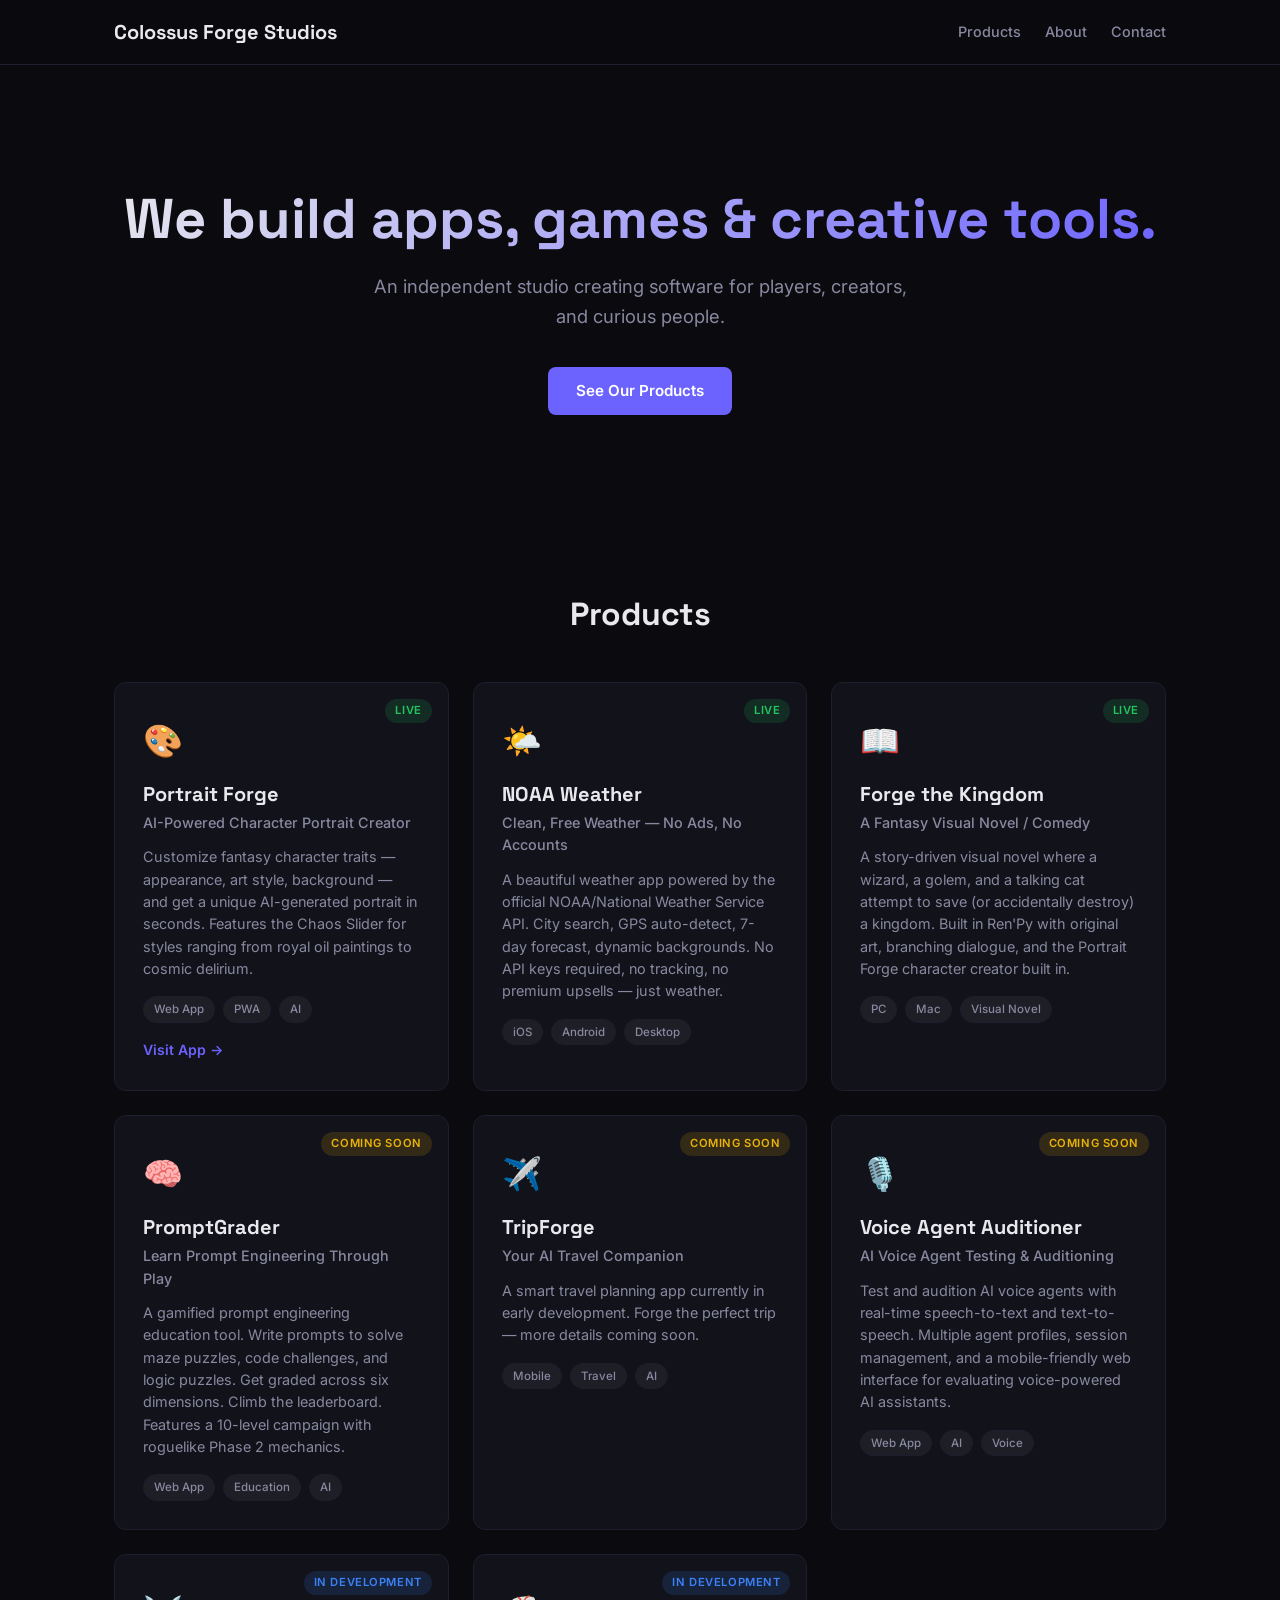
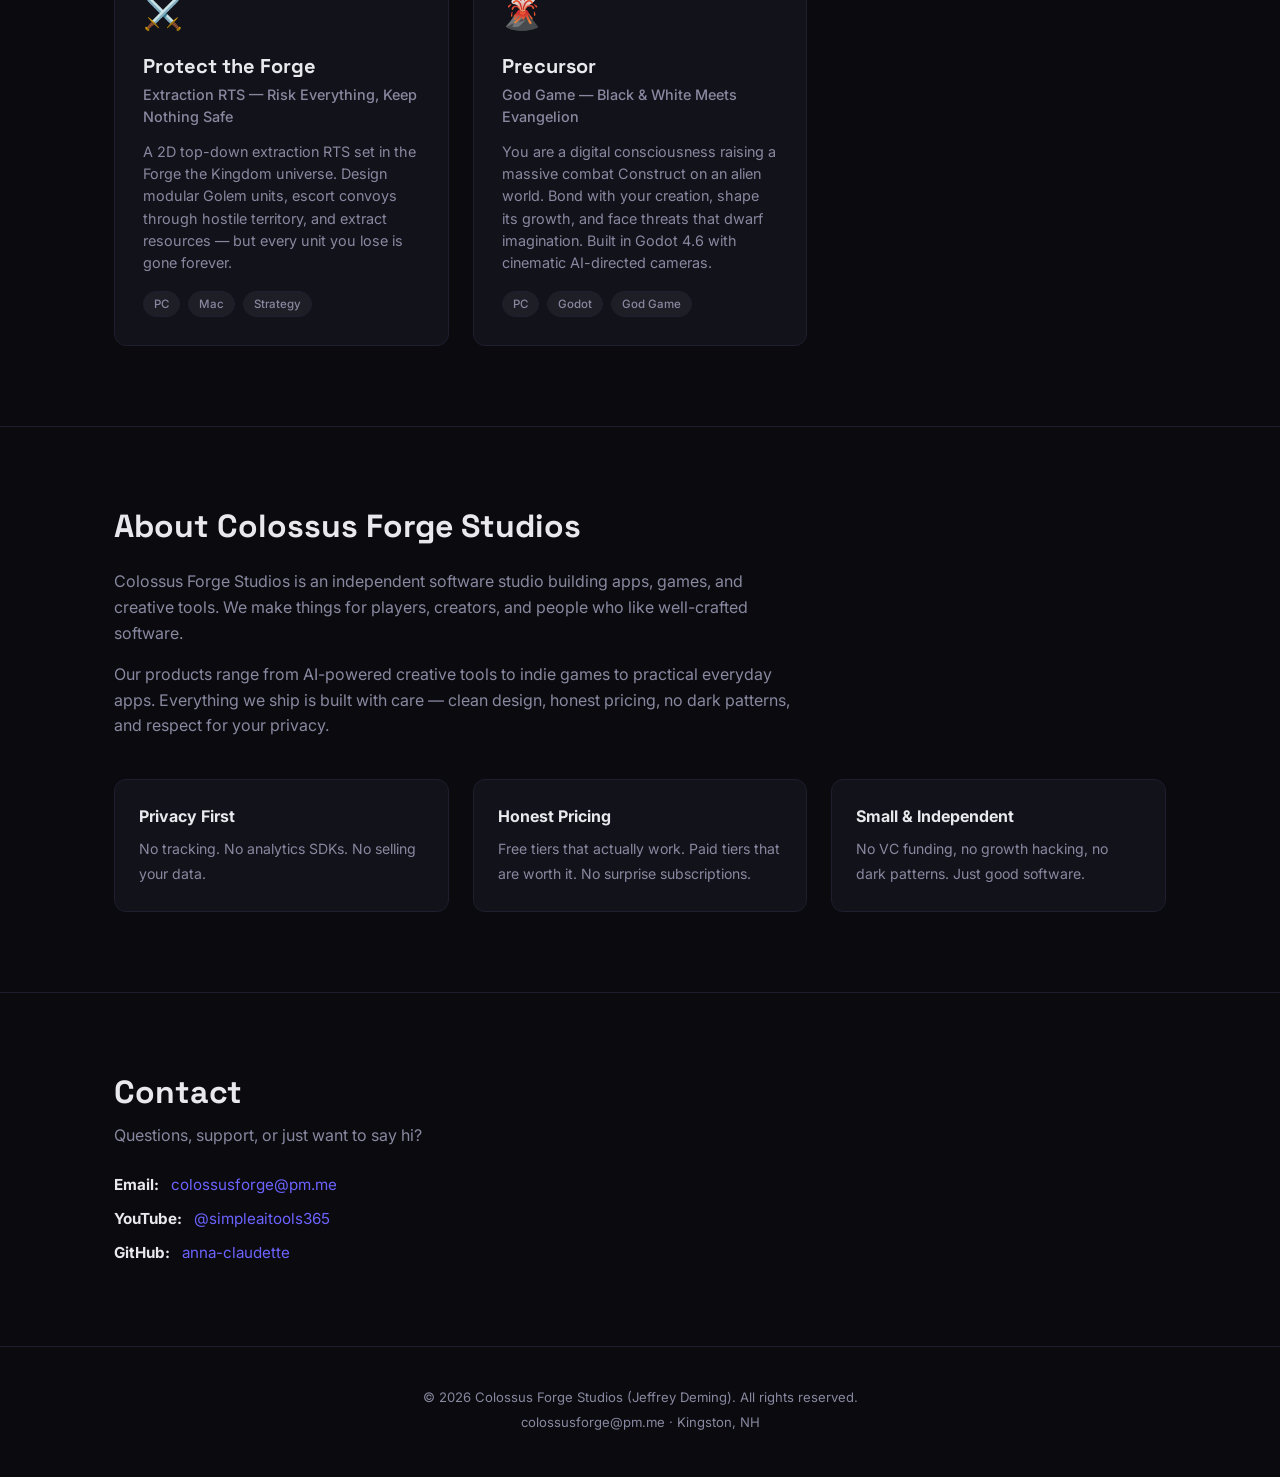
==== index.html @ 6bd58c9d "Rebrand to Colossus Forge Studios" ====
<!DOCTYPE html>
<html lang="en">
<head>
  <meta charset="UTF-8">
  <meta name="viewport" content="width=device-width, initial-scale=1.0">
  <title>Colossus Forge Studios — Apps, Games & Creative Tools</title>
  <meta name="description" content="Colossus Forge Studios builds apps, games, and creative tools. From AI-powered portrait creators to weather apps and indie games.">
  <meta property="og:title" content="Colossus Forge Studios — Apps, Games & Creative Tools">
  <meta property="og:description" content="We build apps, games, and creative tools. From AI portrait creators to indie games.">
  <meta property="og:type" content="website">
  <meta name="twitter:card" content="summary_large_image">
  <link rel="preconnect" href="https://fonts.googleapis.com">
  <link rel="preconnect" href="https://fonts.gstatic.com" crossorigin>
  <link href="https://fonts.googleapis.com/css2?family=Inter:wght@400;500;600;700&family=Space+Grotesk:wght@500;700&display=swap" rel="stylesheet">
  <link rel="stylesheet" href="style.css">
</head>
<body>

  <header class="site-header">
    <div class="container">
      <a href="/" class="logo">Colossus Forge Studios</a>
      <nav>
        <a href="#products">Products</a>
        <a href="#about">About</a>
        <a href="#contact">Contact</a>
      </nav>
    </div>
  </header>

  <section class="hero">
    <div class="container">
      <h1>We build apps, games &amp; creative tools.</h1>
      <p class="hero-sub">An independent studio creating software for players, creators, and curious people.</p>
      <a href="#products" class="btn">See Our Products</a>
    </div>
  </section>

  <section id="products" class="products">
    <div class="container">
      <h2>Products</h2>
      <div class="product-grid">

        <div class="product-card">
          <div class="card-badge live">Live</div>
          <div class="card-icon">🎨</div>
          <h3>Portrait Forge</h3>
          <p class="card-tagline">AI-Powered Character Portrait Creator</p>
          <p>Customize fantasy character traits — appearance, art style, background — and get a unique AI-generated portrait in seconds. Features the Chaos Slider for styles ranging from royal oil paintings to cosmic delirium.</p>
          <div class="card-meta">
            <span class="tag">Web App</span>
            <span class="tag">PWA</span>
            <span class="tag">AI</span>
          </div>
          <a href="https://portraitforge.app" class="card-link" target="_blank" rel="noopener">Visit App &rarr;</a>
        </div>

        <div class="product-card">
          <div class="card-badge live">Live</div>
          <div class="card-icon">🌤️</div>
          <h3>NOAA Weather</h3>
          <p class="card-tagline">Clean, Free Weather — No Ads, No Accounts</p>
          <p>A beautiful weather app powered by the official NOAA/National Weather Service API. City search, GPS auto-detect, 7-day forecast, dynamic backgrounds. No API keys required, no tracking, no premium upsells — just weather.</p>
          <div class="card-meta">
            <span class="tag">iOS</span>
            <span class="tag">Android</span>
            <span class="tag">Desktop</span>
          </div>
        </div>

        <div class="product-card">
          <div class="card-badge live">Live</div>
          <div class="card-icon">📖</div>
          <h3>Forge the Kingdom</h3>
          <p class="card-tagline">A Fantasy Visual Novel / Comedy</p>
          <p>A story-driven visual novel where a wizard, a golem, and a talking cat attempt to save (or accidentally destroy) a kingdom. Built in Ren'Py with original art, branching dialogue, and the Portrait Forge character creator built in.</p>
          <div class="card-meta">
            <span class="tag">PC</span>
            <span class="tag">Mac</span>
            <span class="tag">Visual Novel</span>
          </div>
        </div>

        <div class="product-card">
          <div class="card-badge coming-soon">Coming Soon</div>
          <div class="card-icon">🧠</div>
          <h3>PromptGrader</h3>
          <p class="card-tagline">Learn Prompt Engineering Through Play</p>
          <p>A gamified prompt engineering education tool. Write prompts to solve maze puzzles, code challenges, and logic puzzles. Get graded across six dimensions. Climb the leaderboard. Features a 10-level campaign with roguelike Phase 2 mechanics.</p>
          <div class="card-meta">
            <span class="tag">Web App</span>
            <span class="tag">Education</span>
            <span class="tag">AI</span>
          </div>
        </div>

        <div class="product-card">
          <div class="card-badge coming-soon">Coming Soon</div>
          <div class="card-icon">✈️</div>
          <h3>TripForge</h3>
          <p class="card-tagline">Your AI Travel Companion</p>
          <p>A smart travel planning app currently in early development. Forge the perfect trip — more details coming soon.</p>
          <div class="card-meta">
            <span class="tag">Mobile</span>
            <span class="tag">Travel</span>
            <span class="tag">AI</span>
          </div>
        </div>

        <div class="product-card">
          <div class="card-badge coming-soon">Coming Soon</div>
          <div class="card-icon">🎙️</div>
          <h3>Voice Agent Auditioner</h3>
          <p class="card-tagline">AI Voice Agent Testing & Auditioning</p>
          <p>Test and audition AI voice agents with real-time speech-to-text and text-to-speech. Multiple agent profiles, session management, and a mobile-friendly web interface for evaluating voice-powered AI assistants.</p>
          <div class="card-meta">
            <span class="tag">Web App</span>
            <span class="tag">AI</span>
            <span class="tag">Voice</span>
          </div>
        </div>

        <div class="product-card">
          <div class="card-badge in-dev">In Development</div>
          <div class="card-icon">⚔️</div>
          <h3>Protect the Forge</h3>
          <p class="card-tagline">Extraction RTS — Risk Everything, Keep Nothing Safe</p>
          <p>A 2D top-down extraction RTS set in the Forge the Kingdom universe. Design modular Golem units, escort convoys through hostile territory, and extract resources — but every unit you lose is gone forever.</p>
          <div class="card-meta">
            <span class="tag">PC</span>
            <span class="tag">Mac</span>
            <span class="tag">Strategy</span>
          </div>
        </div>

        <div class="product-card">
          <div class="card-badge in-dev">In Development</div>
          <div class="card-icon">🌋</div>
          <h3>Precursor</h3>
          <p class="card-tagline">God Game — Black & White Meets Evangelion</p>
          <p>You are a digital consciousness raising a massive combat Construct on an alien world. Bond with your creation, shape its growth, and face threats that dwarf imagination. Built in Godot 4.6 with cinematic AI-directed cameras.</p>
          <div class="card-meta">
            <span class="tag">PC</span>
            <span class="tag">Godot</span>
            <span class="tag">God Game</span>
          </div>
        </div>

      </div>
    </div>
  </section>

  <section id="about" class="about">
    <div class="container">
      <h2>About Colossus Forge Studios</h2>
      <p>Colossus Forge Studios is an independent software studio building apps, games, and creative tools. We make things for players, creators, and people who like well-crafted software.</p>
      <p>Our products range from AI-powered creative tools to indie games to practical everyday apps. Everything we ship is built with care — clean design, honest pricing, no dark patterns, and respect for your privacy.</p>
      <div class="values">
        <div class="value">
          <strong>Privacy First</strong>
          <span>No tracking. No analytics SDKs. No selling your data.</span>
        </div>
        <div class="value">
          <strong>Honest Pricing</strong>
          <span>Free tiers that actually work. Paid tiers that are worth it. No surprise subscriptions.</span>
        </div>
        <div class="value">
          <strong>Small & Independent</strong>
          <span>No VC funding, no growth hacking, no dark patterns. Just good software.</span>
        </div>
      </div>
    </div>
  </section>

  <section id="contact" class="contact">
    <div class="container">
      <h2>Contact</h2>
      <p>Questions, support, or just want to say hi?</p>
      <ul class="contact-list">
        <li><strong>Email:</strong> <a href="mailto:colossusforge@pm.me">colossusforge@pm.me</a></li>
        <li><strong>YouTube:</strong> <a href="https://youtube.com/@simpleaitools365" target="_blank" rel="noopener">@simpleaitools365</a></li>
        <li><strong>GitHub:</strong> <a href="https://github.com/anna-claudette" target="_blank" rel="noopener">anna-claudette</a></li>
      </ul>
    </div>
  </section>

  <footer>
    <div class="container">
      <p>&copy; 2026 Colossus Forge Studios (Jeffrey Deming). All rights reserved.</p>
      <p><a href="mailto:colossusforge@pm.me">colossusforge@pm.me</a> &middot; Kingston, NH</p>
    </div>
  </footer>

</body>
</html>
---- style.css ----
/* === Reset & Base === */
*, *::before, *::after { box-sizing: border-box; margin: 0; padding: 0; }

:root {
  --bg: #0a0a0f;
  --bg-card: #12121a;
  --bg-card-hover: #1a1a26;
  --text: #e8e8ed;
  --text-muted: #8888a0;
  --accent: #6c63ff;
  --accent-glow: rgba(108, 99, 255, 0.15);
  --live: #22c55e;
  --coming: #eab308;
  --dev: #3b82f6;
  --border: #1e1e2e;
  --radius: 12px;
}

html { scroll-behavior: smooth; }

body {
  font-family: 'Inter', -apple-system, BlinkMacSystemFont, sans-serif;
  background: var(--bg);
  color: var(--text);
  line-height: 1.6;
  -webkit-font-smoothing: antialiased;
}

.container {
  max-width: 1100px;
  margin: 0 auto;
  padding: 0 24px;
}

a { color: var(--accent); text-decoration: none; }
a:hover { text-decoration: underline; }

h1, h2, h3 { font-family: 'Space Grotesk', sans-serif; line-height: 1.2; }

/* === Header === */
.site-header {
  position: sticky;
  top: 0;
  z-index: 100;
  background: rgba(10, 10, 15, 0.85);
  backdrop-filter: blur(12px);
  border-bottom: 1px solid var(--border);
  padding: 16px 0;
}

.site-header .container {
  display: flex;
  align-items: center;
  justify-content: space-between;
}

.logo {
  font-family: 'Space Grotesk', sans-serif;
  font-size: 1.25rem;
  font-weight: 700;
  color: var(--text);
}
.logo:hover { text-decoration: none; color: var(--accent); }

.site-header nav { display: flex; gap: 24px; }
.site-header nav a {
  color: var(--text-muted);
  font-size: 0.9rem;
  font-weight: 500;
  transition: color 0.2s;
}
.site-header nav a:hover { color: var(--text); text-decoration: none; }

/* === Hero === */
.hero {
  padding: 120px 0 100px;
  text-align: center;
}

.hero h1 {
  font-size: clamp(2rem, 5vw, 3.5rem);
  font-weight: 700;
  margin-bottom: 20px;
  background: linear-gradient(135deg, var(--text), var(--accent));
  -webkit-background-clip: text;
  -webkit-text-fill-color: transparent;
  background-clip: text;
}

.hero-sub {
  font-size: 1.15rem;
  color: var(--text-muted);
  max-width: 560px;
  margin: 0 auto 36px;
}

.btn {
  display: inline-block;
  padding: 12px 28px;
  background: var(--accent);
  color: #fff;
  border-radius: 8px;
  font-weight: 600;
  font-size: 0.95rem;
  transition: transform 0.15s, box-shadow 0.15s;
}
.btn:hover {
  text-decoration: none;
  transform: translateY(-1px);
  box-shadow: 0 4px 20px var(--accent-glow);
}

/* === Products === */
.products {
  padding: 80px 0;
}

.products h2 {
  font-size: 2rem;
  margin-bottom: 48px;
  text-align: center;
}

.product-grid {
  display: grid;
  grid-template-columns: repeat(auto-fill, minmax(320px, 1fr));
  gap: 24px;
}

.product-card {
  position: relative;
  background: var(--bg-card);
  border: 1px solid var(--border);
  border-radius: var(--radius);
  padding: 32px 28px 28px;
  transition: background 0.2s, border-color 0.2s, transform 0.2s;
}

.product-card:hover {
  background: var(--bg-card-hover);
  border-color: #2a2a3e;
  transform: translateY(-2px);
}

.card-badge {
  position: absolute;
  top: 16px;
  right: 16px;
  font-size: 0.7rem;
  font-weight: 600;
  text-transform: uppercase;
  letter-spacing: 0.05em;
  padding: 3px 10px;
  border-radius: 20px;
}

.card-badge.live { background: rgba(34, 197, 94, 0.15); color: var(--live); }
.card-badge.coming-soon { background: rgba(234, 179, 8, 0.15); color: var(--coming); }
.card-badge.in-dev { background: rgba(59, 130, 246, 0.15); color: var(--dev); }

.card-icon {
  font-size: 2rem;
  margin-bottom: 16px;
}

.product-card h3 {
  font-size: 1.25rem;
  margin-bottom: 6px;
}

.card-tagline {
  font-size: 0.85rem;
  color: var(--accent);
  font-weight: 500;
  margin-bottom: 12px;
}

.product-card p {
  color: var(--text-muted);
  font-size: 0.9rem;
  line-height: 1.55;
}

.card-meta {
  display: flex;
  gap: 8px;
  flex-wrap: wrap;
  margin-top: 16px;
}

.tag {
  font-size: 0.72rem;
  font-weight: 500;
  color: var(--text-muted);
  background: rgba(255, 255, 255, 0.05);
  padding: 3px 10px;
  border-radius: 20px;
  border: 1px solid var(--border);
}

.card-link {
  display: inline-block;
  margin-top: 16px;
  font-size: 0.88rem;
  font-weight: 600;
}

/* === About === */
.about {
  padding: 80px 0;
  border-top: 1px solid var(--border);
}

.about h2 {
  font-size: 2rem;
  margin-bottom: 24px;
}

.about > .container > p {
  color: var(--text-muted);
  font-size: 1rem;
  max-width: 680px;
  margin-bottom: 16px;
}

.values {
  display: grid;
  grid-template-columns: repeat(auto-fit, minmax(240px, 1fr));
  gap: 24px;
  margin-top: 40px;
}

.value {
  background: var(--bg-card);
  border: 1px solid var(--border);
  border-radius: var(--radius);
  padding: 24px;
}

.value strong {
  display: block;
  font-size: 1rem;
  margin-bottom: 6px;
}

.value span {
  color: var(--text-muted);
  font-size: 0.88rem;
}

/* === Contact === */
.contact {
  padding: 80px 0;
  border-top: 1px solid var(--border);
}

.contact h2 {
  font-size: 2rem;
  margin-bottom: 12px;
}

.contact > .container > p {
  color: var(--text-muted);
  margin-bottom: 24px;
}

.contact-list {
  list-style: none;
  display: flex;
  flex-direction: column;
  gap: 10px;
}

.contact-list li {
  font-size: 0.95rem;
  color: var(--text-muted);
}

.contact-list li strong {
  color: var(--text);
  margin-right: 8px;
}

/* === Footer === */
footer {
  border-top: 1px solid var(--border);
  padding: 40px 0;
  text-align: center;
}

footer p {
  color: var(--text-muted);
  font-size: 0.82rem;
  margin-bottom: 4px;
}

footer a { color: var(--text-muted); }
footer a:hover { color: var(--accent); }

/* === Responsive === */
@media (max-width: 640px) {
  .hero { padding: 80px 0 60px; }
  .product-grid { grid-template-columns: 1fr; }
  .site-header nav { gap: 16px; }
  .site-header nav a { font-size: 0.82rem; }
}
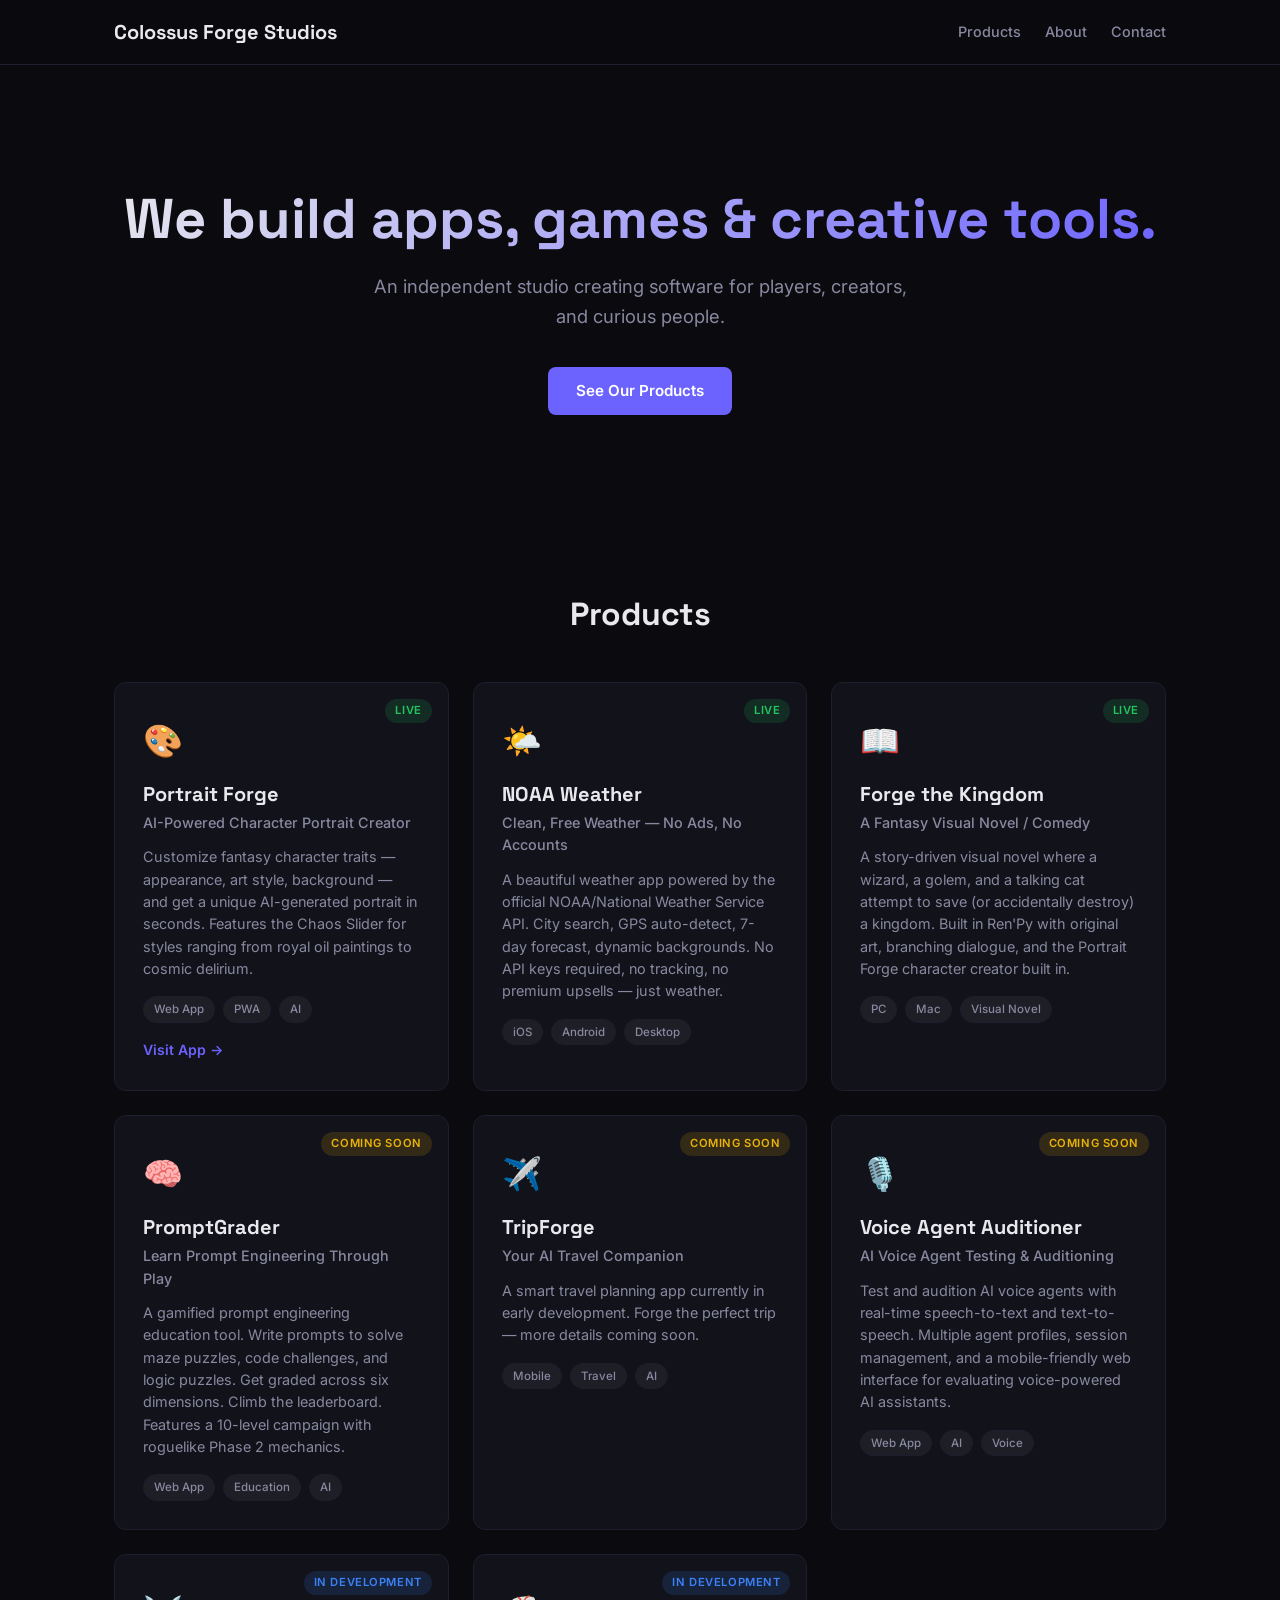
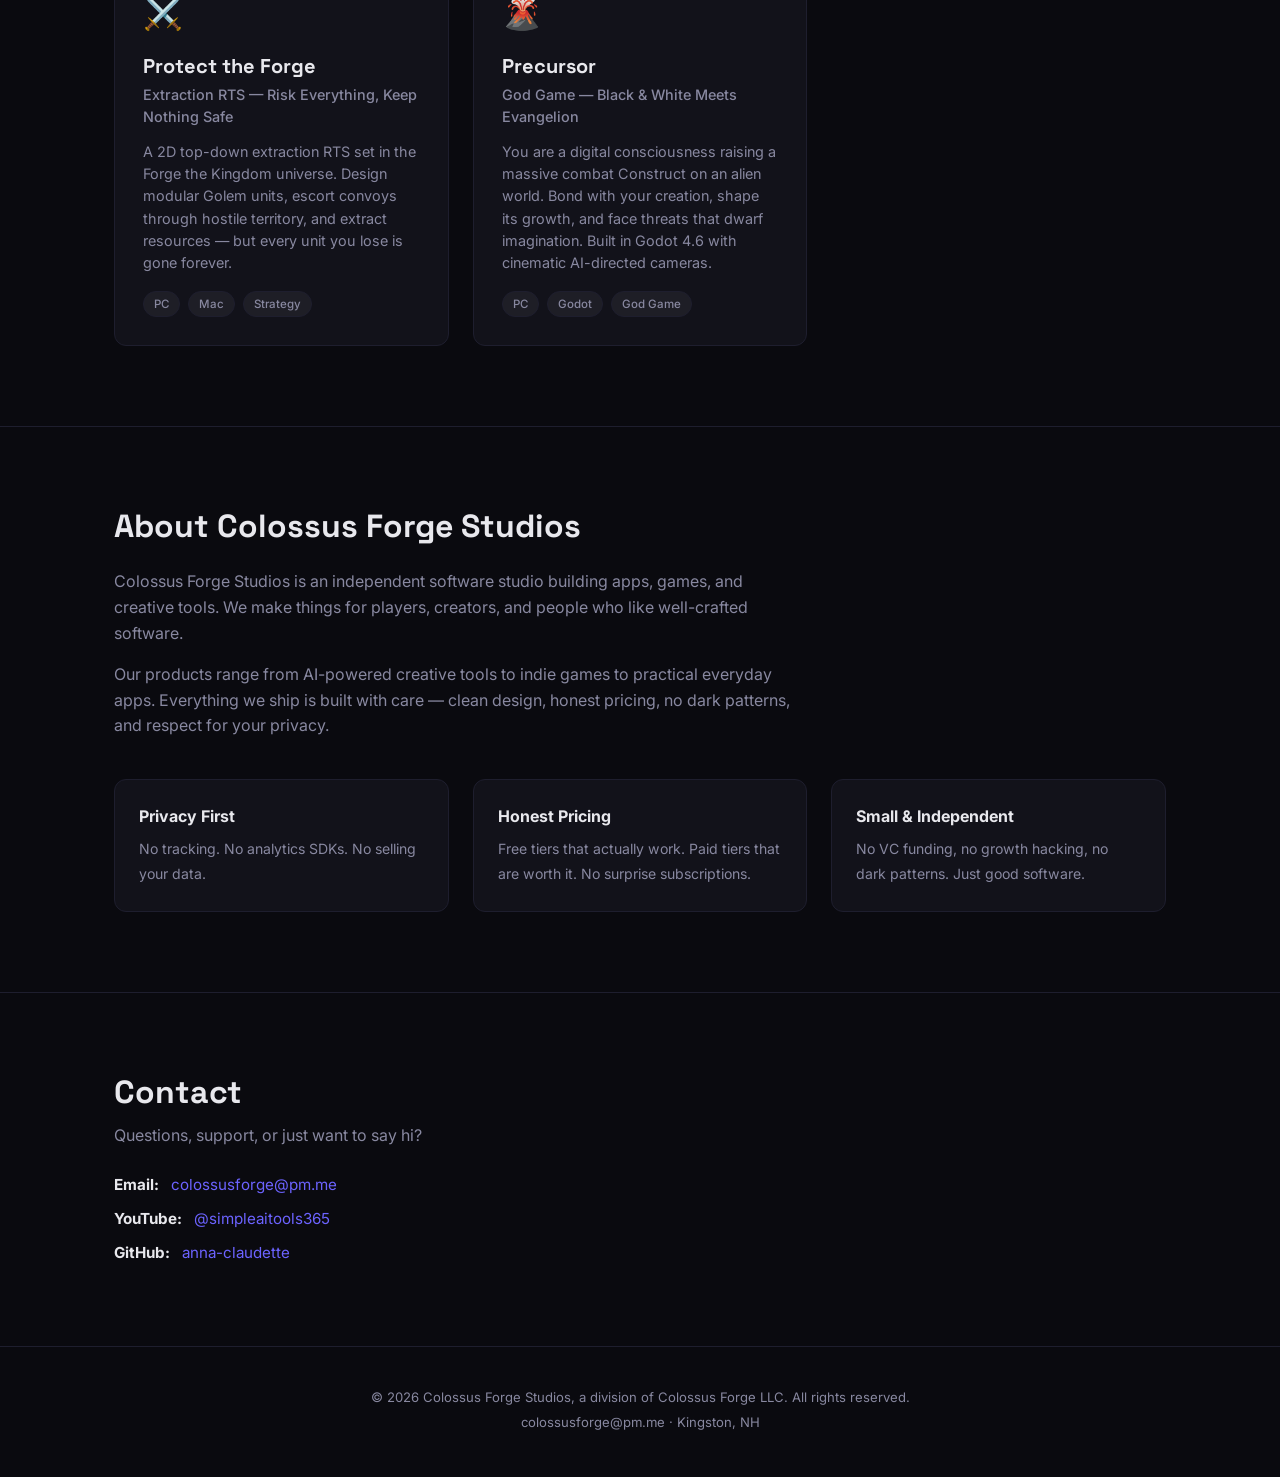
==== commit 0bc240c6: "Update footer with Colossus Forge LLC legal entity" ====
--- a/index.html
+++ b/index.html
@@ -185,7 +185,7 @@
 
   <footer>
     <div class="container">
-      <p>&copy; 2026 Colossus Forge Studios (Jeffrey Deming). All rights reserved.</p>
+      <p>&copy; 2026 Colossus Forge Studios, a division of Colossus Forge LLC. All rights reserved.</p>
       <p><a href="mailto:colossusforge@pm.me">colossusforge@pm.me</a> &middot; Kingston, NH</p>
     </div>
   </footer>
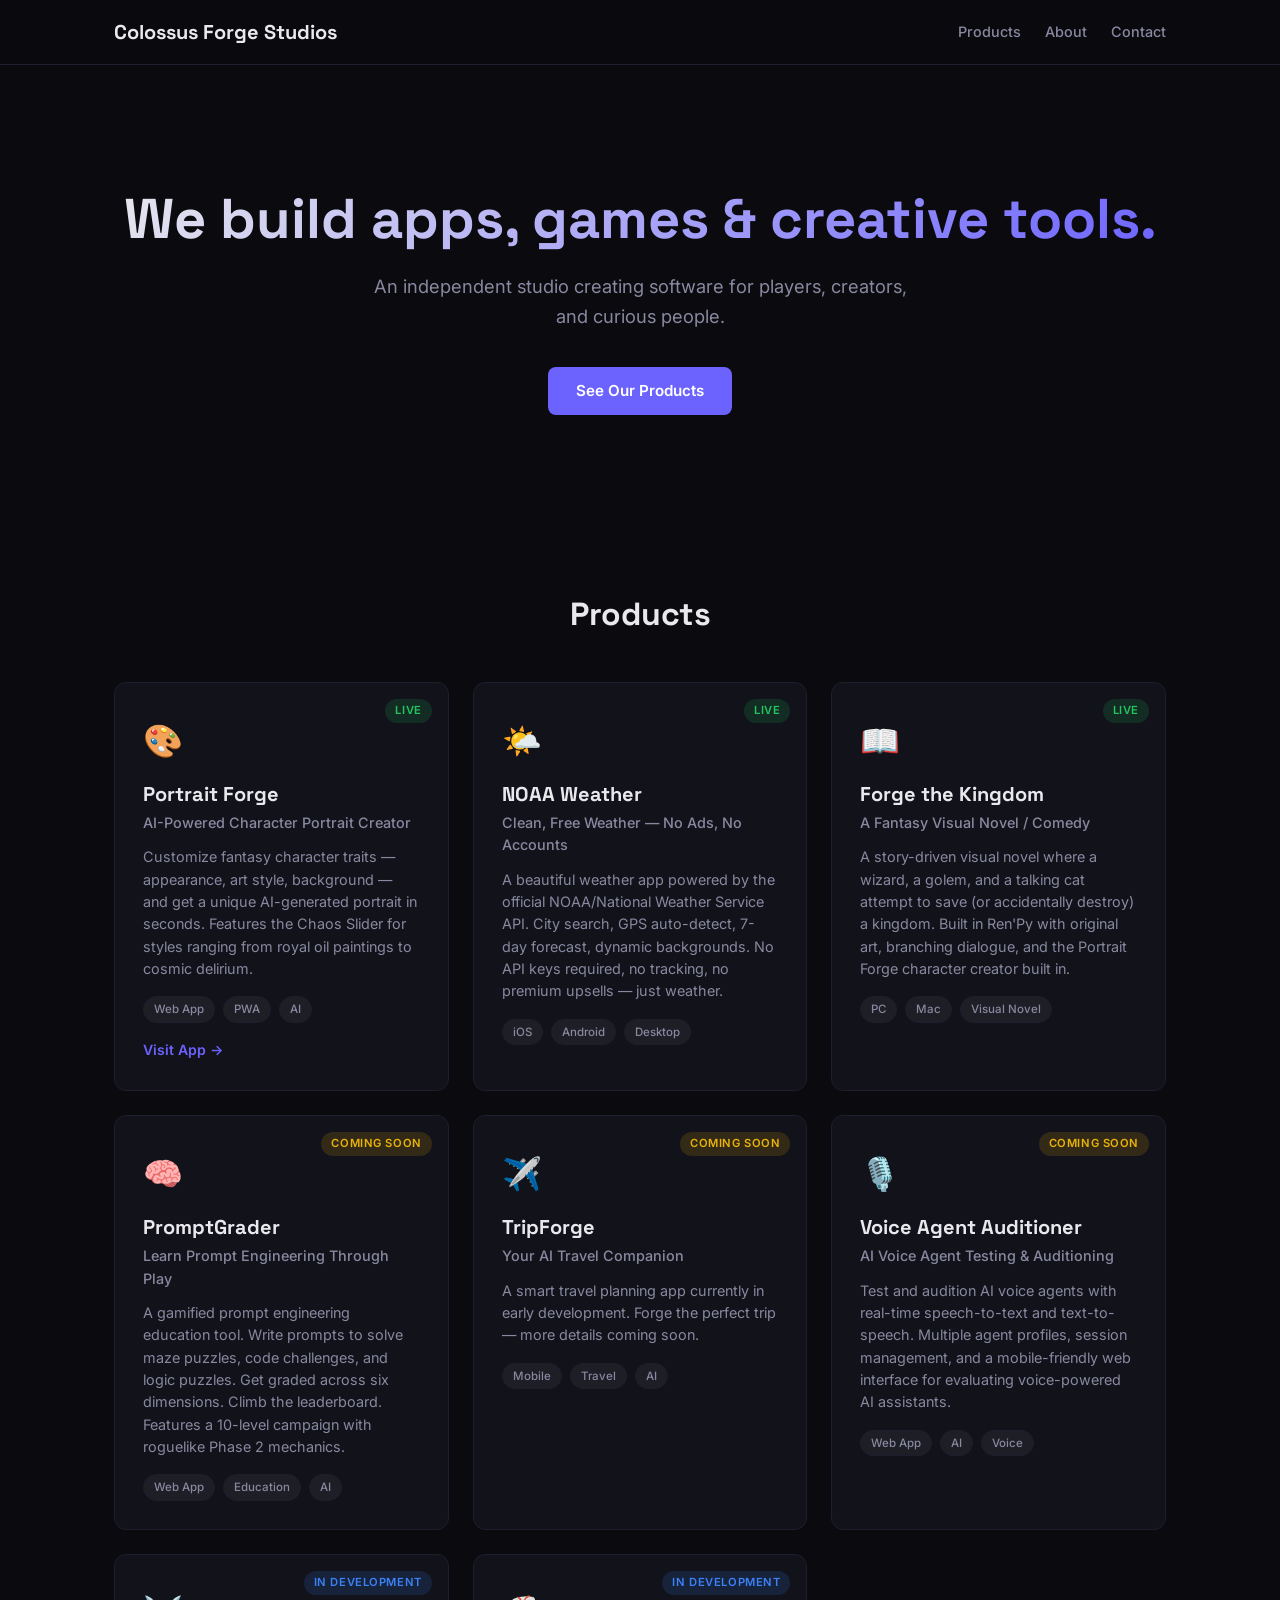
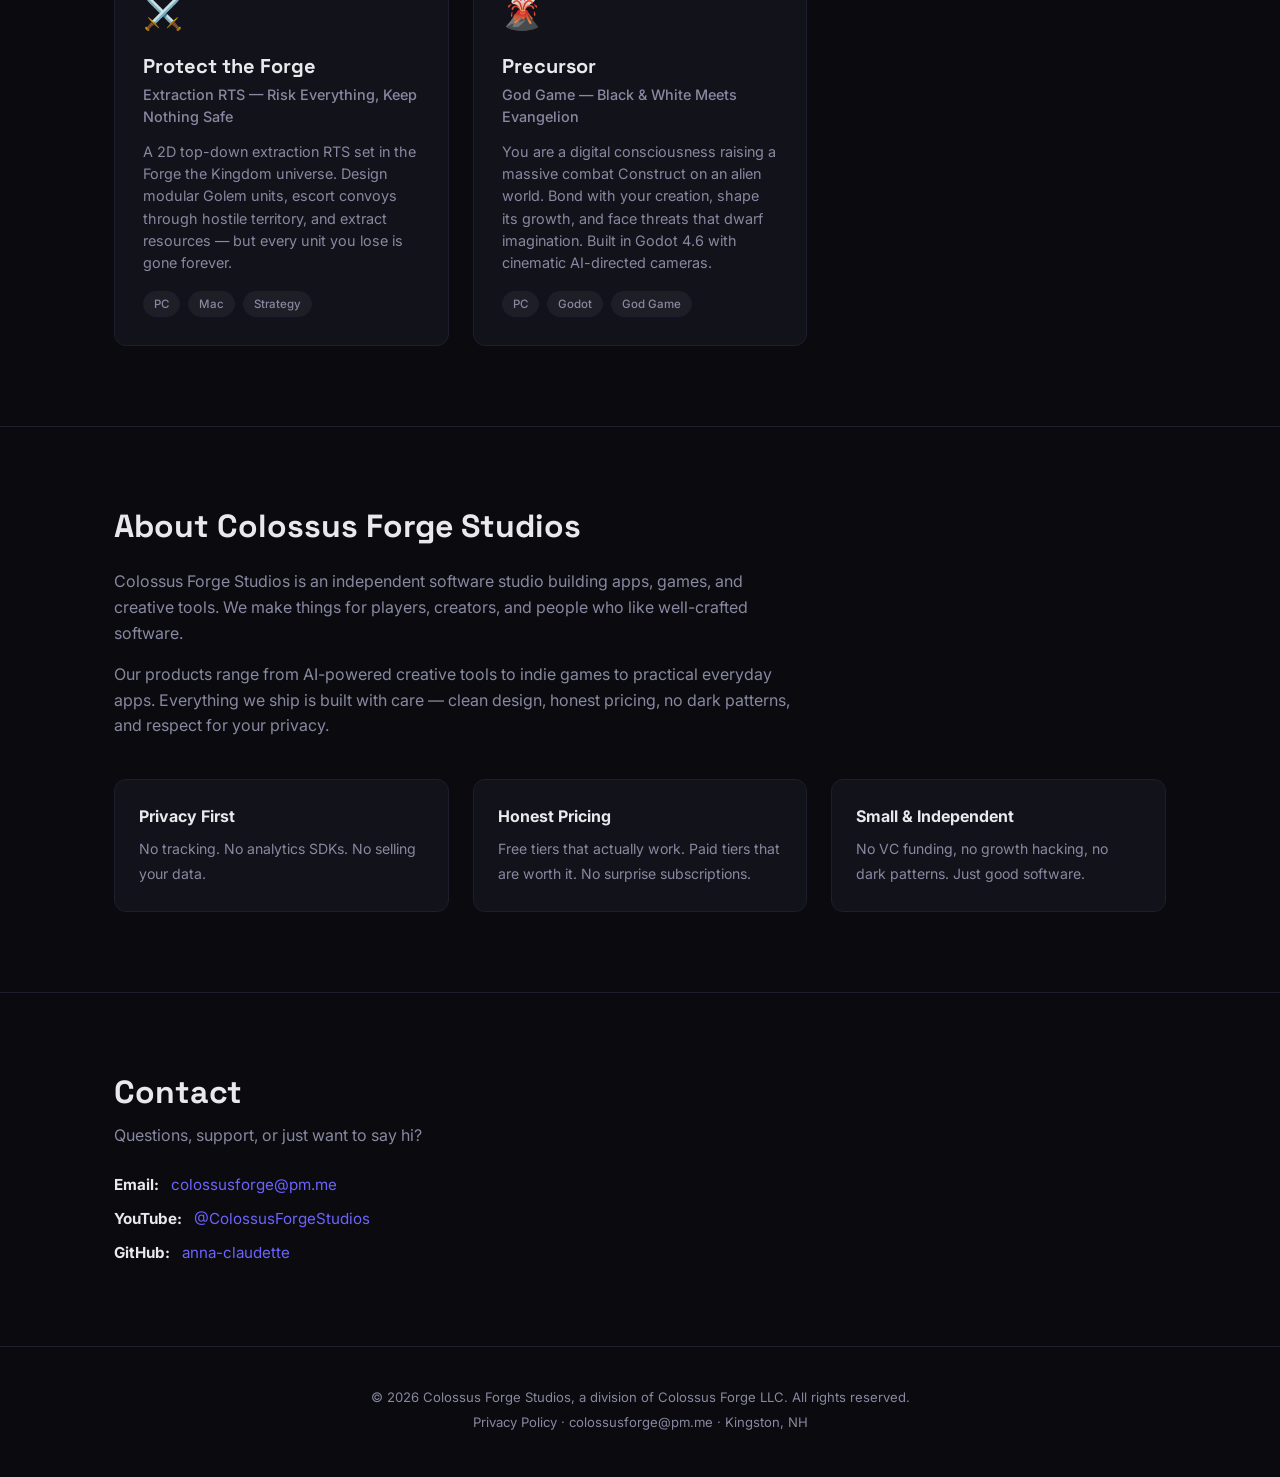
==== commit e074085c: "Add privacy policy, update YouTube to @ColossusForgeStudios, add footer links" ====
--- a/index.html
+++ b/index.html
@@ -177,7 +177,7 @@
       <p>Questions, support, or just want to say hi?</p>
       <ul class="contact-list">
         <li><strong>Email:</strong> <a href="mailto:colossusforge@pm.me">colossusforge@pm.me</a></li>
-        <li><strong>YouTube:</strong> <a href="https://youtube.com/@simpleaitools365" target="_blank" rel="noopener">@simpleaitools365</a></li>
+        <li><strong>YouTube:</strong> <a href="https://www.youtube.com/channel/UCAP2B44rW3WvW3IFCosan0w" target="_blank" rel="noopener">@ColossusForgeStudios</a></li>
         <li><strong>GitHub:</strong> <a href="https://github.com/anna-claudette" target="_blank" rel="noopener">anna-claudette</a></li>
       </ul>
     </div>
@@ -186,7 +186,7 @@
   <footer>
     <div class="container">
       <p>&copy; 2026 Colossus Forge Studios, a division of Colossus Forge LLC. All rights reserved.</p>
-      <p><a href="mailto:colossusforge@pm.me">colossusforge@pm.me</a> &middot; Kingston, NH</p>
+      <p><a href="/privacy">Privacy Policy</a> &middot; <a href="mailto:colossusforge@pm.me">colossusforge@pm.me</a> &middot; Kingston, NH</p>
     </div>
   </footer>
 
--- a/style.css
+++ b/style.css
@@ -297,6 +297,52 @@
 footer a { color: var(--text-muted); }
 footer a:hover { color: var(--accent); }
 
+/* === Legal Pages === */
+.legal {
+  padding: 100px 0 80px;
+}
+
+.legal h1 {
+  font-size: 2.2rem;
+  margin-bottom: 8px;
+}
+
+.legal-updated {
+  color: var(--text-muted);
+  font-size: 0.85rem;
+  margin-bottom: 32px;
+}
+
+.legal h2 {
+  font-size: 1.35rem;
+  margin-top: 36px;
+  margin-bottom: 12px;
+}
+
+.legal h3 {
+  font-size: 1.05rem;
+  margin-top: 20px;
+  margin-bottom: 8px;
+  color: var(--text-muted);
+}
+
+.legal p, .legal li {
+  color: var(--text-muted);
+  font-size: 0.92rem;
+  line-height: 1.65;
+  max-width: 720px;
+}
+
+.legal p { margin-bottom: 12px; }
+
+.legal ul {
+  list-style: disc;
+  padding-left: 24px;
+  margin-bottom: 16px;
+}
+
+.legal li { margin-bottom: 8px; }
+
 /* === Responsive === */
 @media (max-width: 640px) {
   .hero { padding: 80px 0 60px; }
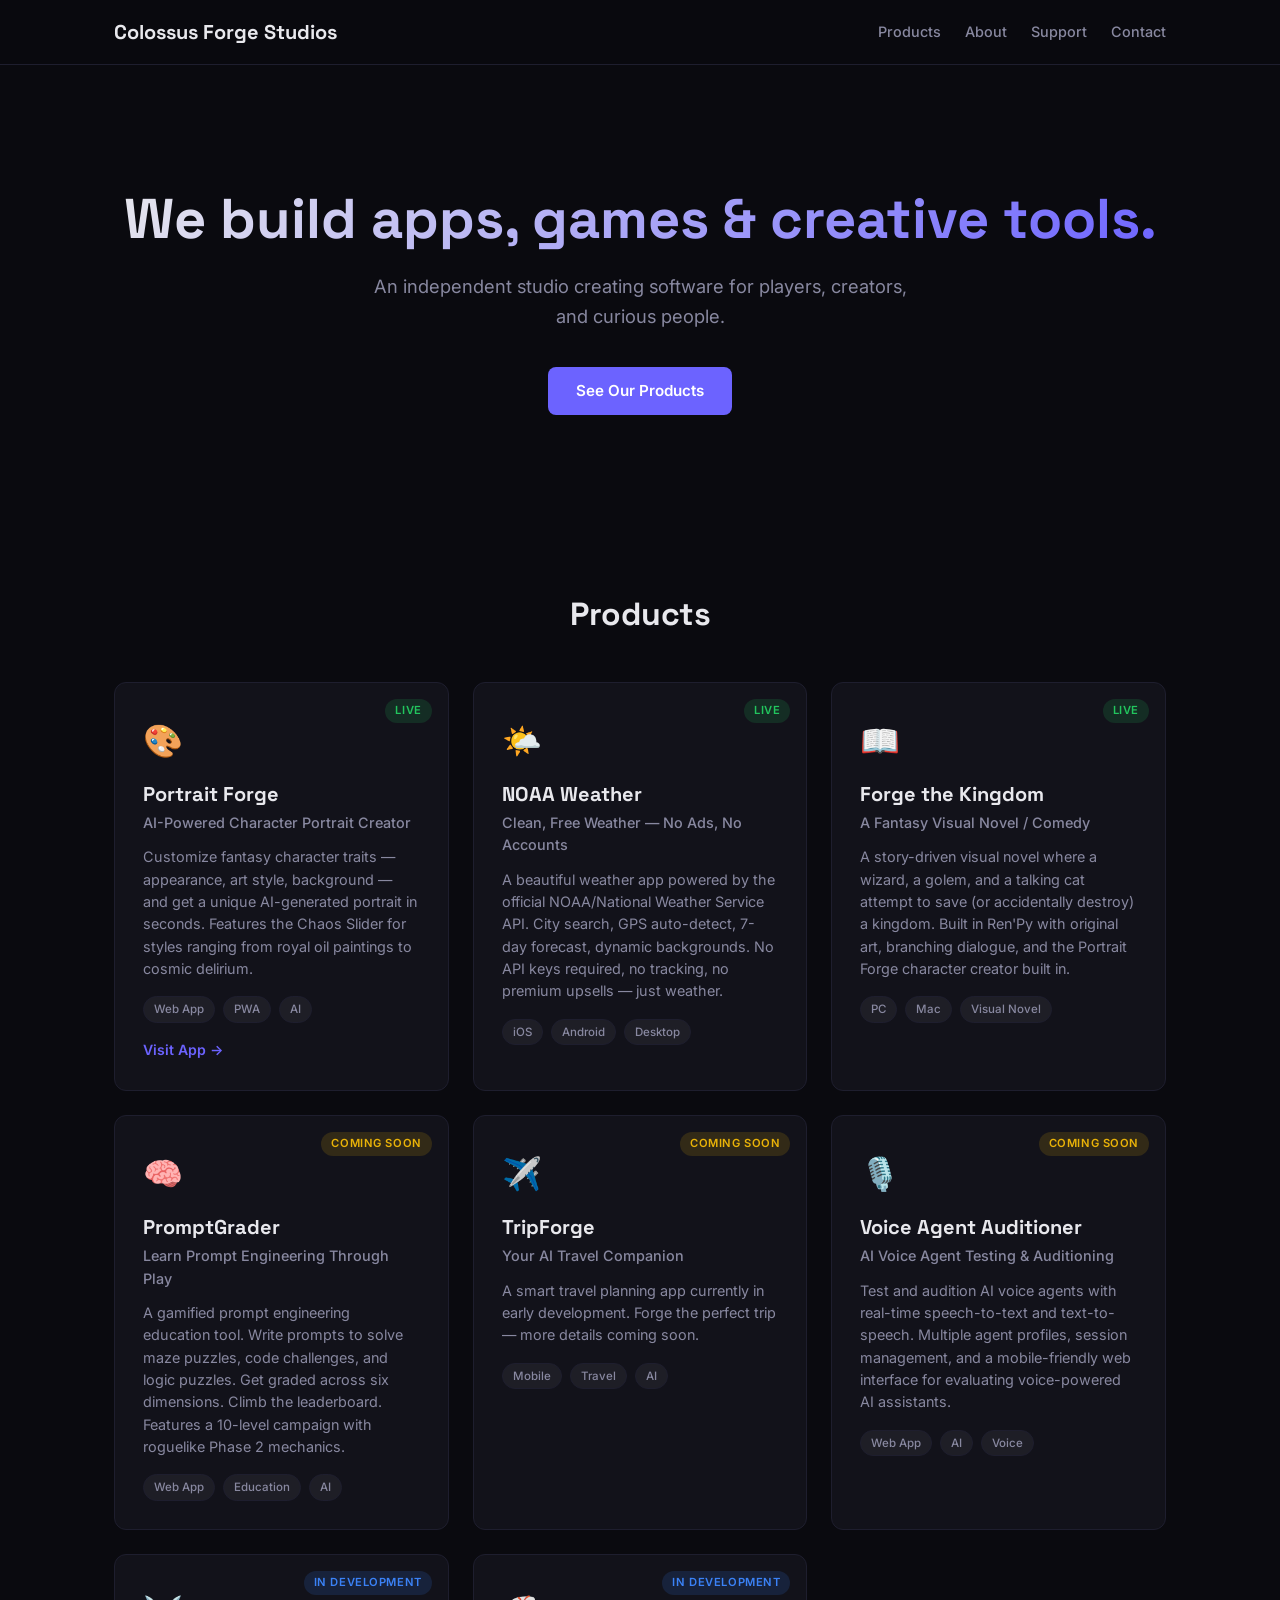
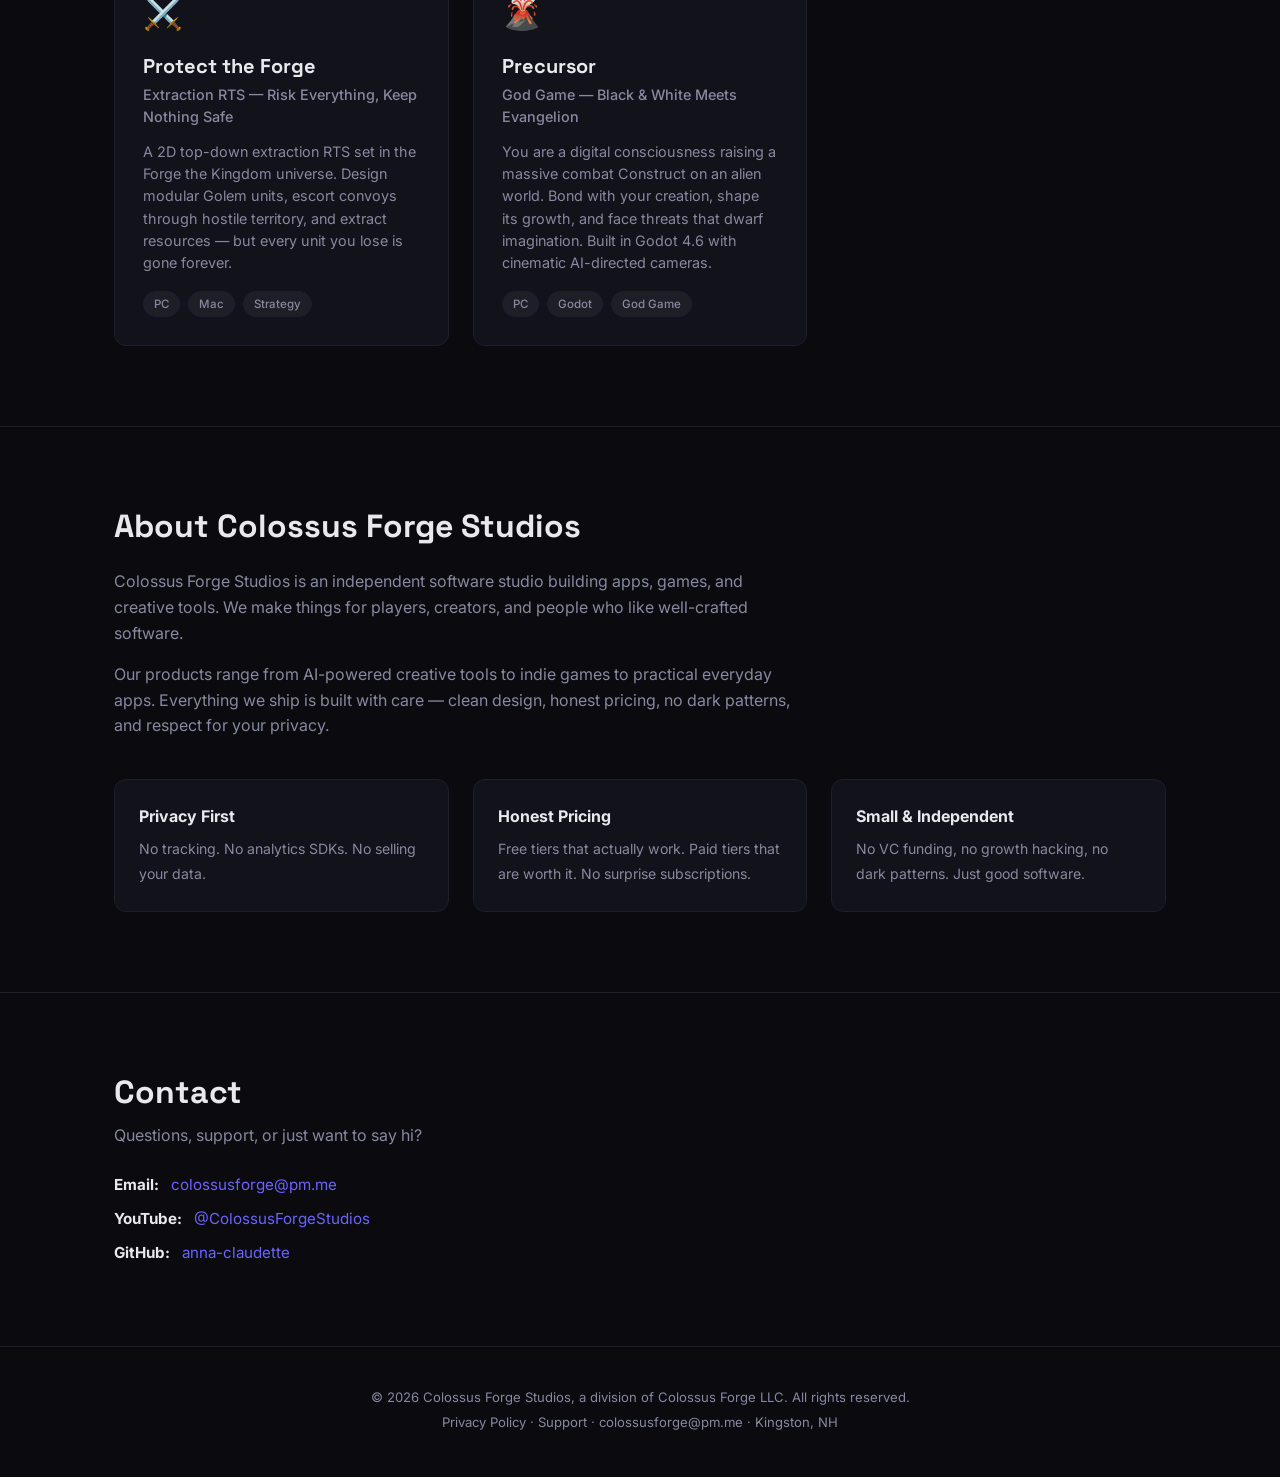
==== commit c0a43a8f: "Add support page with anti-spam contact form" ====
--- a/index.html
+++ b/index.html
@@ -22,6 +22,7 @@
       <nav>
         <a href="#products">Products</a>
         <a href="#about">About</a>
+        <a href="/support">Support</a>
         <a href="#contact">Contact</a>
       </nav>
     </div>
@@ -186,7 +187,7 @@
   <footer>
     <div class="container">
       <p>&copy; 2026 Colossus Forge Studios, a division of Colossus Forge LLC. All rights reserved.</p>
-      <p><a href="/privacy">Privacy Policy</a> &middot; <a href="mailto:colossusforge@pm.me">colossusforge@pm.me</a> &middot; Kingston, NH</p>
+      <p><a href="/privacy">Privacy Policy</a> &middot; <a href="/support">Support</a> &middot; <a href="mailto:colossusforge@pm.me">colossusforge@pm.me</a> &middot; Kingston, NH</p>
     </div>
   </footer>
 
--- a/style.css
+++ b/style.css
@@ -343,10 +343,159 @@
 
 .legal li { margin-bottom: 8px; }
 
+/* === Support Page === */
+.support-page {
+  padding: 100px 0 80px;
+}
+
+.support-page h1 {
+  font-size: 2.2rem;
+  margin-bottom: 8px;
+}
+
+.support-intro {
+  color: var(--text-muted);
+  margin-bottom: 40px;
+  font-size: 1rem;
+}
+
+.support-grid {
+  display: grid;
+  grid-template-columns: 1fr 340px;
+  gap: 40px;
+  align-items: start;
+}
+
+/* Form */
+.support-form-wrap label {
+  display: block;
+  font-size: 0.85rem;
+  font-weight: 500;
+  margin-bottom: 6px;
+  margin-top: 20px;
+  color: var(--text);
+}
+
+.support-form-wrap label:first-child { margin-top: 0; }
+
+.support-form-wrap select,
+.support-form-wrap input[type="email"],
+.support-form-wrap textarea {
+  width: 100%;
+  padding: 10px 14px;
+  font-size: 0.92rem;
+  font-family: 'Inter', sans-serif;
+  color: var(--text);
+  background: var(--bg-card);
+  border: 1px solid var(--border);
+  border-radius: 8px;
+  outline: none;
+  transition: border-color 0.2s;
+}
+
+.support-form-wrap select:focus,
+.support-form-wrap input:focus,
+.support-form-wrap textarea:focus {
+  border-color: var(--accent);
+}
+
+.support-form-wrap select { cursor: pointer; }
+.support-form-wrap select option { background: var(--bg-card); }
+.support-form-wrap textarea { resize: vertical; min-height: 120px; }
+
+.support-form-wrap input::placeholder,
+.support-form-wrap textarea::placeholder {
+  color: #555568;
+}
+
+/* Honeypot — invisible to humans */
+.hp-field {
+  position: absolute;
+  left: -9999px;
+  height: 0;
+  overflow: hidden;
+  opacity: 0;
+  pointer-events: none;
+}
+
+.form-footer {
+  display: flex;
+  align-items: center;
+  justify-content: space-between;
+  margin-top: 24px;
+}
+
+.char-count {
+  font-size: 0.78rem;
+  color: var(--text-muted);
+}
+
+.form-status {
+  margin-top: 16px;
+  font-size: 0.88rem;
+  padding: 10px 14px;
+  border-radius: 8px;
+  display: none;
+}
+
+.form-status.success {
+  display: block;
+  background: rgba(34, 197, 94, 0.1);
+  color: var(--live);
+  border: 1px solid rgba(34, 197, 94, 0.2);
+}
+
+.form-status.error {
+  display: block;
+  background: rgba(239, 68, 68, 0.1);
+  color: #ef4444;
+  border: 1px solid rgba(239, 68, 68, 0.2);
+}
+
+/* Sidebar */
+.support-sidebar { display: flex; flex-direction: column; gap: 16px; }
+
+.sidebar-card {
+  background: var(--bg-card);
+  border: 1px solid var(--border);
+  border-radius: var(--radius);
+  padding: 24px;
+}
+
+.sidebar-card h3 {
+  font-size: 1rem;
+  margin-bottom: 8px;
+}
+
+.sidebar-card p {
+  color: var(--text-muted);
+  font-size: 0.88rem;
+  margin-bottom: 8px;
+}
+
+.sidebar-card ul {
+  list-style: disc;
+  padding-left: 18px;
+}
+
+.sidebar-card li {
+  color: var(--text-muted);
+  font-size: 0.85rem;
+  margin-bottom: 4px;
+}
+
+.sidebar-email {
+  display: inline-block;
+  font-size: 1rem;
+  font-weight: 600;
+  color: var(--accent);
+}
+
 /* === Responsive === */
 @media (max-width: 640px) {
   .hero { padding: 80px 0 60px; }
   .product-grid { grid-template-columns: 1fr; }
+  .support-grid { grid-template-columns: 1fr; }
   .site-header nav { gap: 16px; }
   .site-header nav a { font-size: 0.82rem; }
 }
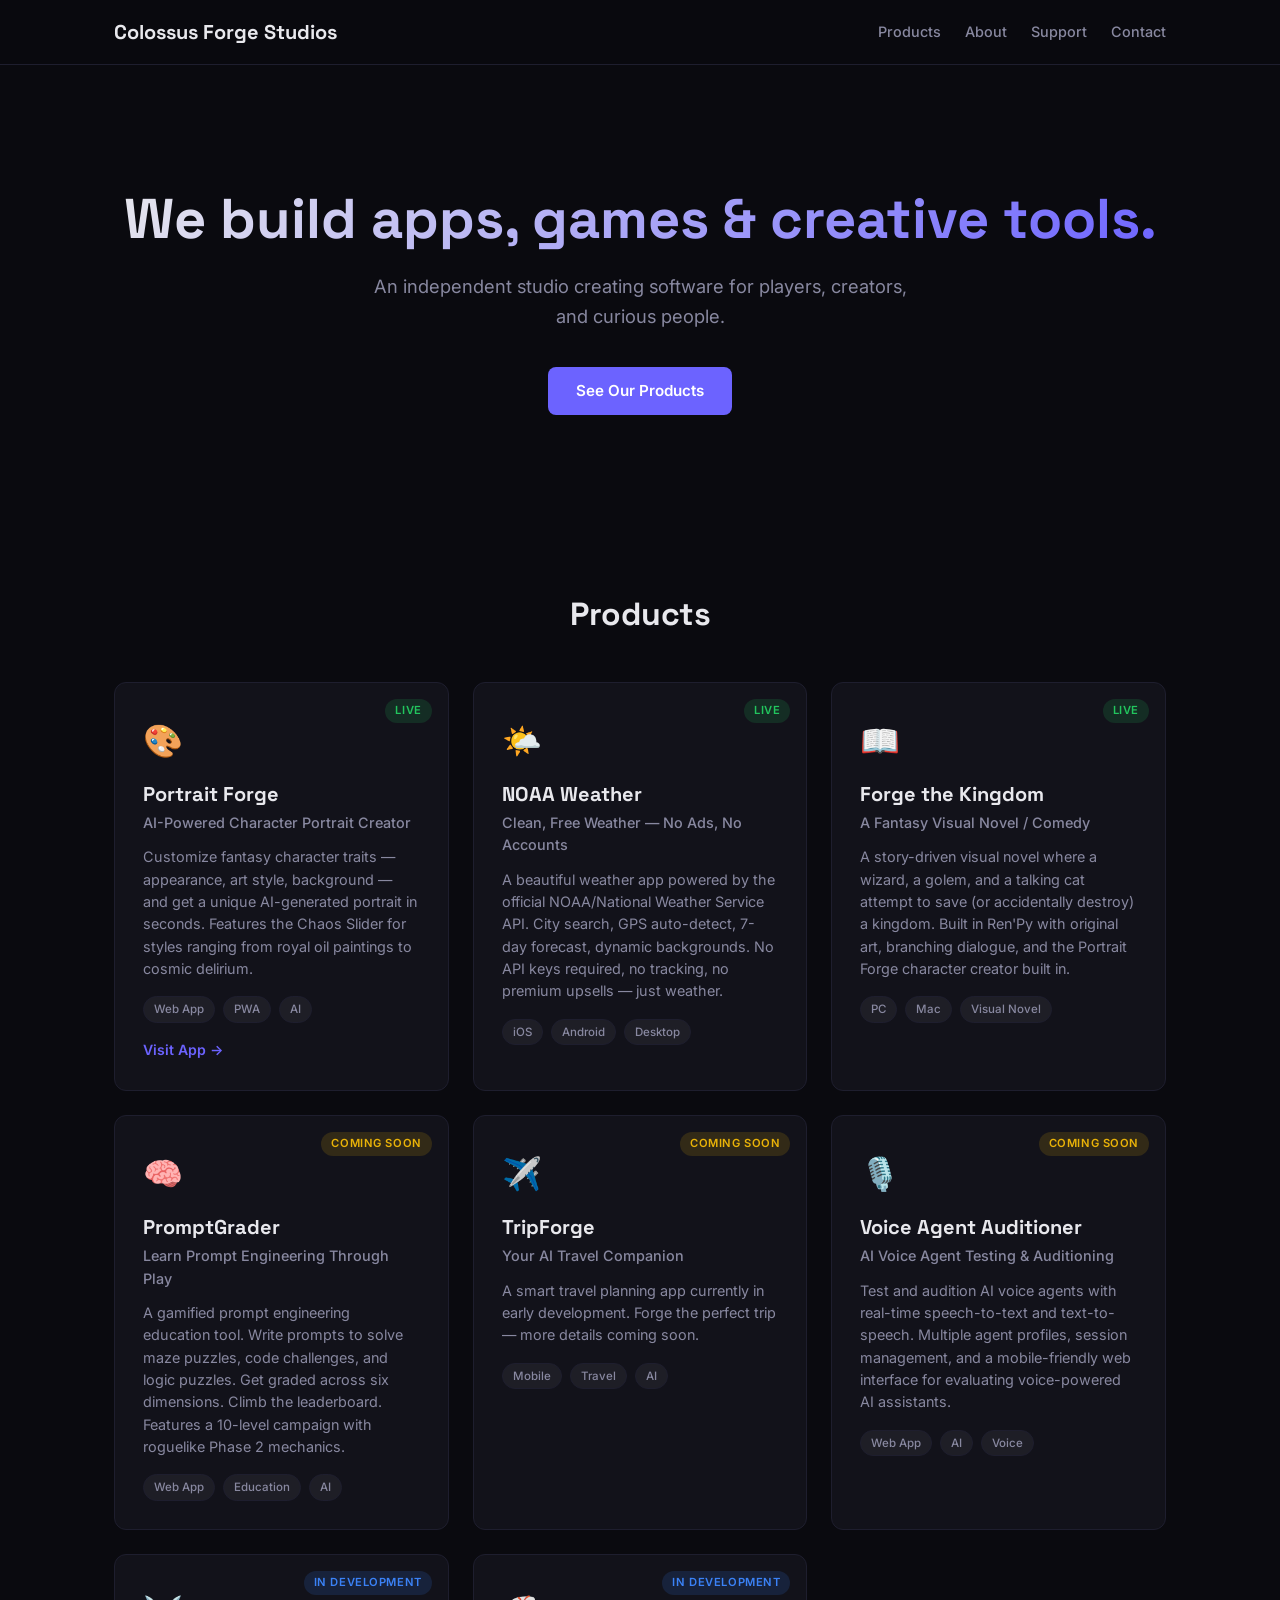
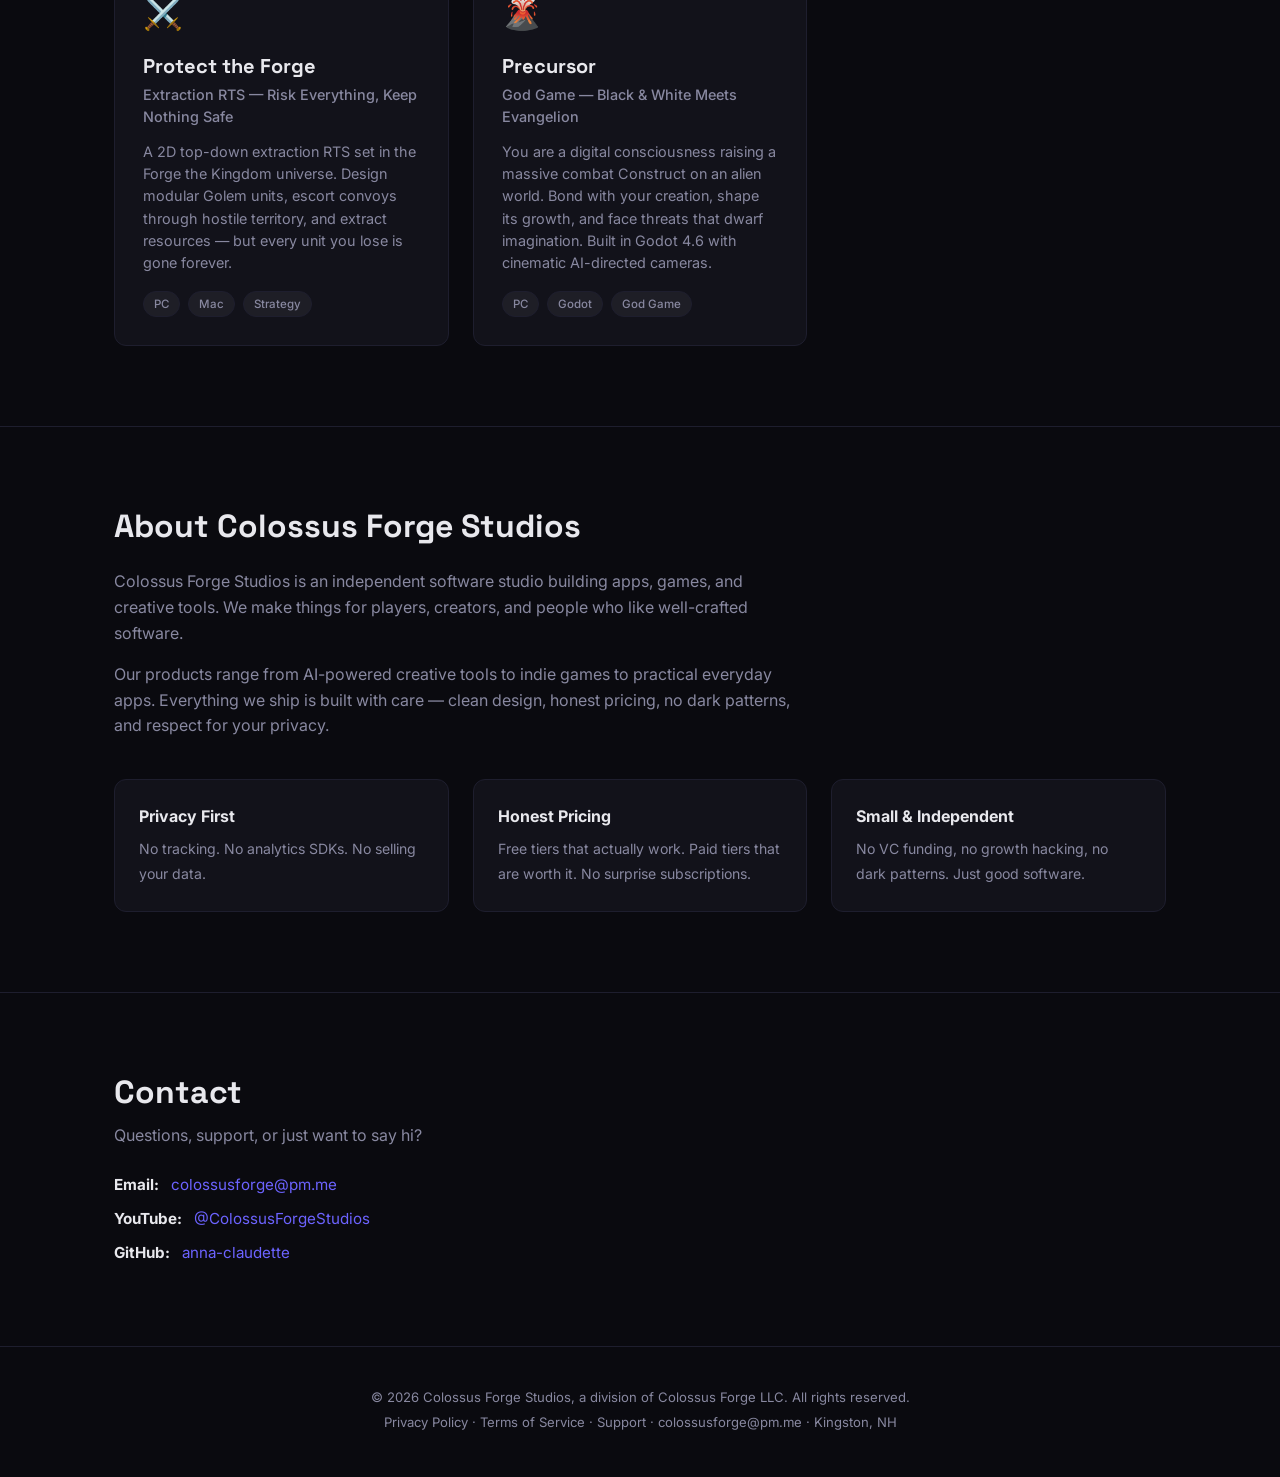
==== commit 65b29613: "Add terms of service page, update all footers with consistent links" ====
--- a/index.html
+++ b/index.html
@@ -187,7 +187,7 @@
   <footer>
     <div class="container">
       <p>&copy; 2026 Colossus Forge Studios, a division of Colossus Forge LLC. All rights reserved.</p>
-      <p><a href="/privacy">Privacy Policy</a> &middot; <a href="/support">Support</a> &middot; <a href="mailto:colossusforge@pm.me">colossusforge@pm.me</a> &middot; Kingston, NH</p>
+      <p><a href="/privacy">Privacy Policy</a> &middot; <a href="/terms">Terms of Service</a> &middot; <a href="/support">Support</a> &middot; <a href="mailto:colossusforge@pm.me">colossusforge@pm.me</a> &middot; Kingston, NH</p>
     </div>
   </footer>
 
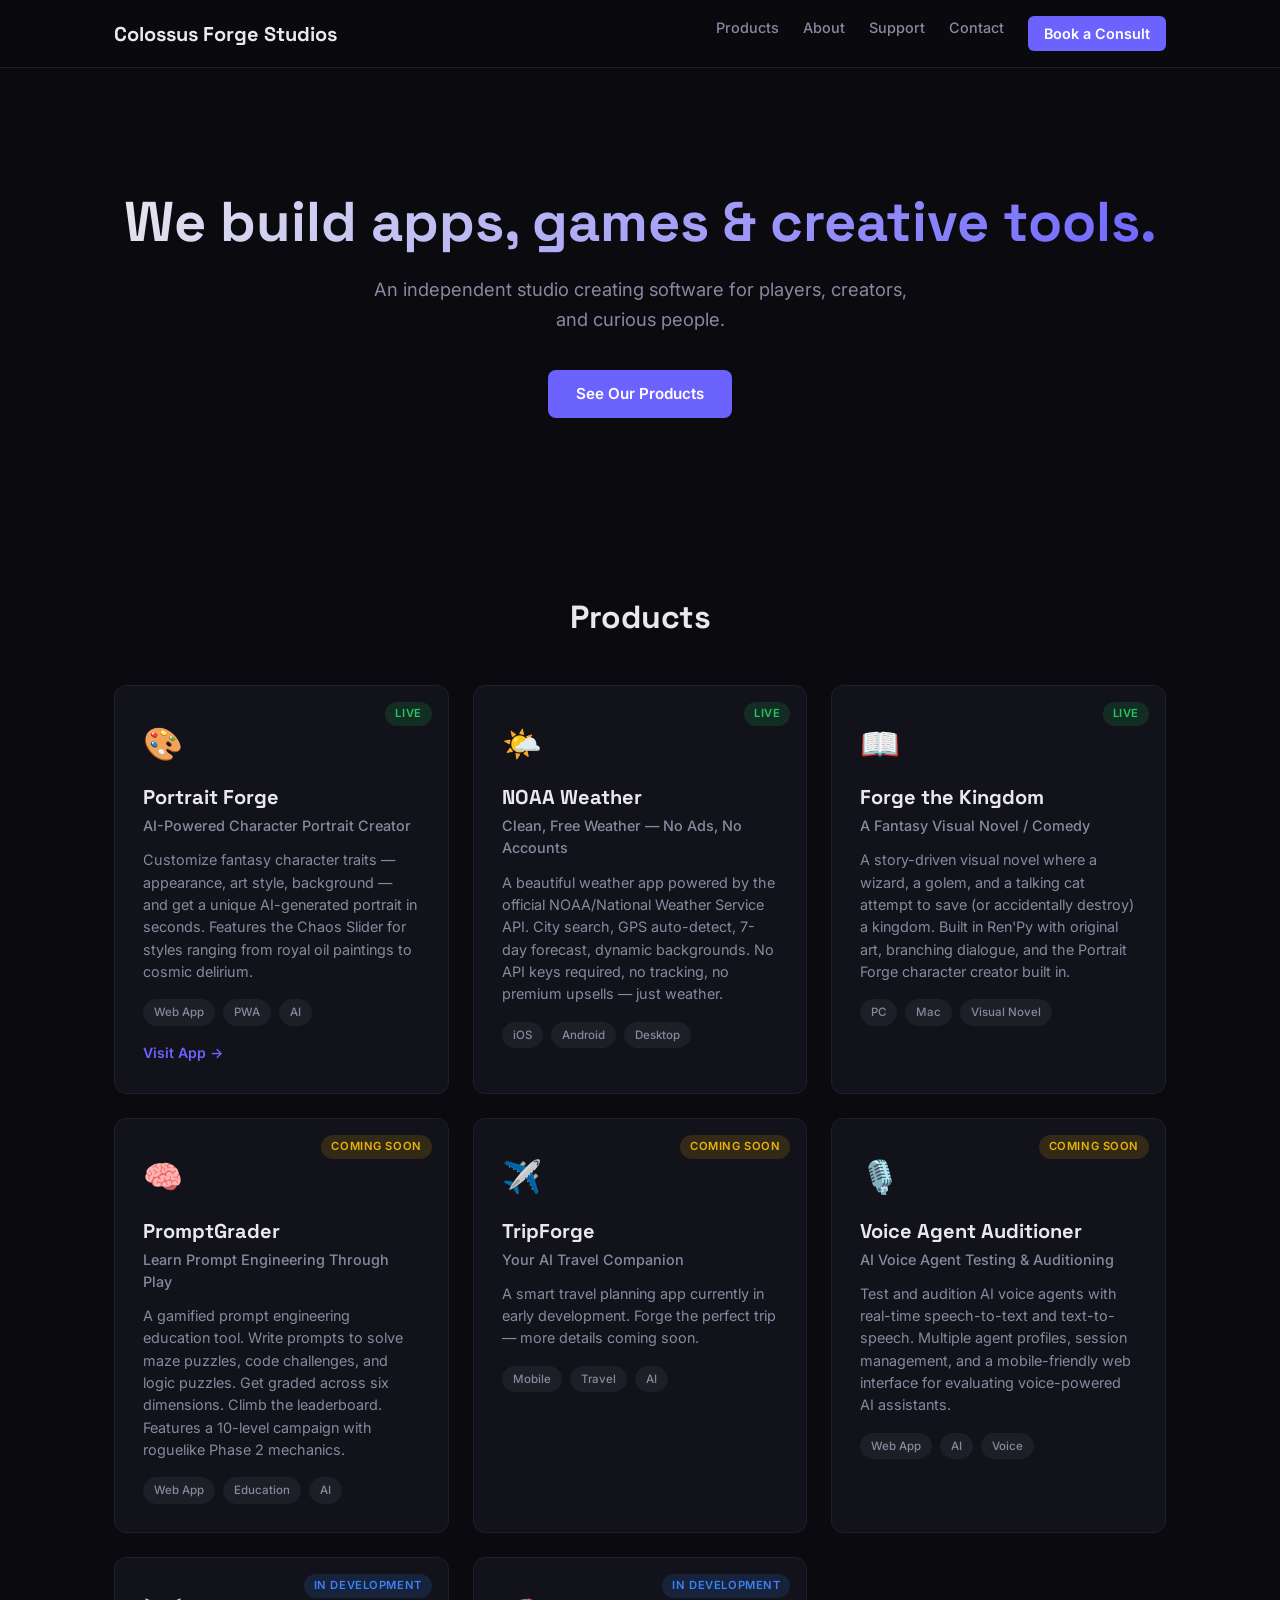
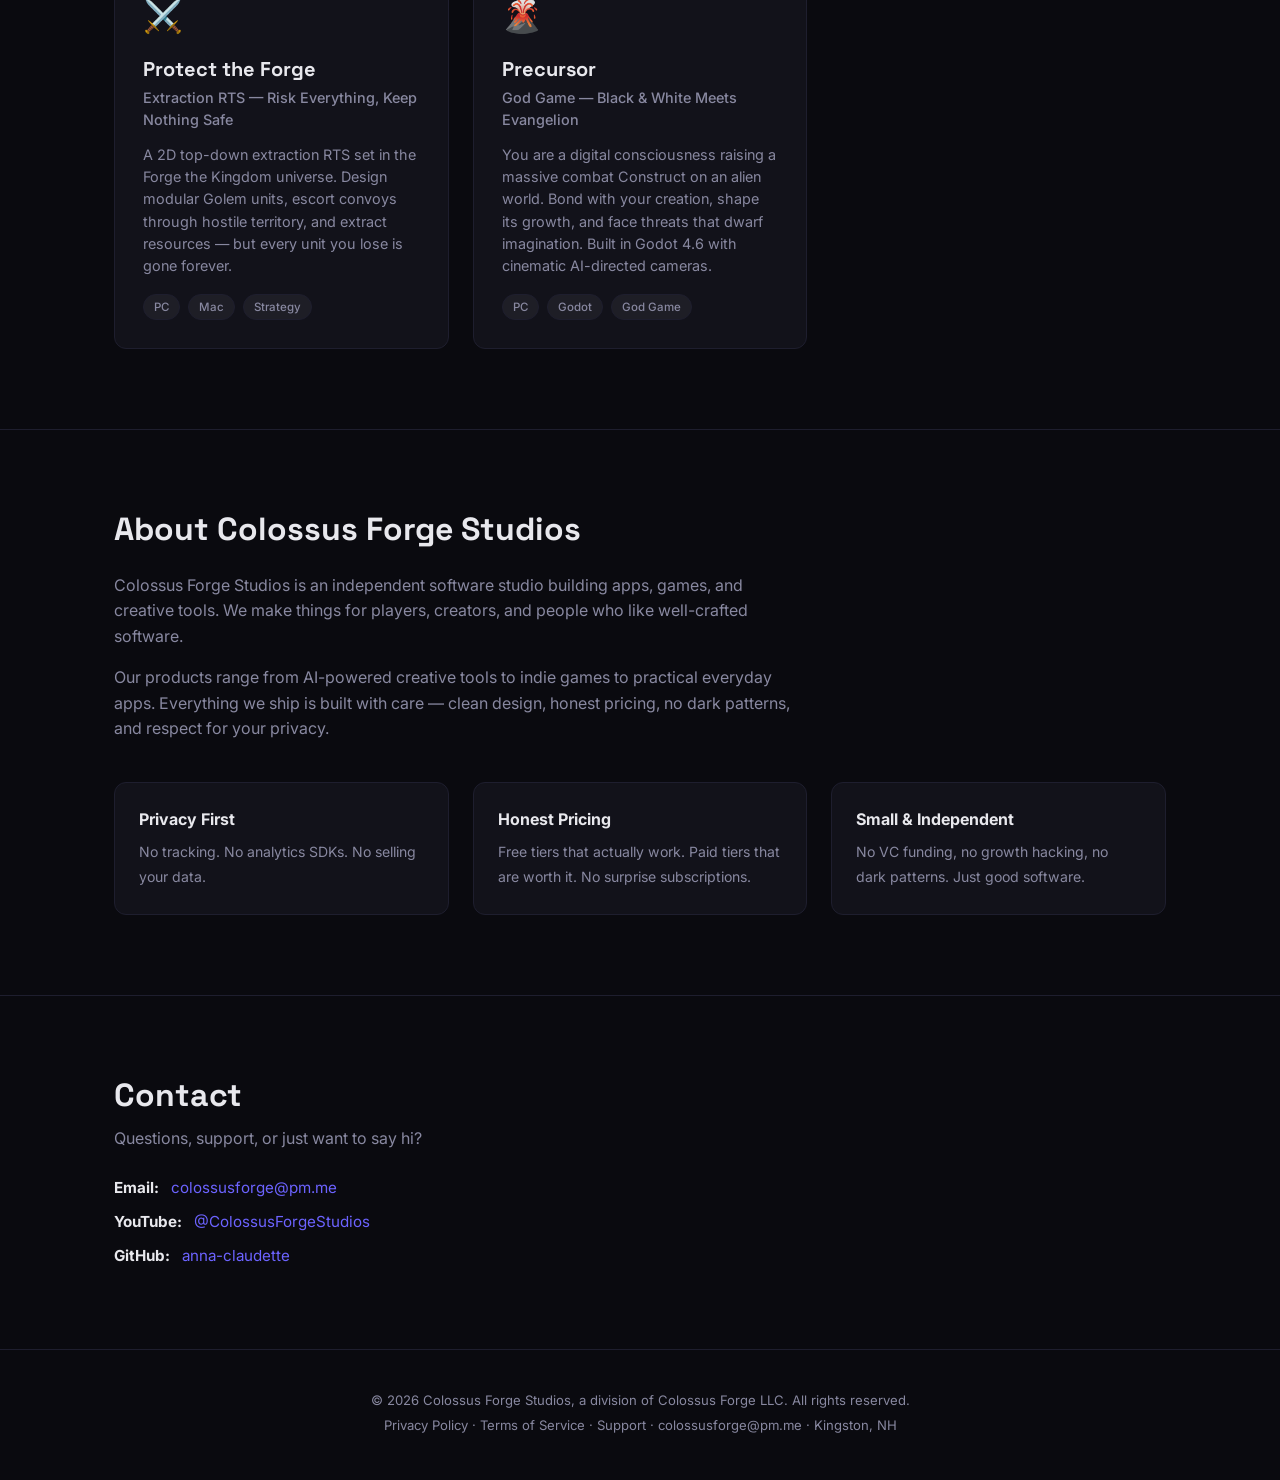
==== commit b9e9574e: "Add 'Book a Consult' CTA button to main nav" ====
--- a/index.html
+++ b/index.html
@@ -24,6 +24,7 @@
         <a href="#about">About</a>
         <a href="/support">Support</a>
         <a href="#contact">Contact</a>
+        <a href="/consult" class="nav-cta">Book a Consult</a>
       </nav>
     </div>
   </header>
--- a/style.css
+++ b/style.css
@@ -499,3 +499,18 @@
   .site-header nav { gap: 16px; }
   .site-header nav a { font-size: 0.82rem; }
 }
+
+/* === Nav CTA Button === */
+.site-header nav a.nav-cta {
+  color: #fff;
+  background: var(--accent);
+  padding: 6px 16px;
+  border-radius: 6px;
+  font-weight: 600;
+  transition: background 0.2s, transform 0.2s;
+}
+.site-header nav a.nav-cta:hover {
+  background: #5a52e0;
+  transform: translateY(-1px);
+  text-decoration: none;
+}
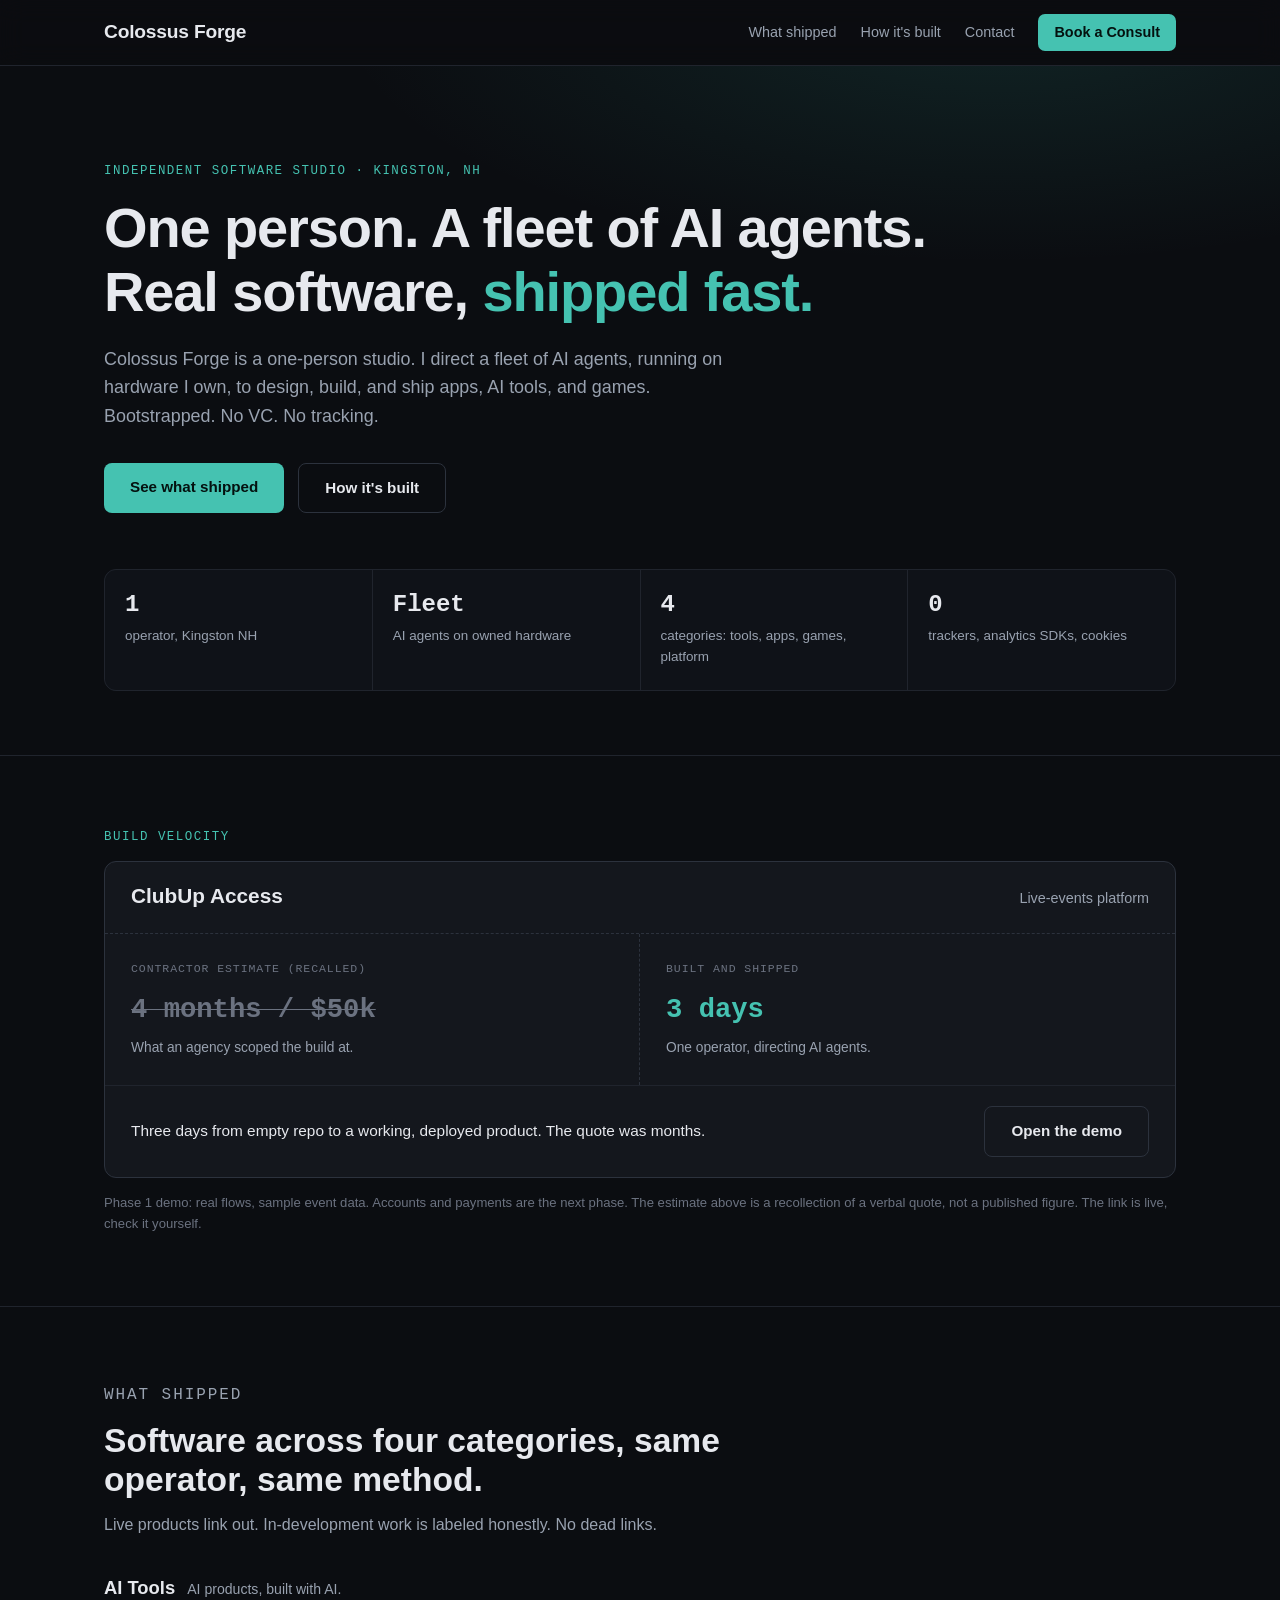
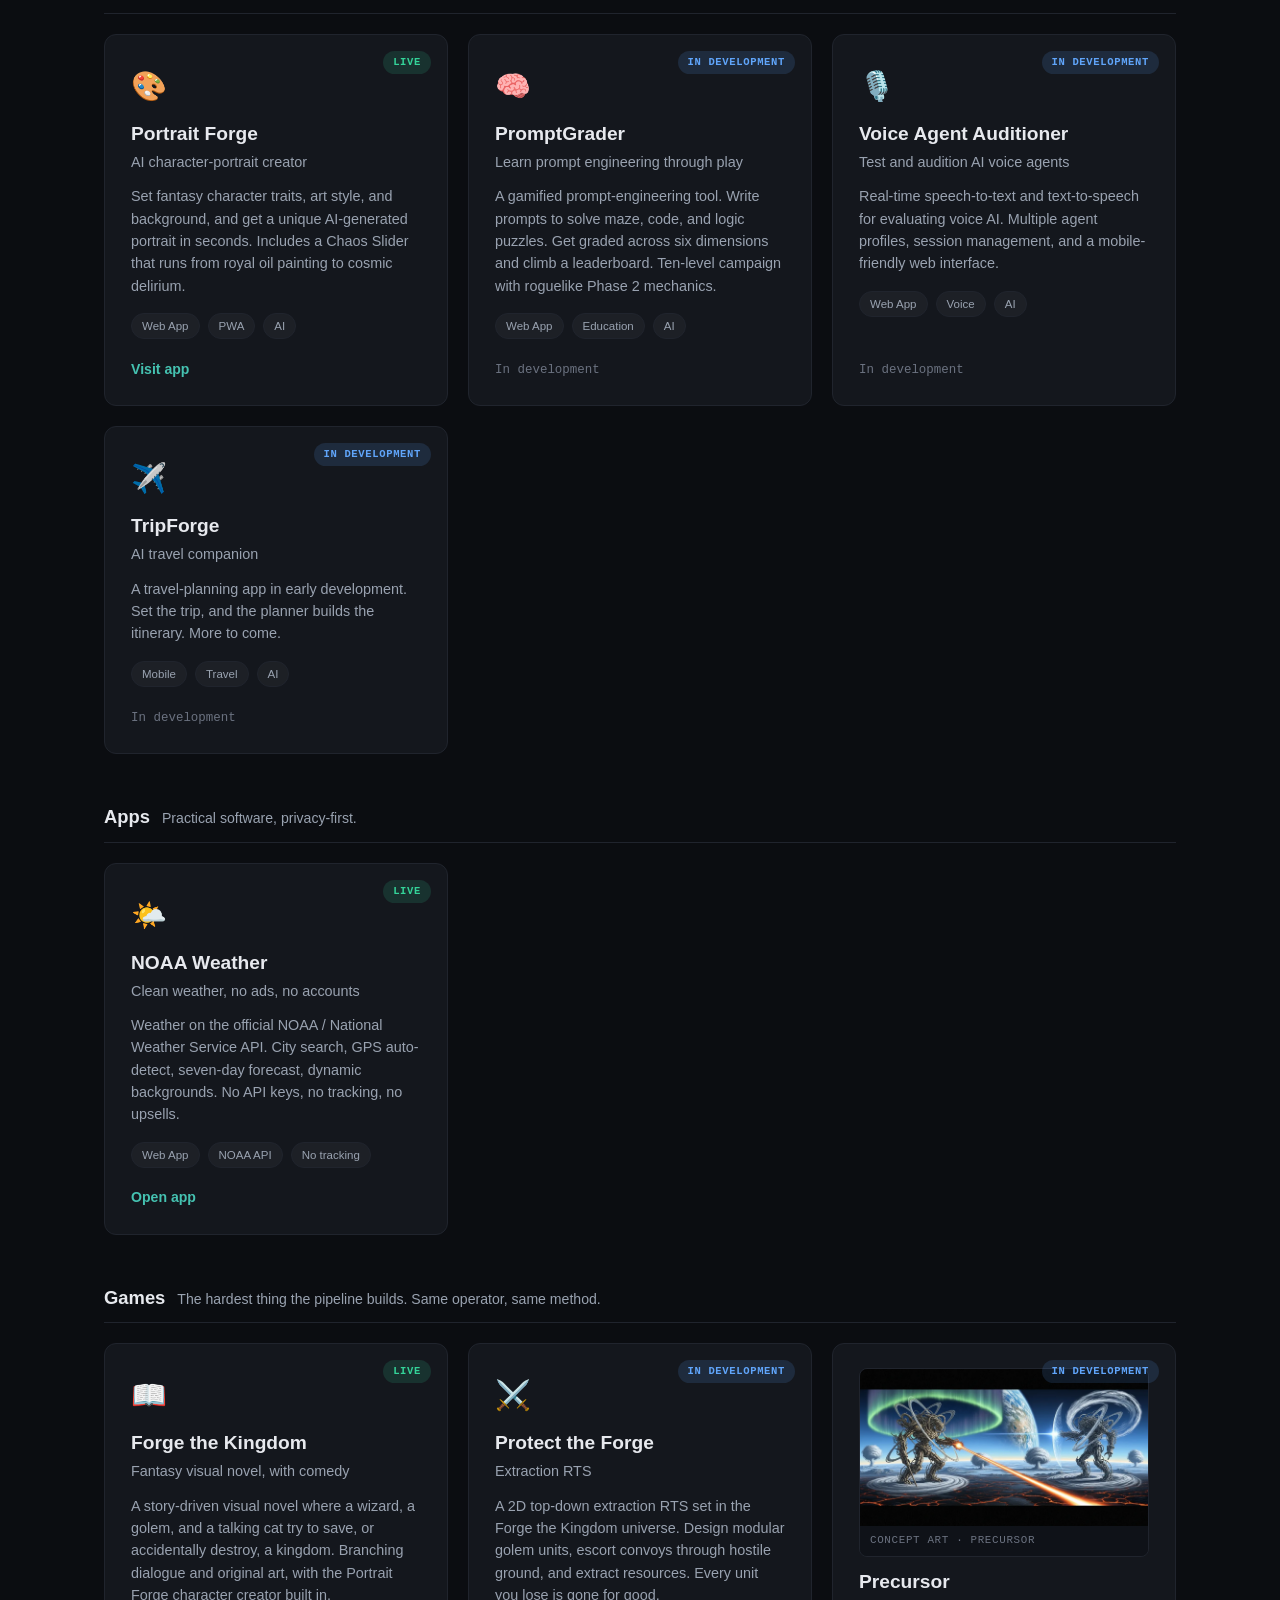
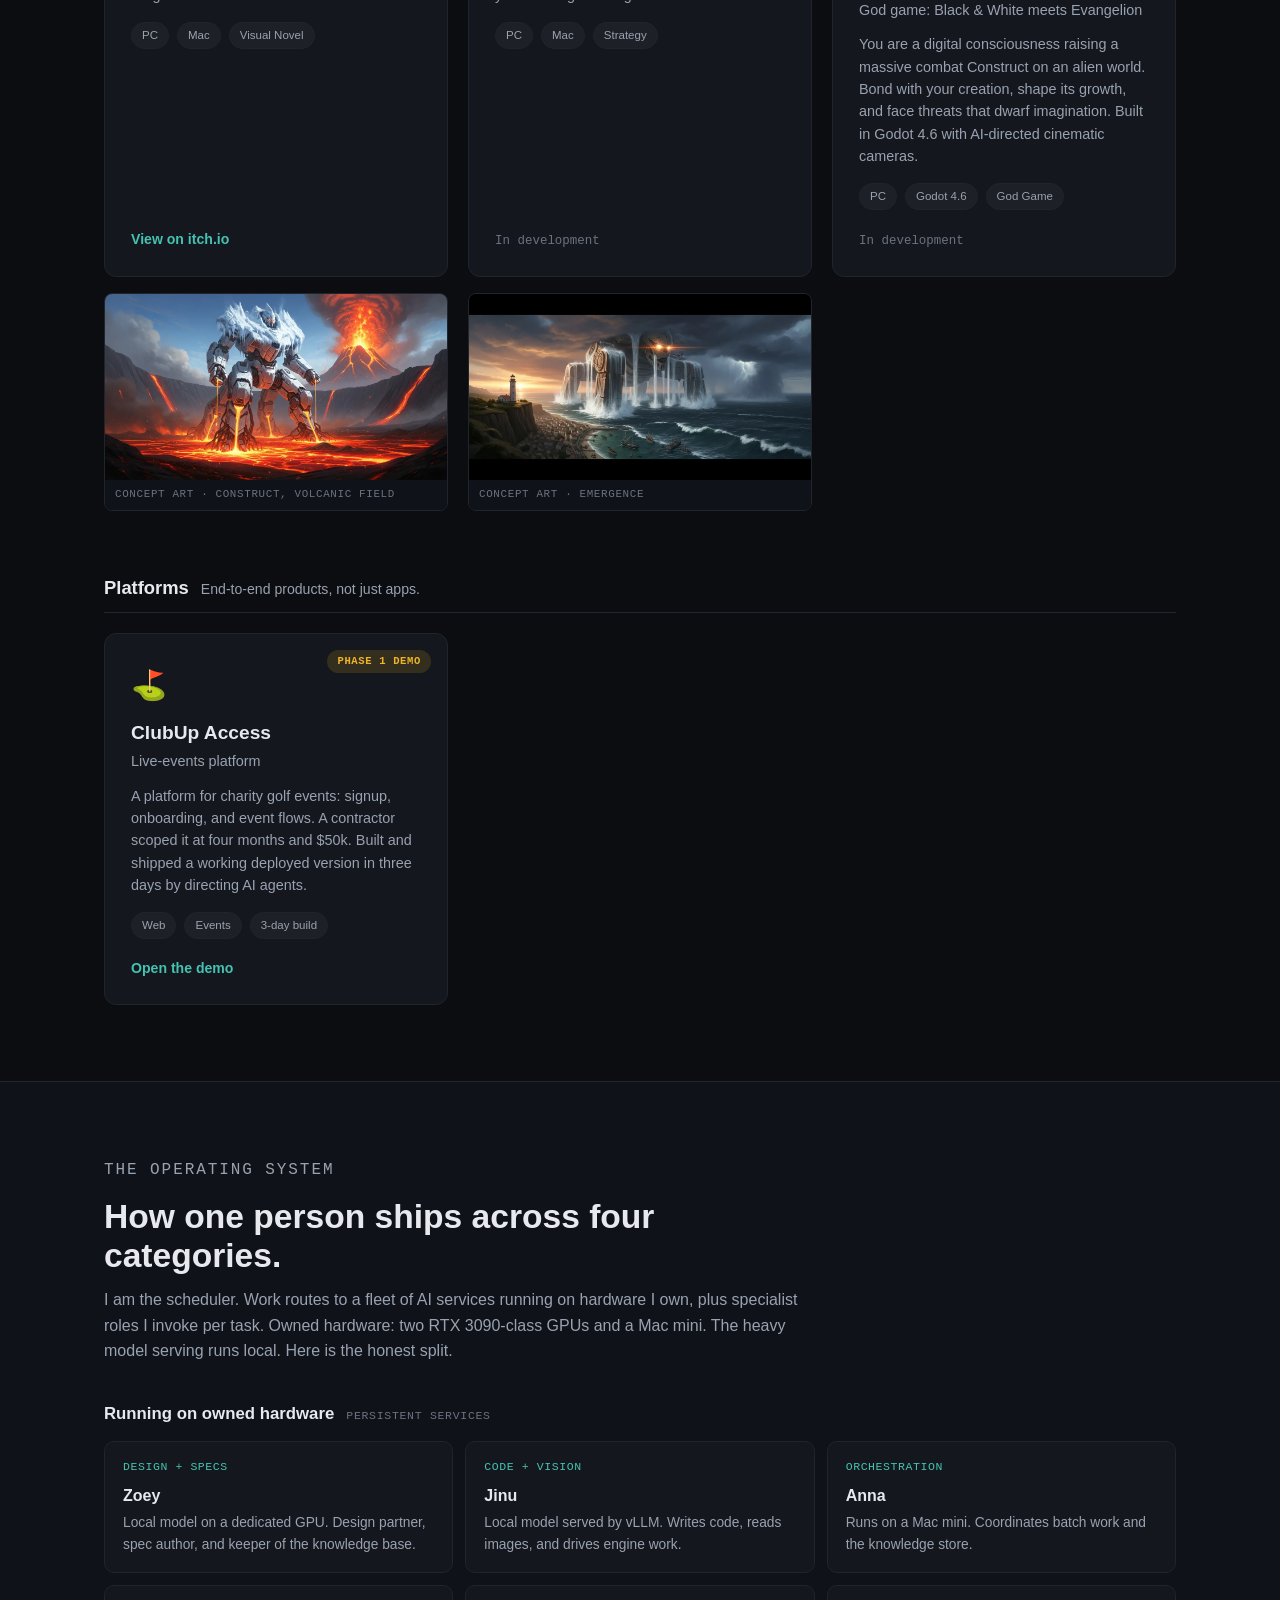
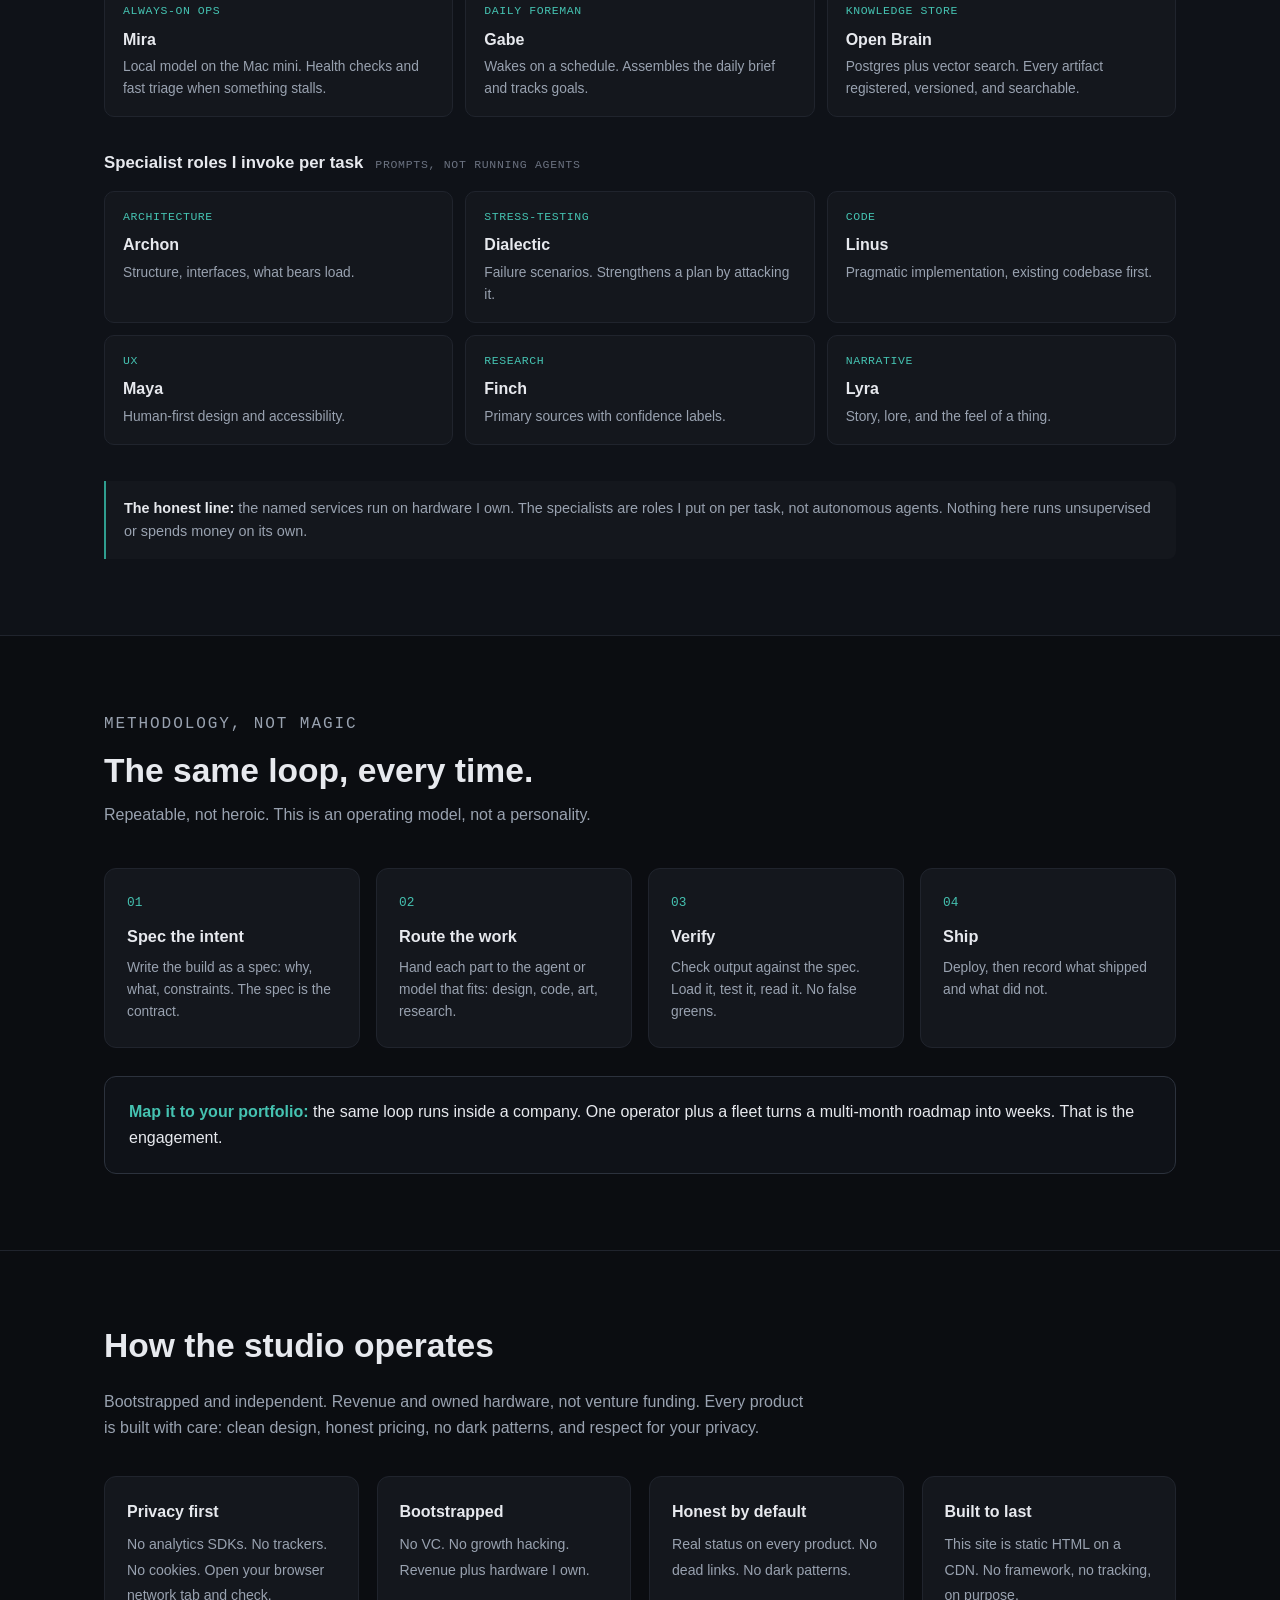
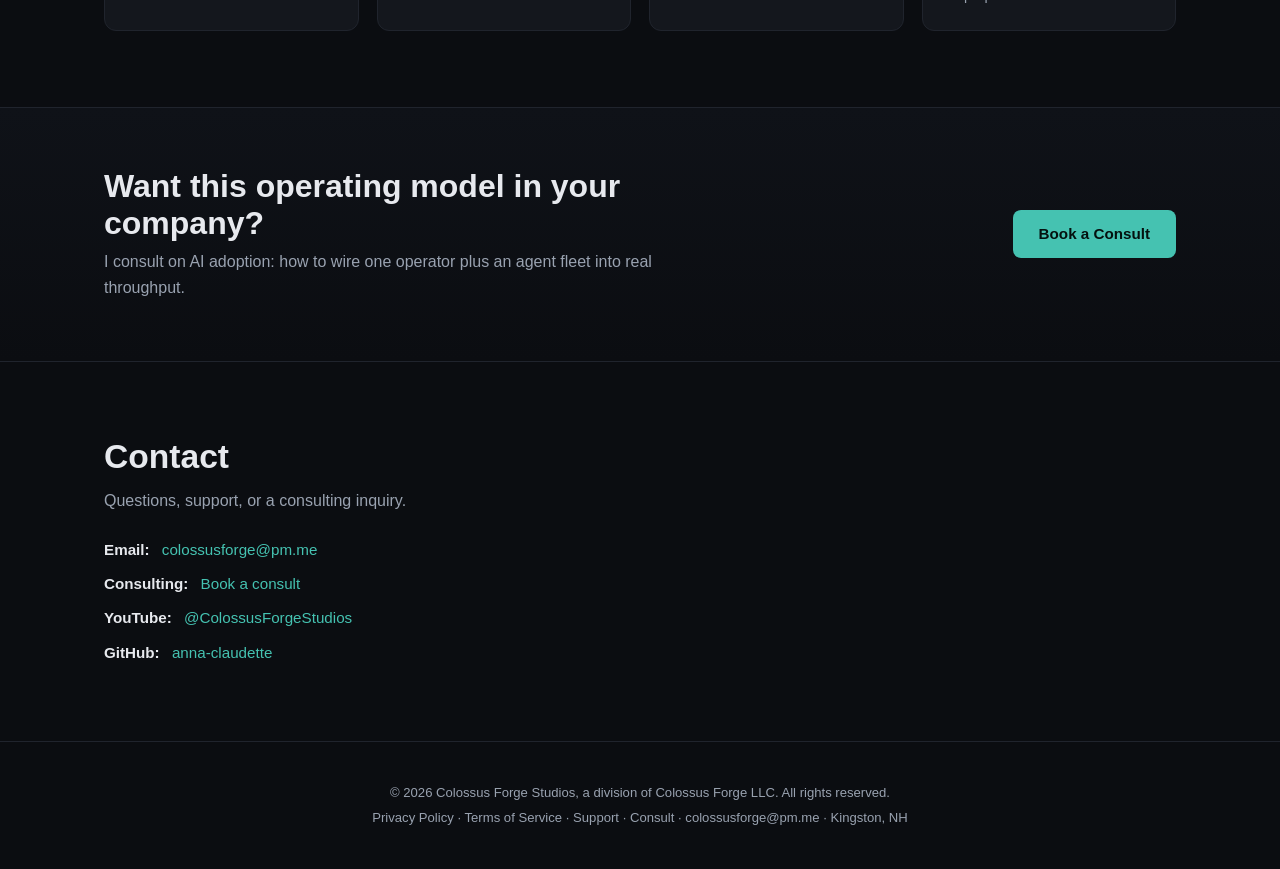
==== commit ad93f264: "Reposition: one-operator + AI-agent-fleet story, ClubUp receipt, fixed links - Rebuild index.html as" ====
--- a/index.html
+++ b/index.html
@@ -3,182 +3,311 @@
 <head>
   <meta charset="UTF-8">
   <meta name="viewport" content="width=device-width, initial-scale=1.0">
-  <title>Colossus Forge Studios — Apps, Games & Creative Tools</title>
-  <meta name="description" content="Colossus Forge Studios builds apps, games, and creative tools. From AI-powered portrait creators to weather apps and indie games.">
-  <meta property="og:title" content="Colossus Forge Studios — Apps, Games & Creative Tools">
-  <meta property="og:description" content="We build apps, games, and creative tools. From AI portrait creators to indie games.">
+  <title>Colossus Forge Studios · One operator, an AI agent fleet, real software shipped fast</title>
+  <meta name="description" content="Colossus Forge is a one-person studio. One operator directs a fleet of AI agents on owned hardware to design, build, and ship apps, AI tools, and games. Bootstrapped. No tracking.">
+  <meta property="og:title" content="Colossus Forge Studios: one operator, an AI agent fleet, real software shipped fast">
+  <meta property="og:description" content="One person directing a fleet of AI agents to ship apps, AI tools, and games across categories. Bootstrapped, privacy-first, on owned hardware.">
   <meta property="og:type" content="website">
+  <meta property="og:image" content="https://colossusforge.com/assets/precursor-duel.jpg">
   <meta name="twitter:card" content="summary_large_image">
-  <link rel="preconnect" href="https://fonts.googleapis.com">
-  <link rel="preconnect" href="https://fonts.gstatic.com" crossorigin>
-  <link href="https://fonts.googleapis.com/css2?family=Inter:wght@400;500;600;700&family=Space+Grotesk:wght@500;700&display=swap" rel="stylesheet">
   <link rel="stylesheet" href="style.css">
 </head>
 <body>
 
   <header class="site-header">
     <div class="container">
-      <a href="/" class="logo">Colossus Forge Studios</a>
+      <a href="/" class="logo">Colossus Forge</a>
       <nav>
-        <a href="#products">Products</a>
-        <a href="#about">About</a>
-        <a href="/support">Support</a>
+        <a href="#products" class="products-link">What shipped</a>
+        <a href="#operating-model" class="os-link">How it's built</a>
         <a href="#contact">Contact</a>
         <a href="/consult" class="nav-cta">Book a Consult</a>
       </nav>
     </div>
   </header>
 
+  <!-- HERO -->
   <section class="hero">
     <div class="container">
-      <h1>We build apps, games &amp; creative tools.</h1>
-      <p class="hero-sub">An independent studio creating software for players, creators, and curious people.</p>
-      <a href="#products" class="btn">See Our Products</a>
-    </div>
-  </section>
-
+      <p class="eyebrow">Independent software studio · Kingston, NH</p>
+      <h1>One person. A fleet of AI agents. Real software, <span class="hl">shipped fast.</span></h1>
+      <p class="hero-sub">Colossus Forge is a one-person studio. I direct a fleet of AI agents, running on hardware I own, to design, build, and ship apps, AI tools, and games. Bootstrapped. No VC. No tracking.</p>
+      <div class="cta-row">
+        <a href="#products" class="btn">See what shipped</a>
+        <a href="#operating-model" class="btn-ghost">How it's built</a>
+      </div>
+      <div class="hero-stats">
+        <div class="stat"><span class="num">1</span><span class="lbl">operator, Kingston NH</span></div>
+        <div class="stat"><span class="num">Fleet</span><span class="lbl">AI agents on owned hardware</span></div>
+        <div class="stat"><span class="num">4</span><span class="lbl">categories: tools, apps, games, platform</span></div>
+        <div class="stat"><span class="num">0</span><span class="lbl">trackers, analytics SDKs, cookies</span></div>
+      </div>
+    </div>
+  </section>
+
+  <!-- PROOF / RECEIPT -->
+  <section class="proof">
+    <div class="container">
+      <p class="eyebrow">Build velocity</p>
+      <div class="receipt">
+        <div class="receipt-head">
+          <h3>ClubUp Access</h3>
+          <span class="where">Live-events platform</span>
+        </div>
+        <div class="receipt-cols">
+          <div class="receipt-col estimate">
+            <p class="receipt-tag">Contractor estimate (recalled)</p>
+            <div class="figure">4 months / $50k</div>
+            <p class="figure-sub">What an agency scoped the build at.</p>
+          </div>
+          <div class="receipt-col actual">
+            <p class="receipt-tag">Built and shipped</p>
+            <div class="figure">3 days</div>
+            <p class="figure-sub">One operator, directing AI agents.</p>
+          </div>
+        </div>
+        <div class="receipt-foot">
+          <p class="receipt-claim">Three days from empty repo to a working, deployed product. The quote was months.</p>
+          <a href="https://clubup-access.vercel.app" class="btn-ghost" target="_blank" rel="noopener">Open the demo</a>
+        </div>
+      </div>
+      <p class="receipt-note">Phase 1 demo: real flows, sample event data. Accounts and payments are the next phase. The estimate above is a recollection of a verbal quote, not a published figure. The link is live, check it yourself.</p>
+    </div>
+  </section>
+
+  <!-- PRODUCTS -->
   <section id="products" class="products">
     <div class="container">
-      <h2>Products</h2>
-      <div class="product-grid">
-
-        <div class="product-card">
-          <div class="card-badge live">Live</div>
-          <div class="card-icon">🎨</div>
-          <h3>Portrait Forge</h3>
-          <p class="card-tagline">AI-Powered Character Portrait Creator</p>
-          <p>Customize fantasy character traits — appearance, art style, background — and get a unique AI-generated portrait in seconds. Features the Chaos Slider for styles ranging from royal oil paintings to cosmic delirium.</p>
-          <div class="card-meta">
-            <span class="tag">Web App</span>
-            <span class="tag">PWA</span>
-            <span class="tag">AI</span>
-          </div>
-          <a href="https://portraitforge.app" class="card-link" target="_blank" rel="noopener">Visit App &rarr;</a>
-        </div>
-
-        <div class="product-card">
-          <div class="card-badge live">Live</div>
-          <div class="card-icon">🌤️</div>
-          <h3>NOAA Weather</h3>
-          <p class="card-tagline">Clean, Free Weather — No Ads, No Accounts</p>
-          <p>A beautiful weather app powered by the official NOAA/National Weather Service API. City search, GPS auto-detect, 7-day forecast, dynamic backgrounds. No API keys required, no tracking, no premium upsells — just weather.</p>
-          <div class="card-meta">
-            <span class="tag">iOS</span>
-            <span class="tag">Android</span>
-            <span class="tag">Desktop</span>
-          </div>
-        </div>
-
-        <div class="product-card">
-          <div class="card-badge live">Live</div>
-          <div class="card-icon">📖</div>
-          <h3>Forge the Kingdom</h3>
-          <p class="card-tagline">A Fantasy Visual Novel / Comedy</p>
-          <p>A story-driven visual novel where a wizard, a golem, and a talking cat attempt to save (or accidentally destroy) a kingdom. Built in Ren'Py with original art, branching dialogue, and the Portrait Forge character creator built in.</p>
-          <div class="card-meta">
-            <span class="tag">PC</span>
-            <span class="tag">Mac</span>
-            <span class="tag">Visual Novel</span>
-          </div>
-        </div>
-
-        <div class="product-card">
-          <div class="card-badge coming-soon">Coming Soon</div>
-          <div class="card-icon">🧠</div>
-          <h3>PromptGrader</h3>
-          <p class="card-tagline">Learn Prompt Engineering Through Play</p>
-          <p>A gamified prompt engineering education tool. Write prompts to solve maze puzzles, code challenges, and logic puzzles. Get graded across six dimensions. Climb the leaderboard. Features a 10-level campaign with roguelike Phase 2 mechanics.</p>
-          <div class="card-meta">
-            <span class="tag">Web App</span>
-            <span class="tag">Education</span>
-            <span class="tag">AI</span>
-          </div>
-        </div>
-
-        <div class="product-card">
-          <div class="card-badge coming-soon">Coming Soon</div>
-          <div class="card-icon">✈️</div>
-          <h3>TripForge</h3>
-          <p class="card-tagline">Your AI Travel Companion</p>
-          <p>A smart travel planning app currently in early development. Forge the perfect trip — more details coming soon.</p>
-          <div class="card-meta">
-            <span class="tag">Mobile</span>
-            <span class="tag">Travel</span>
-            <span class="tag">AI</span>
-          </div>
-        </div>
-
-        <div class="product-card">
-          <div class="card-badge coming-soon">Coming Soon</div>
-          <div class="card-icon">🎙️</div>
-          <h3>Voice Agent Auditioner</h3>
-          <p class="card-tagline">AI Voice Agent Testing & Auditioning</p>
-          <p>Test and audition AI voice agents with real-time speech-to-text and text-to-speech. Multiple agent profiles, session management, and a mobile-friendly web interface for evaluating voice-powered AI assistants.</p>
-          <div class="card-meta">
-            <span class="tag">Web App</span>
-            <span class="tag">AI</span>
-            <span class="tag">Voice</span>
-          </div>
-        </div>
-
-        <div class="product-card">
-          <div class="card-badge in-dev">In Development</div>
-          <div class="card-icon">⚔️</div>
-          <h3>Protect the Forge</h3>
-          <p class="card-tagline">Extraction RTS — Risk Everything, Keep Nothing Safe</p>
-          <p>A 2D top-down extraction RTS set in the Forge the Kingdom universe. Design modular Golem units, escort convoys through hostile territory, and extract resources — but every unit you lose is gone forever.</p>
-          <div class="card-meta">
-            <span class="tag">PC</span>
-            <span class="tag">Mac</span>
-            <span class="tag">Strategy</span>
-          </div>
-        </div>
-
-        <div class="product-card">
-          <div class="card-badge in-dev">In Development</div>
-          <div class="card-icon">🌋</div>
-          <h3>Precursor</h3>
-          <p class="card-tagline">God Game — Black & White Meets Evangelion</p>
-          <p>You are a digital consciousness raising a massive combat Construct on an alien world. Bond with your creation, shape its growth, and face threats that dwarf imagination. Built in Godot 4.6 with cinematic AI-directed cameras.</p>
-          <div class="card-meta">
-            <span class="tag">PC</span>
-            <span class="tag">Godot</span>
-            <span class="tag">God Game</span>
-          </div>
-        </div>
-
-      </div>
-    </div>
-  </section>
-
+      <div class="section-head">
+        <p class="eyebrow">What shipped</p>
+        <h2>Software across four categories, same operator, same method.</h2>
+        <p>Live products link out. In-development work is labeled honestly. No dead links.</p>
+      </div>
+
+      <!-- AI TOOLS -->
+      <div class="product-group">
+        <div class="group-head"><h3>AI Tools</h3><span class="group-note">AI products, built with AI.</span></div>
+        <div class="product-grid">
+
+          <div class="product-card">
+            <div class="card-badge live">Live</div>
+            <div class="card-icon">🎨</div>
+            <h3>Portrait Forge</h3>
+            <p class="card-tagline">AI character-portrait creator</p>
+            <p>Set fantasy character traits, art style, and background, and get a unique AI-generated portrait in seconds. Includes a Chaos Slider that runs from royal oil painting to cosmic delirium.</p>
+            <div class="card-meta"><span class="tag">Web App</span><span class="tag">PWA</span><span class="tag">AI</span></div>
+            <div class="card-foot"><a href="https://portraitforge.app" class="card-link" target="_blank" rel="noopener">Visit app</a></div>
+          </div>
+
+          <div class="product-card">
+            <div class="card-badge in-dev">In Development</div>
+            <div class="card-icon">🧠</div>
+            <h3>PromptGrader</h3>
+            <p class="card-tagline">Learn prompt engineering through play</p>
+            <p>A gamified prompt-engineering tool. Write prompts to solve maze, code, and logic puzzles. Get graded across six dimensions and climb a leaderboard. Ten-level campaign with roguelike Phase 2 mechanics.</p>
+            <div class="card-meta"><span class="tag">Web App</span><span class="tag">Education</span><span class="tag">AI</span></div>
+            <div class="card-foot"><span class="card-status">In development</span></div>
+          </div>
+
+          <div class="product-card">
+            <div class="card-badge in-dev">In Development</div>
+            <div class="card-icon">🎙️</div>
+            <h3>Voice Agent Auditioner</h3>
+            <p class="card-tagline">Test and audition AI voice agents</p>
+            <p>Real-time speech-to-text and text-to-speech for evaluating voice AI. Multiple agent profiles, session management, and a mobile-friendly web interface.</p>
+            <div class="card-meta"><span class="tag">Web App</span><span class="tag">Voice</span><span class="tag">AI</span></div>
+            <div class="card-foot"><span class="card-status">In development</span></div>
+          </div>
+
+          <div class="product-card">
+            <div class="card-badge in-dev">In Development</div>
+            <div class="card-icon">✈️</div>
+            <h3>TripForge</h3>
+            <p class="card-tagline">AI travel companion</p>
+            <p>A travel-planning app in early development. Set the trip, and the planner builds the itinerary. More to come.</p>
+            <div class="card-meta"><span class="tag">Mobile</span><span class="tag">Travel</span><span class="tag">AI</span></div>
+            <div class="card-foot"><span class="card-status">In development</span></div>
+          </div>
+
+        </div>
+      </div>
+
+      <!-- APPS -->
+      <div class="product-group">
+        <div class="group-head"><h3>Apps</h3><span class="group-note">Practical software, privacy-first.</span></div>
+        <div class="product-grid">
+
+          <div class="product-card">
+            <div class="card-badge live">Live</div>
+            <div class="card-icon">🌤️</div>
+            <h3>NOAA Weather</h3>
+            <p class="card-tagline">Clean weather, no ads, no accounts</p>
+            <p>Weather on the official NOAA / National Weather Service API. City search, GPS auto-detect, seven-day forecast, dynamic backgrounds. No API keys, no tracking, no upsells.</p>
+            <div class="card-meta"><span class="tag">Web App</span><span class="tag">NOAA API</span><span class="tag">No tracking</span></div>
+            <div class="card-foot"><a href="https://web-seven-iota-90.vercel.app/" class="card-link" target="_blank" rel="noopener">Open app</a></div>
+          </div>
+
+        </div>
+      </div>
+
+      <!-- GAMES -->
+      <div class="product-group">
+        <div class="group-head"><h3>Games</h3><span class="group-note">The hardest thing the pipeline builds. Same operator, same method.</span></div>
+        <div class="product-grid">
+
+          <div class="product-card">
+            <div class="card-badge live">Live</div>
+            <div class="card-icon">📖</div>
+            <h3>Forge the Kingdom</h3>
+            <p class="card-tagline">Fantasy visual novel, with comedy</p>
+            <p>A story-driven visual novel where a wizard, a golem, and a talking cat try to save, or accidentally destroy, a kingdom. Branching dialogue and original art, with the Portrait Forge character creator built in.</p>
+            <div class="card-meta"><span class="tag">PC</span><span class="tag">Mac</span><span class="tag">Visual Novel</span></div>
+            <div class="card-foot"><a href="https://forgethekingdom.itch.io/forge-the-kingdom" class="card-link" target="_blank" rel="noopener">View on itch.io</a></div>
+          </div>
+
+          <div class="product-card">
+            <div class="card-badge in-dev">In Development</div>
+            <div class="card-icon">⚔️</div>
+            <h3>Protect the Forge</h3>
+            <p class="card-tagline">Extraction RTS</p>
+            <p>A 2D top-down extraction RTS set in the Forge the Kingdom universe. Design modular golem units, escort convoys through hostile ground, and extract resources. Every unit you lose is gone for good.</p>
+            <div class="card-meta"><span class="tag">PC</span><span class="tag">Mac</span><span class="tag">Strategy</span></div>
+            <div class="card-foot"><span class="card-status">In development</span></div>
+          </div>
+
+          <div class="product-card">
+            <div class="card-badge in-dev">In Development</div>
+            <div class="card-media">
+              <picture>
+                <source srcset="/assets/precursor-duel.webp" type="image/webp">
+                <img src="/assets/precursor-duel.jpg" alt="Two colossal Precursor Constructs in a full-body energy duel under an aurora, a planet on the horizon" loading="lazy" width="1200" height="655">
+              </picture>
+              <div class="media-cap">Concept art · Precursor</div>
+            </div>
+            <h3>Precursor</h3>
+            <p class="card-tagline">God game: Black &amp; White meets Evangelion</p>
+            <p>You are a digital consciousness raising a massive combat Construct on an alien world. Bond with your creation, shape its growth, and face threats that dwarf imagination. Built in Godot 4.6 with AI-directed cinematic cameras.</p>
+            <div class="card-meta"><span class="tag">PC</span><span class="tag">Godot 4.6</span><span class="tag">God Game</span></div>
+            <div class="card-foot"><span class="card-status">In development</span></div>
+          </div>
+
+        </div>
+
+        <div class="precursor-gallery product-grid" style="margin-top:20px;">
+          <div class="card-media"><picture><source srcset="/assets/precursor-volcano.webp" type="image/webp"><img src="/assets/precursor-volcano.webp" alt="A Precursor Construct standing in a lava field beneath an erupting volcano" loading="lazy" width="1200" height="655"></picture><div class="media-cap">Concept art · Construct, volcanic field</div></div>
+          <div class="card-media"><picture><source srcset="/assets/precursor-ocean.webp" type="image/webp"><img src="/assets/precursor-ocean.webp" alt="A colossal Precursor structure emerging from the ocean beside a lighthouse at dusk" loading="lazy" width="1200" height="655"></picture><div class="media-cap">Concept art · Emergence</div></div>
+        </div>
+      </div>
+
+      <!-- PLATFORMS -->
+      <div class="product-group">
+        <div class="group-head"><h3>Platforms</h3><span class="group-note">End-to-end products, not just apps.</span></div>
+        <div class="product-grid">
+
+          <div class="product-card">
+            <div class="card-badge demo">Phase 1 demo</div>
+            <div class="card-icon">⛳</div>
+            <h3>ClubUp Access</h3>
+            <p class="card-tagline">Live-events platform</p>
+            <p>A platform for charity golf events: signup, onboarding, and event flows. A contractor scoped it at four months and $50k. Built and shipped a working deployed version in three days by directing AI agents.</p>
+            <div class="card-meta"><span class="tag">Web</span><span class="tag">Events</span><span class="tag">3-day build</span></div>
+            <div class="card-foot"><a href="https://clubup-access.vercel.app" class="card-link" target="_blank" rel="noopener">Open the demo</a></div>
+          </div>
+
+        </div>
+      </div>
+
+    </div>
+  </section>
+
+  <!-- OPERATING MODEL -->
+  <section id="operating-model" class="os">
+    <div class="container">
+      <div class="section-head">
+        <p class="eyebrow">The operating system</p>
+        <h2>How one person ships across four categories.</h2>
+        <p>I am the scheduler. Work routes to a fleet of AI services running on hardware I own, plus specialist roles I invoke per task. Owned hardware: two RTX 3090-class GPUs and a Mac mini. The heavy model serving runs local. Here is the honest split.</p>
+      </div>
+
+      <div class="os-tier">
+        <div class="os-tier-head"><h3>Running on owned hardware</h3><span class="os-tier-tag">persistent services</span></div>
+        <div class="os-grid">
+          <div class="os-row"><div class="os-role">Design + specs</div><div class="os-name">Zoey</div><div class="os-fn">Local model on a dedicated GPU. Design partner, spec author, and keeper of the knowledge base.</div></div>
+          <div class="os-row"><div class="os-role">Code + vision</div><div class="os-name">Jinu</div><div class="os-fn">Local model served by vLLM. Writes code, reads images, and drives engine work.</div></div>
+          <div class="os-row"><div class="os-role">Orchestration</div><div class="os-name">Anna</div><div class="os-fn">Runs on a Mac mini. Coordinates batch work and the knowledge store.</div></div>
+          <div class="os-row"><div class="os-role">Always-on ops</div><div class="os-name">Mira</div><div class="os-fn">Local model on the Mac mini. Health checks and fast triage when something stalls.</div></div>
+          <div class="os-row"><div class="os-role">Daily foreman</div><div class="os-name">Gabe</div><div class="os-fn">Wakes on a schedule. Assembles the daily brief and tracks goals.</div></div>
+          <div class="os-row"><div class="os-role">Knowledge store</div><div class="os-name">Open Brain</div><div class="os-fn">Postgres plus vector search. Every artifact registered, versioned, and searchable.</div></div>
+        </div>
+      </div>
+
+      <div class="os-tier">
+        <div class="os-tier-head"><h3>Specialist roles I invoke per task</h3><span class="os-tier-tag">prompts, not running agents</span></div>
+        <div class="os-grid">
+          <div class="os-row"><div class="os-role">Architecture</div><div class="os-name">Archon</div><div class="os-fn">Structure, interfaces, what bears load.</div></div>
+          <div class="os-row"><div class="os-role">Stress-testing</div><div class="os-name">Dialectic</div><div class="os-fn">Failure scenarios. Strengthens a plan by attacking it.</div></div>
+          <div class="os-row"><div class="os-role">Code</div><div class="os-name">Linus</div><div class="os-fn">Pragmatic implementation, existing codebase first.</div></div>
+          <div class="os-row"><div class="os-role">UX</div><div class="os-name">Maya</div><div class="os-fn">Human-first design and accessibility.</div></div>
+          <div class="os-row"><div class="os-role">Research</div><div class="os-name">Finch</div><div class="os-fn">Primary sources with confidence labels.</div></div>
+          <div class="os-row"><div class="os-role">Narrative</div><div class="os-name">Lyra</div><div class="os-fn">Story, lore, and the feel of a thing.</div></div>
+        </div>
+      </div>
+
+      <div class="os-note"><strong>The honest line:</strong> the named services run on hardware I own. The specialists are roles I put on per task, not autonomous agents. Nothing here runs unsupervised or spends money on its own.</div>
+    </div>
+  </section>
+
+  <!-- METHODOLOGY -->
+  <section id="method" class="method">
+    <div class="container">
+      <div class="section-head">
+        <p class="eyebrow">Methodology, not magic</p>
+        <h2>The same loop, every time.</h2>
+        <p>Repeatable, not heroic. This is an operating model, not a personality.</p>
+      </div>
+      <div class="method-steps">
+        <div class="method-step"><div class="step-n">01</div><h4>Spec the intent</h4><p>Write the build as a spec: why, what, constraints. The spec is the contract.</p></div>
+        <div class="method-step"><div class="step-n">02</div><h4>Route the work</h4><p>Hand each part to the agent or model that fits: design, code, art, research.</p></div>
+        <div class="method-step"><div class="step-n">03</div><h4>Verify</h4><p>Check output against the spec. Load it, test it, read it. No false greens.</p></div>
+        <div class="method-step"><div class="step-n">04</div><h4>Ship</h4><p>Deploy, then record what shipped and what did not.</p></div>
+      </div>
+      <p class="method-map"><strong>Map it to your portfolio:</strong> the same loop runs inside a company. One operator plus a fleet turns a multi-month roadmap into weeks. That is the engagement.</p>
+    </div>
+  </section>
+
+  <!-- ABOUT / ETHOS -->
   <section id="about" class="about">
     <div class="container">
-      <h2>About Colossus Forge Studios</h2>
-      <p>Colossus Forge Studios is an independent software studio building apps, games, and creative tools. We make things for players, creators, and people who like well-crafted software.</p>
-      <p>Our products range from AI-powered creative tools to indie games to practical everyday apps. Everything we ship is built with care — clean design, honest pricing, no dark patterns, and respect for your privacy.</p>
+      <h2>How the studio operates</h2>
+      <p>Bootstrapped and independent. Revenue and owned hardware, not venture funding. Every product is built with care: clean design, honest pricing, no dark patterns, and respect for your privacy.</p>
       <div class="values">
-        <div class="value">
-          <strong>Privacy First</strong>
-          <span>No tracking. No analytics SDKs. No selling your data.</span>
-        </div>
-        <div class="value">
-          <strong>Honest Pricing</strong>
-          <span>Free tiers that actually work. Paid tiers that are worth it. No surprise subscriptions.</span>
-        </div>
-        <div class="value">
-          <strong>Small & Independent</strong>
-          <span>No VC funding, no growth hacking, no dark patterns. Just good software.</span>
-        </div>
-      </div>
-    </div>
-  </section>
-
+        <div class="value"><strong>Privacy first</strong><span>No analytics SDKs. No trackers. No cookies. Open your browser network tab and check.</span></div>
+        <div class="value"><strong>Bootstrapped</strong><span>No VC. No growth hacking. Revenue plus hardware I own.</span></div>
+        <div class="value"><strong>Honest by default</strong><span>Real status on every product. No dead links. No dark patterns.</span></div>
+        <div class="value"><strong>Built to last</strong><span>This site is static HTML on a CDN. No framework, no tracking, on purpose.</span></div>
+      </div>
+    </div>
+  </section>
+
+  <!-- CONSULT CTA -->
+  <section class="cta-band">
+    <div class="container">
+      <div>
+        <h2>Want this operating model in your company?</h2>
+        <p>I consult on AI adoption: how to wire one operator plus an agent fleet into real throughput.</p>
+      </div>
+      <a href="/consult" class="btn">Book a Consult</a>
+    </div>
+  </section>
+
+  <!-- CONTACT -->
   <section id="contact" class="contact">
     <div class="container">
       <h2>Contact</h2>
-      <p>Questions, support, or just want to say hi?</p>
+      <p>Questions, support, or a consulting inquiry.</p>
       <ul class="contact-list">
         <li><strong>Email:</strong> <a href="mailto:colossusforge@pm.me">colossusforge@pm.me</a></li>
+        <li><strong>Consulting:</strong> <a href="/consult">Book a consult</a></li>
         <li><strong>YouTube:</strong> <a href="https://www.youtube.com/channel/UCAP2B44rW3WvW3IFCosan0w" target="_blank" rel="noopener">@ColossusForgeStudios</a></li>
         <li><strong>GitHub:</strong> <a href="https://github.com/anna-claudette" target="_blank" rel="noopener">anna-claudette</a></li>
       </ul>
@@ -188,7 +317,7 @@
   <footer>
     <div class="container">
       <p>&copy; 2026 Colossus Forge Studios, a division of Colossus Forge LLC. All rights reserved.</p>
-      <p><a href="/privacy">Privacy Policy</a> &middot; <a href="/terms">Terms of Service</a> &middot; <a href="/support">Support</a> &middot; <a href="mailto:colossusforge@pm.me">colossusforge@pm.me</a> &middot; Kingston, NH</p>
+      <p><a href="/privacy">Privacy Policy</a> &middot; <a href="/terms">Terms of Service</a> &middot; <a href="/support">Support</a> &middot; <a href="/consult">Consult</a> &middot; <a href="mailto:colossusforge@pm.me">colossusforge@pm.me</a> &middot; Kingston, NH</p>
     </div>
   </footer>
 
--- a/style.css
+++ b/style.css
@@ -2,24 +2,32 @@
 *, *::before, *::after { box-sizing: border-box; margin: 0; padding: 0; }
 
 :root {
-  --bg: #0a0a0f;
-  --bg-card: #12121a;
-  --bg-card-hover: #1a1a26;
-  --text: #e8e8ed;
-  --text-muted: #8888a0;
-  --accent: #6c63ff;
-  --accent-glow: rgba(108, 99, 255, 0.15);
-  --live: #22c55e;
-  --coming: #eab308;
-  --dev: #3b82f6;
-  --border: #1e1e2e;
+  /* Steel / ink base, one restrained accent (deep teal). Change --accent to reskin. */
+  --bg: #0b0d11;
+  --bg-2: #0f1218;
+  --bg-card: #14171d;
+  --bg-card-hover: #1a1e26;
+  --text: #e7e9ee;
+  --text-muted: #99a2b0;
+  --text-faint: #6b7280;
+  --accent: #2f9e8f;
+  --accent-bright: #45c2b1;
+  --accent-glow: rgba(47, 158, 143, 0.16);
+  --live: #34d399;
+  --demo: #f0b429;
+  --coming: #f0b429;
+  --dev: #60a5fa;
+  --border: #20242d;
+  --border-bright: #2c323d;
   --radius: 12px;
+  --mono: ui-monospace, "SF Mono", "JetBrains Mono", "Roboto Mono", Menlo, Consolas, monospace;
+  --ui: -apple-system, BlinkMacSystemFont, "Segoe UI", Roboto, Helvetica, Arial, sans-serif;
 }
 
 html { scroll-behavior: smooth; }
 
 body {
-  font-family: 'Inter', -apple-system, BlinkMacSystemFont, sans-serif;
+  font-family: var(--ui);
   background: var(--bg);
   color: var(--text);
   line-height: 1.6;
@@ -27,25 +35,38 @@
 }
 
 .container {
-  max-width: 1100px;
+  max-width: 1120px;
   margin: 0 auto;
   padding: 0 24px;
 }
 
-a { color: var(--accent); text-decoration: none; }
+a { color: var(--accent-bright); text-decoration: none; }
 a:hover { text-decoration: underline; }
 
-h1, h2, h3 { font-family: 'Space Grotesk', sans-serif; line-height: 1.2; }
+h1, h2, h3 { font-family: var(--ui); line-height: 1.15; }
+
+.eyebrow {
+  font-family: var(--mono);
+  font-size: 0.78rem;
+  letter-spacing: 0.12em;
+  text-transform: uppercase;
+  color: var(--accent-bright);
+  margin-bottom: 14px;
+}
+
+.section-head { max-width: 720px; margin-bottom: 40px; }
+.section-head h2 { font-size: clamp(1.6rem, 3.2vw, 2.1rem); margin-bottom: 12px; }
+.section-head p { color: var(--text-muted); font-size: 1rem; }
 
 /* === Header === */
 .site-header {
   position: sticky;
   top: 0;
   z-index: 100;
-  background: rgba(10, 10, 15, 0.85);
+  background: rgba(11, 13, 17, 0.82);
   backdrop-filter: blur(12px);
   border-bottom: 1px solid var(--border);
-  padding: 16px 0;
+  padding: 14px 0;
 }
 
 .site-header .container {
@@ -55,14 +76,15 @@
 }
 
 .logo {
-  font-family: 'Space Grotesk', sans-serif;
-  font-size: 1.25rem;
+  font-family: var(--ui);
+  font-size: 1.2rem;
   font-weight: 700;
   color: var(--text);
-}
-.logo:hover { text-decoration: none; color: var(--accent); }
-
-.site-header nav { display: flex; gap: 24px; }
+  letter-spacing: -0.01em;
+}
+.logo:hover { text-decoration: none; color: var(--accent-bright); }
+
+.site-header nav { display: flex; align-items: center; gap: 24px; }
 .site-header nav a {
   color: var(--text-muted);
   font-size: 0.9rem;
@@ -71,446 +93,314 @@
 }
 .site-header nav a:hover { color: var(--text); text-decoration: none; }
 
+.site-header nav a.nav-cta {
+  color: #04110f;
+  background: var(--accent-bright);
+  padding: 7px 16px;
+  border-radius: 7px;
+  font-weight: 600;
+  transition: background 0.2s, transform 0.2s;
+}
+.site-header nav a.nav-cta:hover {
+  background: #5ad3c2;
+  transform: translateY(-1px);
+  text-decoration: none;
+}
+
 /* === Hero === */
 .hero {
-  padding: 120px 0 100px;
-  text-align: center;
+  padding: 96px 0 64px;
+  border-bottom: 1px solid var(--border);
+  background:
+    radial-gradient(1100px 420px at 78% -8%, var(--accent-glow), transparent 60%),
+    var(--bg);
 }
 
 .hero h1 {
-  font-size: clamp(2rem, 5vw, 3.5rem);
+  font-size: clamp(2.1rem, 5.4vw, 3.5rem);
   font-weight: 700;
+  letter-spacing: -0.02em;
+  max-width: 920px;
   margin-bottom: 20px;
-  background: linear-gradient(135deg, var(--text), var(--accent));
-  -webkit-background-clip: text;
-  -webkit-text-fill-color: transparent;
-  background-clip: text;
-}
+}
+.hero h1 .hl { color: var(--accent-bright); }
 
 .hero-sub {
-  font-size: 1.15rem;
+  font-size: 1.12rem;
   color: var(--text-muted);
-  max-width: 560px;
-  margin: 0 auto 36px;
-}
+  max-width: 640px;
+  margin-bottom: 32px;
+}
+
+.cta-row { display: flex; flex-wrap: wrap; gap: 14px; }
 
 .btn {
   display: inline-block;
-  padding: 12px 28px;
-  background: var(--accent);
-  color: #fff;
+  padding: 12px 26px;
+  background: var(--accent-bright);
+  color: #04110f;
   border-radius: 8px;
   font-weight: 600;
   font-size: 0.95rem;
-  transition: transform 0.15s, box-shadow 0.15s;
+  transition: transform 0.15s, box-shadow 0.15s, background 0.2s;
 }
 .btn:hover {
   text-decoration: none;
   transform: translateY(-1px);
-  box-shadow: 0 4px 20px var(--accent-glow);
-}
+  background: #5ad3c2;
+  box-shadow: 0 6px 24px var(--accent-glow);
+}
+
+.btn-ghost {
+  display: inline-block;
+  padding: 12px 26px;
+  background: transparent;
+  color: var(--text);
+  border: 1px solid var(--border-bright);
+  border-radius: 8px;
+  font-weight: 600;
+  font-size: 0.95rem;
+  transition: border-color 0.2s, background 0.2s;
+}
+.btn-ghost:hover { text-decoration: none; border-color: var(--accent); background: var(--bg-card); }
+
+/* Hero stat strip */
+.hero-stats {
+  display: grid;
+  grid-template-columns: repeat(4, 1fr);
+  gap: 1px;
+  margin-top: 56px;
+  background: var(--border);
+  border: 1px solid var(--border);
+  border-radius: var(--radius);
+  overflow: hidden;
+}
+.stat { background: var(--bg-2); padding: 22px 20px; }
+.stat .num {
+  font-family: var(--mono);
+  font-size: 1.5rem;
+  font-weight: 600;
+  color: var(--text);
+  display: block;
+  line-height: 1.1;
+}
+.stat .lbl { color: var(--text-muted); font-size: 0.84rem; margin-top: 6px; display: block; }
+
+/* === Receipt (ClubUp proof) === */
+.proof { padding: 72px 0; border-bottom: 1px solid var(--border); }
+
+.receipt {
+  background: var(--bg-card);
+  border: 1px solid var(--border-bright);
+  border-radius: var(--radius);
+  overflow: hidden;
+}
+.receipt-head {
+  display: flex; align-items: baseline; justify-content: space-between;
+  flex-wrap: wrap; gap: 8px;
+  padding: 22px 26px;
+  border-bottom: 1px dashed var(--border-bright);
+}
+.receipt-head h3 { font-size: 1.3rem; }
+.receipt-head .where { color: var(--text-muted); font-size: 0.9rem; }
+
+.receipt-cols { display: grid; grid-template-columns: 1fr 1fr; }
+.receipt-col { padding: 26px; }
+.receipt-col.estimate { border-right: 1px dashed var(--border-bright); }
+.receipt-tag {
+  font-family: var(--mono);
+  font-size: 0.72rem; letter-spacing: 0.08em; text-transform: uppercase;
+  color: var(--text-faint); margin-bottom: 10px;
+}
+.receipt-col.estimate .figure { color: var(--text-faint); text-decoration: line-through; text-decoration-thickness: 1px; }
+.receipt-col .figure { font-family: var(--mono); font-size: 1.7rem; font-weight: 600; color: var(--text); }
+.receipt-col .figure-sub { color: var(--text-muted); font-size: 0.86rem; margin-top: 6px; }
+.receipt-col.actual .figure { color: var(--accent-bright); }
+
+.receipt-foot {
+  padding: 20px 26px;
+  border-top: 1px solid var(--border);
+  display: flex; align-items: center; justify-content: space-between; flex-wrap: wrap; gap: 12px;
+}
+.receipt-claim { color: var(--text); font-size: 0.96rem; max-width: 640px; }
+.receipt-note { color: var(--text-faint); font-size: 0.82rem; margin-top: 14px; }
 
 /* === Products === */
-.products {
-  padding: 80px 0;
-}
-
-.products h2 {
-  font-size: 2rem;
-  margin-bottom: 48px;
-  text-align: center;
-}
+.products { padding: 76px 0; }
+
+.product-group { margin-bottom: 52px; }
+.product-group:last-child { margin-bottom: 0; }
+.group-head { display: flex; align-items: baseline; gap: 12px; margin-bottom: 20px; padding-bottom: 12px; border-bottom: 1px solid var(--border); }
+.group-head h3 { font-size: 1.15rem; }
+.group-head .group-note { color: var(--text-muted); font-size: 0.88rem; }
 
 .product-grid {
   display: grid;
   grid-template-columns: repeat(auto-fill, minmax(320px, 1fr));
-  gap: 24px;
+  gap: 20px;
 }
 
 .product-card {
   position: relative;
+  display: flex; flex-direction: column;
   background: var(--bg-card);
   border: 1px solid var(--border);
   border-radius: var(--radius);
-  padding: 32px 28px 28px;
+  padding: 28px 26px 24px;
   transition: background 0.2s, border-color 0.2s, transform 0.2s;
 }
-
-.product-card:hover {
-  background: var(--bg-card-hover);
-  border-color: #2a2a3e;
-  transform: translateY(-2px);
-}
+.product-card:hover { background: var(--bg-card-hover); border-color: var(--border-bright); transform: translateY(-2px); }
 
 .card-badge {
-  position: absolute;
-  top: 16px;
-  right: 16px;
-  font-size: 0.7rem;
-  font-weight: 600;
-  text-transform: uppercase;
-  letter-spacing: 0.05em;
-  padding: 3px 10px;
-  border-radius: 20px;
-}
-
-.card-badge.live { background: rgba(34, 197, 94, 0.15); color: var(--live); }
-.card-badge.coming-soon { background: rgba(234, 179, 8, 0.15); color: var(--coming); }
-.card-badge.in-dev { background: rgba(59, 130, 246, 0.15); color: var(--dev); }
-
-.card-icon {
-  font-size: 2rem;
-  margin-bottom: 16px;
-}
-
-.product-card h3 {
-  font-size: 1.25rem;
-  margin-bottom: 6px;
-}
-
-.card-tagline {
-  font-size: 0.85rem;
-  color: var(--accent);
-  font-weight: 500;
-  margin-bottom: 12px;
-}
-
-.product-card p {
-  color: var(--text-muted);
-  font-size: 0.9rem;
-  line-height: 1.55;
-}
-
-.card-meta {
-  display: flex;
-  gap: 8px;
-  flex-wrap: wrap;
-  margin-top: 16px;
-}
-
+  position: absolute; top: 16px; right: 16px;
+  font-family: var(--mono);
+  font-size: 0.66rem; font-weight: 600; text-transform: uppercase; letter-spacing: 0.06em;
+  padding: 3px 10px; border-radius: 20px;
+}
+.card-badge.live { background: rgba(52, 211, 153, 0.14); color: var(--live); }
+.card-badge.demo { background: rgba(240, 180, 41, 0.14); color: var(--demo); }
+.card-badge.coming-soon { background: rgba(240, 180, 41, 0.14); color: var(--coming); }
+.card-badge.in-dev { background: rgba(96, 165, 250, 0.14); color: var(--dev); }
+
+.card-icon { font-size: 1.8rem; margin-bottom: 14px; }
+.product-card h3 { font-size: 1.2rem; margin-bottom: 6px; }
+.card-tagline { font-size: 0.84rem; color: var(--accent-bright); font-weight: 500; margin-bottom: 12px; }
+.product-card p { color: var(--text-muted); font-size: 0.9rem; line-height: 1.55; }
+
+.card-media { margin: -4px 0 14px; border-radius: 8px; overflow: hidden; border: 1px solid var(--border); }
+.card-media img { display: block; width: 100%; height: auto; }
+.card-media .media-cap { font-family: var(--mono); font-size: 0.68rem; color: var(--text-faint); padding: 6px 10px; background: var(--bg-2); text-transform: uppercase; letter-spacing: 0.06em; }
+
+.card-meta { display: flex; gap: 8px; flex-wrap: wrap; margin-top: 16px; }
 .tag {
-  font-size: 0.72rem;
-  font-weight: 500;
-  color: var(--text-muted);
-  background: rgba(255, 255, 255, 0.05);
-  padding: 3px 10px;
-  border-radius: 20px;
-  border: 1px solid var(--border);
-}
-
-.card-link {
-  display: inline-block;
-  margin-top: 16px;
-  font-size: 0.88rem;
-  font-weight: 600;
-}
-
-/* === About === */
-.about {
-  padding: 80px 0;
-  border-top: 1px solid var(--border);
-}
-
-.about h2 {
-  font-size: 2rem;
-  margin-bottom: 24px;
-}
-
-.about > .container > p {
-  color: var(--text-muted);
-  font-size: 1rem;
-  max-width: 680px;
-  margin-bottom: 16px;
-}
-
-.values {
-  display: grid;
-  grid-template-columns: repeat(auto-fit, minmax(240px, 1fr));
-  gap: 24px;
-  margin-top: 40px;
-}
-
-.value {
-  background: var(--bg-card);
-  border: 1px solid var(--border);
-  border-radius: var(--radius);
-  padding: 24px;
-}
-
-.value strong {
-  display: block;
-  font-size: 1rem;
-  margin-bottom: 6px;
-}
-
-.value span {
-  color: var(--text-muted);
-  font-size: 0.88rem;
-}
+  font-size: 0.72rem; font-weight: 500; color: var(--text-muted);
+  background: rgba(255,255,255,0.04); padding: 3px 10px; border-radius: 20px; border: 1px solid var(--border);
+}
+
+.card-foot { margin-top: auto; padding-top: 16px; }
+.card-link { display: inline-block; font-size: 0.88rem; font-weight: 600; }
+.card-status { font-family: var(--mono); font-size: 0.78rem; color: var(--text-faint); }
+
+/* === Operating System (fleet) === */
+.os { padding: 76px 0; border-top: 1px solid var(--border); background: var(--bg-2); }
+.os-tier { margin-bottom: 36px; }
+.os-tier:last-of-type { margin-bottom: 0; }
+.os-tier-head { display: flex; align-items: baseline; gap: 12px; margin-bottom: 16px; }
+.os-tier-head h3 { font-size: 1.05rem; }
+.os-tier-head .os-tier-tag { font-family: var(--mono); font-size: 0.72rem; letter-spacing: 0.06em; text-transform: uppercase; color: var(--text-faint); }
+
+.os-grid { display: grid; grid-template-columns: repeat(auto-fill, minmax(280px, 1fr)); gap: 12px; }
+.os-row {
+  background: var(--bg-card); border: 1px solid var(--border); border-radius: 10px;
+  padding: 16px 18px;
+}
+.os-row .os-name { font-family: var(--ui); font-weight: 600; font-size: 1rem; color: var(--text); }
+.os-row .os-role { font-family: var(--mono); font-size: 0.72rem; text-transform: uppercase; letter-spacing: 0.05em; color: var(--accent-bright); margin-bottom: 6px; }
+.os-row .os-fn { color: var(--text-muted); font-size: 0.86rem; margin-top: 4px; }
+.os-note { margin-top: 24px; padding: 16px 18px; border-left: 2px solid var(--accent); background: var(--bg-card); border-radius: 0 8px 8px 0; color: var(--text-muted); font-size: 0.9rem; }
+.os-note strong { color: var(--text); }
+
+/* === Methodology === */
+.method { padding: 76px 0; border-top: 1px solid var(--border); }
+.method-steps { display: grid; grid-template-columns: repeat(4, 1fr); gap: 16px; counter-reset: step; }
+.method-step { background: var(--bg-card); border: 1px solid var(--border); border-radius: var(--radius); padding: 24px 22px; position: relative; }
+.method-step .step-n { font-family: var(--mono); font-size: 0.8rem; color: var(--accent-bright); margin-bottom: 10px; }
+.method-step h4 { font-family: var(--ui); font-size: 1.02rem; margin-bottom: 8px; }
+.method-step p { color: var(--text-muted); font-size: 0.86rem; }
+.method-map { margin-top: 28px; padding: 22px 24px; background: var(--bg-2); border: 1px solid var(--border-bright); border-radius: var(--radius); color: var(--text); font-size: 1rem; }
+.method-map strong { color: var(--accent-bright); }
+
+/* === Values / ethos === */
+.about { padding: 76px 0; border-top: 1px solid var(--border); }
+.about h2 { font-size: clamp(1.6rem, 3.2vw, 2.1rem); margin-bottom: 24px; }
+.about > .container > p { color: var(--text-muted); font-size: 1rem; max-width: 700px; margin-bottom: 16px; }
+.values { display: grid; grid-template-columns: repeat(auto-fit, minmax(240px, 1fr)); gap: 18px; margin-top: 36px; }
+.value { background: var(--bg-card); border: 1px solid var(--border); border-radius: var(--radius); padding: 22px; }
+.value strong { display: block; font-size: 1rem; margin-bottom: 6px; }
+.value span { color: var(--text-muted); font-size: 0.88rem; }
+.value code { font-family: var(--mono); font-size: 0.8rem; color: var(--accent-bright); background: rgba(47,158,143,0.1); padding: 1px 6px; border-radius: 4px; }
+
+/* === CTA band === */
+.cta-band { padding: 60px 0; border-top: 1px solid var(--border); background: linear-gradient(180deg, var(--bg-2), var(--bg)); }
+.cta-band .container { display: flex; align-items: center; justify-content: space-between; gap: 24px; flex-wrap: wrap; }
+.cta-band h2 { font-size: clamp(1.5rem, 3vw, 2rem); max-width: 640px; }
+.cta-band p { color: var(--text-muted); margin-top: 8px; max-width: 560px; }
 
 /* === Contact === */
-.contact {
-  padding: 80px 0;
-  border-top: 1px solid var(--border);
-}
-
-.contact h2 {
-  font-size: 2rem;
-  margin-bottom: 12px;
-}
-
-.contact > .container > p {
-  color: var(--text-muted);
-  margin-bottom: 24px;
-}
-
-.contact-list {
-  list-style: none;
-  display: flex;
-  flex-direction: column;
-  gap: 10px;
-}
-
-.contact-list li {
-  font-size: 0.95rem;
-  color: var(--text-muted);
-}
-
-.contact-list li strong {
-  color: var(--text);
-  margin-right: 8px;
-}
+.contact { padding: 76px 0; border-top: 1px solid var(--border); }
+.contact h2 { font-size: clamp(1.6rem, 3.2vw, 2.1rem); margin-bottom: 12px; }
+.contact > .container > p { color: var(--text-muted); margin-bottom: 24px; }
+.contact-list { list-style: none; display: flex; flex-direction: column; gap: 10px; }
+.contact-list li { font-size: 0.95rem; color: var(--text-muted); }
+.contact-list li strong { color: var(--text); margin-right: 8px; }
 
 /* === Footer === */
-footer {
-  border-top: 1px solid var(--border);
-  padding: 40px 0;
-  text-align: center;
-}
-
-footer p {
-  color: var(--text-muted);
-  font-size: 0.82rem;
-  margin-bottom: 4px;
-}
-
+footer { border-top: 1px solid var(--border); padding: 40px 0; text-align: center; }
+footer p { color: var(--text-muted); font-size: 0.82rem; margin-bottom: 4px; }
 footer a { color: var(--text-muted); }
-footer a:hover { color: var(--accent); }
+footer a:hover { color: var(--accent-bright); }
 
 /* === Legal Pages === */
-.legal {
-  padding: 100px 0 80px;
-}
-
-.legal h1 {
-  font-size: 2.2rem;
-  margin-bottom: 8px;
-}
-
-.legal-updated {
-  color: var(--text-muted);
-  font-size: 0.85rem;
-  margin-bottom: 32px;
-}
-
-.legal h2 {
-  font-size: 1.35rem;
-  margin-top: 36px;
-  margin-bottom: 12px;
-}
-
-.legal h3 {
-  font-size: 1.05rem;
-  margin-top: 20px;
-  margin-bottom: 8px;
-  color: var(--text-muted);
-}
-
-.legal p, .legal li {
-  color: var(--text-muted);
-  font-size: 0.92rem;
-  line-height: 1.65;
-  max-width: 720px;
-}
-
+.legal { padding: 100px 0 80px; }
+.legal h1 { font-size: 2.2rem; margin-bottom: 8px; }
+.legal-updated { color: var(--text-muted); font-size: 0.85rem; margin-bottom: 32px; }
+.legal h2 { font-size: 1.35rem; margin-top: 36px; margin-bottom: 12px; }
+.legal h3 { font-size: 1.05rem; margin-top: 20px; margin-bottom: 8px; color: var(--text-muted); }
+.legal p, .legal li { color: var(--text-muted); font-size: 0.92rem; line-height: 1.65; max-width: 720px; }
 .legal p { margin-bottom: 12px; }
-
-.legal ul {
-  list-style: disc;
-  padding-left: 24px;
-  margin-bottom: 16px;
-}
-
+.legal ul { list-style: disc; padding-left: 24px; margin-bottom: 16px; }
 .legal li { margin-bottom: 8px; }
 
 /* === Support Page === */
-.support-page {
-  padding: 100px 0 80px;
-}
-
-.support-page h1 {
-  font-size: 2.2rem;
-  margin-bottom: 8px;
-}
-
-.support-intro {
-  color: var(--text-muted);
-  margin-bottom: 40px;
-  font-size: 1rem;
-}
-
-.support-grid {
-  display: grid;
-  grid-template-columns: 1fr 340px;
-  gap: 40px;
-  align-items: start;
-}
-
-/* Form */
-.support-form-wrap label {
-  display: block;
-  font-size: 0.85rem;
-  font-weight: 500;
-  margin-bottom: 6px;
-  margin-top: 20px;
-  color: var(--text);
-}
-
+.support-page { padding: 100px 0 80px; }
+.support-page h1 { font-size: 2.2rem; margin-bottom: 8px; }
+.support-intro { color: var(--text-muted); margin-bottom: 40px; font-size: 1rem; }
+.support-grid { display: grid; grid-template-columns: 1fr 340px; gap: 40px; align-items: start; }
+.support-form-wrap label { display: block; font-size: 0.85rem; font-weight: 500; margin-bottom: 6px; margin-top: 20px; color: var(--text); }
 .support-form-wrap label:first-child { margin-top: 0; }
-
 .support-form-wrap select,
 .support-form-wrap input[type="email"],
 .support-form-wrap textarea {
-  width: 100%;
-  padding: 10px 14px;
-  font-size: 0.92rem;
-  font-family: 'Inter', sans-serif;
-  color: var(--text);
-  background: var(--bg-card);
-  border: 1px solid var(--border);
-  border-radius: 8px;
-  outline: none;
-  transition: border-color 0.2s;
-}
-
+  width: 100%; padding: 10px 14px; font-size: 0.92rem; font-family: var(--ui);
+  color: var(--text); background: var(--bg-card); border: 1px solid var(--border);
+  border-radius: 8px; outline: none; transition: border-color 0.2s;
+}
 .support-form-wrap select:focus,
 .support-form-wrap input:focus,
-.support-form-wrap textarea:focus {
-  border-color: var(--accent);
-}
-
+.support-form-wrap textarea:focus { border-color: var(--accent); }
 .support-form-wrap select { cursor: pointer; }
 .support-form-wrap select option { background: var(--bg-card); }
 .support-form-wrap textarea { resize: vertical; min-height: 120px; }
-
 .support-form-wrap input::placeholder,
-.support-form-wrap textarea::placeholder {
-  color: #555568;
-}
-
-/* Honeypot — invisible to humans */
-.hp-field {
-  position: absolute;
-  left: -9999px;
-  height: 0;
-  overflow: hidden;
-  opacity: 0;
-  pointer-events: none;
-}
-
-.form-footer {
-  display: flex;
-  align-items: center;
-  justify-content: space-between;
-  margin-top: 24px;
-}
-
-.char-count {
-  font-size: 0.78rem;
-  color: var(--text-muted);
-}
-
-.form-status {
-  margin-top: 16px;
-  font-size: 0.88rem;
-  padding: 10px 14px;
-  border-radius: 8px;
-  display: none;
-}
-
-.form-status.success {
-  display: block;
-  background: rgba(34, 197, 94, 0.1);
-  color: var(--live);
-  border: 1px solid rgba(34, 197, 94, 0.2);
-}
-
-.form-status.error {
-  display: block;
-  background: rgba(239, 68, 68, 0.1);
-  color: #ef4444;
-  border: 1px solid rgba(239, 68, 68, 0.2);
-}
-
-/* Sidebar */
+.support-form-wrap textarea::placeholder { color: #555568; }
+.hp-field { position: absolute; left: -9999px; height: 0; overflow: hidden; opacity: 0; pointer-events: none; }
+.form-footer { display: flex; align-items: center; justify-content: space-between; margin-top: 24px; }
+.char-count { font-size: 0.78rem; color: var(--text-muted); }
+.form-status { margin-top: 16px; font-size: 0.88rem; padding: 10px 14px; border-radius: 8px; display: none; }
+.form-status.success { display: block; background: rgba(52, 211, 153, 0.1); color: var(--live); border: 1px solid rgba(52, 211, 153, 0.2); }
+.form-status.error { display: block; background: rgba(239, 68, 68, 0.1); color: #ef4444; border: 1px solid rgba(239, 68, 68, 0.2); }
 .support-sidebar { display: flex; flex-direction: column; gap: 16px; }
-
-.sidebar-card {
-  background: var(--bg-card);
-  border: 1px solid var(--border);
-  border-radius: var(--radius);
-  padding: 24px;
-}
-
-.sidebar-card h3 {
-  font-size: 1rem;
-  margin-bottom: 8px;
-}
-
-.sidebar-card p {
-  color: var(--text-muted);
-  font-size: 0.88rem;
-  margin-bottom: 8px;
-}
-
-.sidebar-card ul {
-  list-style: disc;
-  padding-left: 18px;
-}
-
-.sidebar-card li {
-  color: var(--text-muted);
-  font-size: 0.85rem;
-  margin-bottom: 4px;
-}
-
-.sidebar-email {
-  display: inline-block;
-  font-size: 1rem;
-  font-weight: 600;
-  color: var(--accent);
-}
+.sidebar-card { background: var(--bg-card); border: 1px solid var(--border); border-radius: var(--radius); padding: 24px; }
+.sidebar-card h3 { font-size: 1rem; margin-bottom: 8px; }
+.sidebar-card p { color: var(--text-muted); font-size: 0.88rem; margin-bottom: 8px; }
+.sidebar-card ul { list-style: disc; padding-left: 18px; }
+.sidebar-card li { color: var(--text-muted); font-size: 0.85rem; margin-bottom: 4px; }
+.sidebar-email { display: inline-block; font-size: 1rem; font-weight: 600; color: var(--accent-bright); }
 
 /* === Responsive === */
+@media (max-width: 860px) {
+  .hero-stats { grid-template-columns: repeat(2, 1fr); }
+  .method-steps { grid-template-columns: repeat(2, 1fr); }
+}
 @media (max-width: 640px) {
-  .hero { padding: 80px 0 60px; }
+  .hero { padding: 72px 0 48px; }
   .product-grid { grid-template-columns: 1fr; }
   .support-grid { grid-template-columns: 1fr; }
-  .site-header nav { gap: 16px; }
+  .receipt-cols { grid-template-columns: 1fr; }
+  .receipt-col.estimate { border-right: none; border-bottom: 1px dashed var(--border-bright); }
+  .hero-stats { grid-template-columns: 1fr 1fr; }
+  .method-steps { grid-template-columns: 1fr; }
+  .site-header nav { gap: 14px; }
   .site-header nav a { font-size: 0.82rem; }
-}
-
-/* === Nav CTA Button === */
-.site-header nav a.nav-cta {
-  color: #fff;
-  background: var(--accent);
-  padding: 6px 16px;
-  border-radius: 6px;
-  font-weight: 600;
-  transition: background 0.2s, transform 0.2s;
-}
-.site-header nav a.nav-cta:hover {
-  background: #5a52e0;
-  transform: translateY(-1px);
-  text-decoration: none;
-}
+  .site-header nav a.products-link, .site-header nav a.os-link { display: none; }
+}
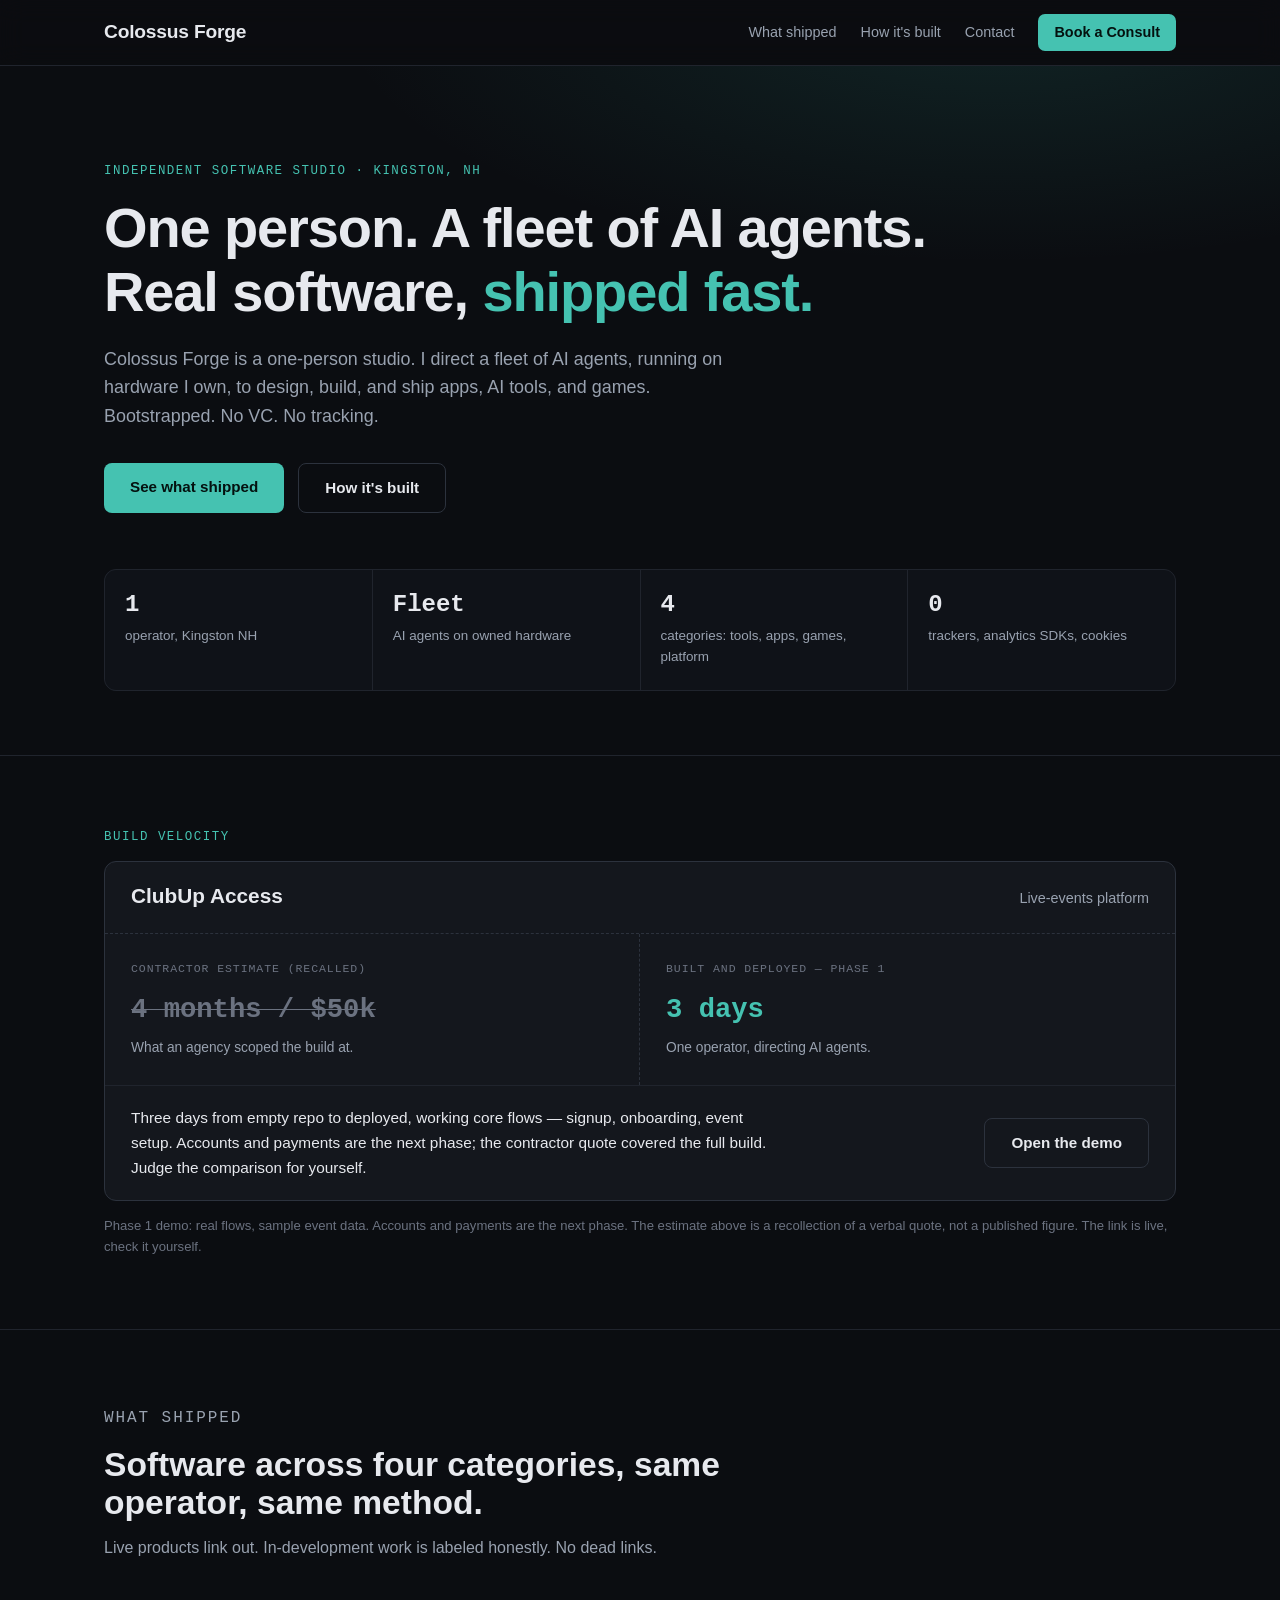
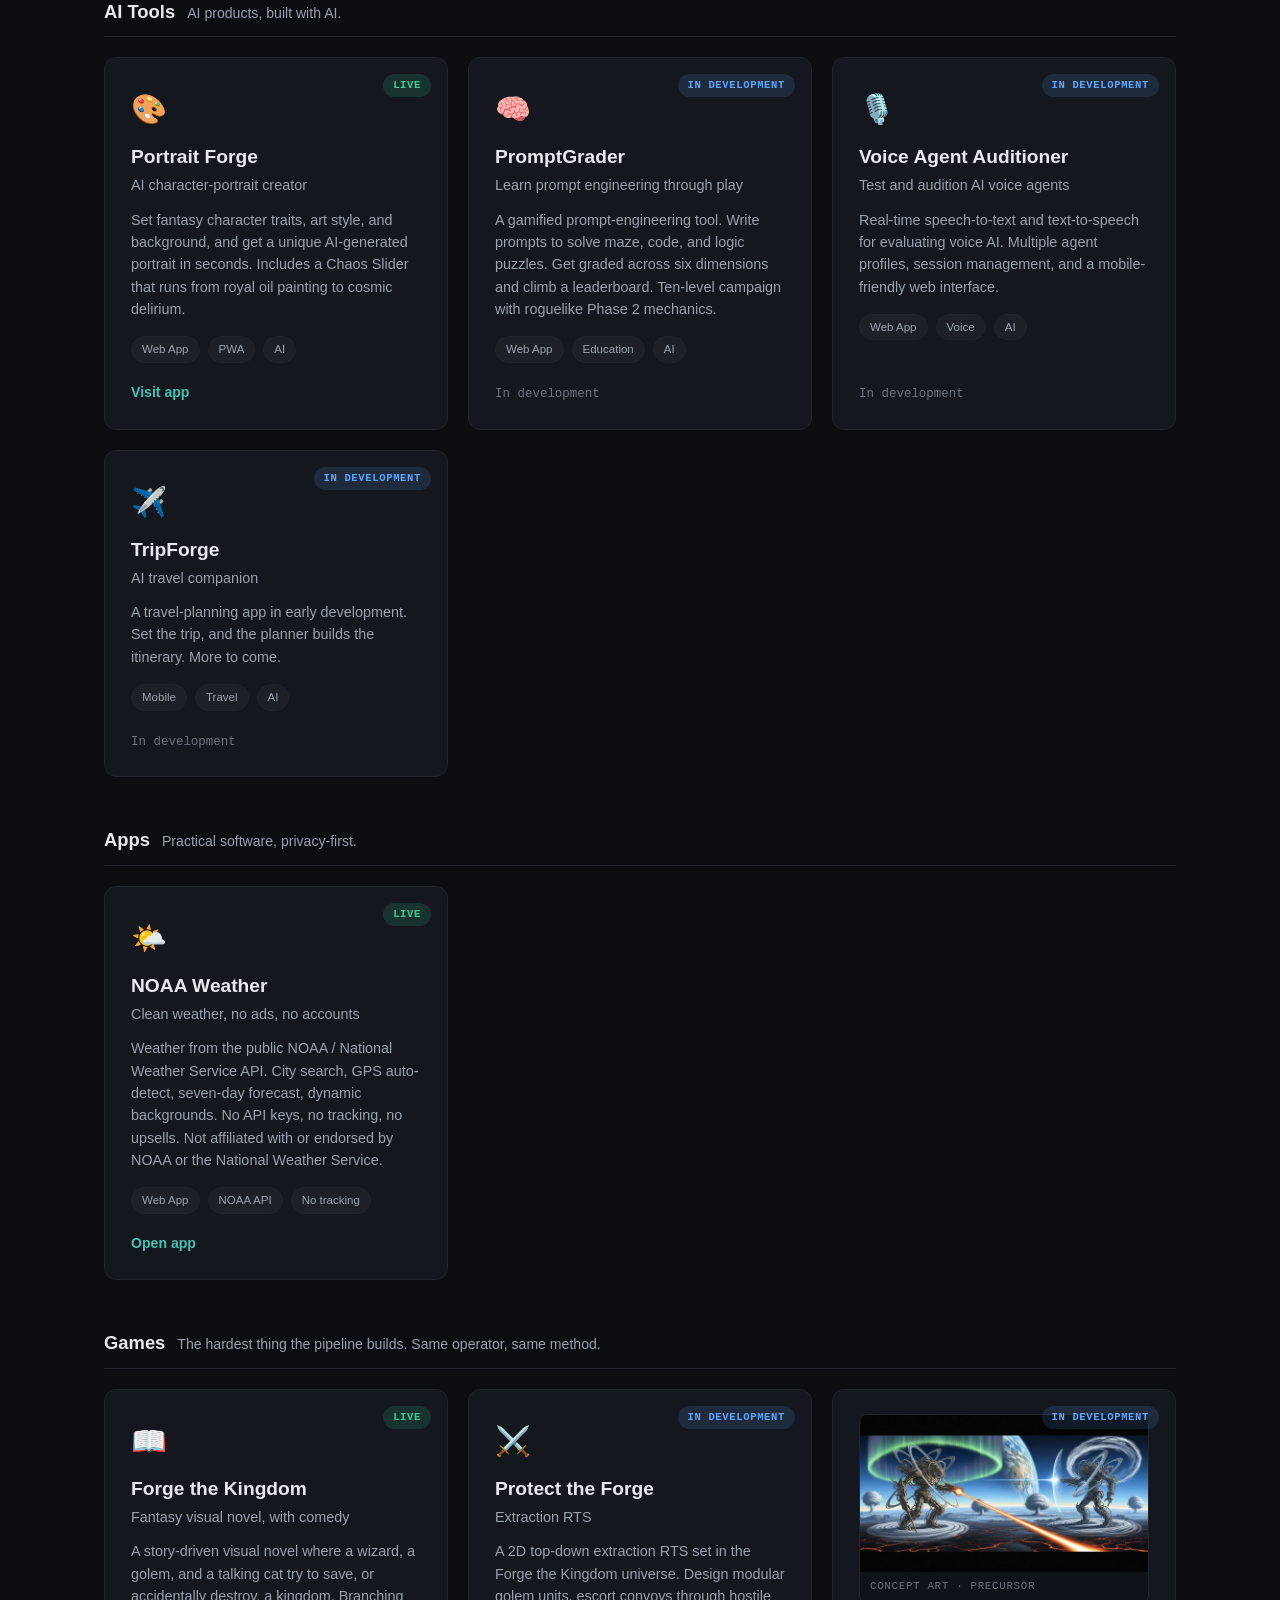
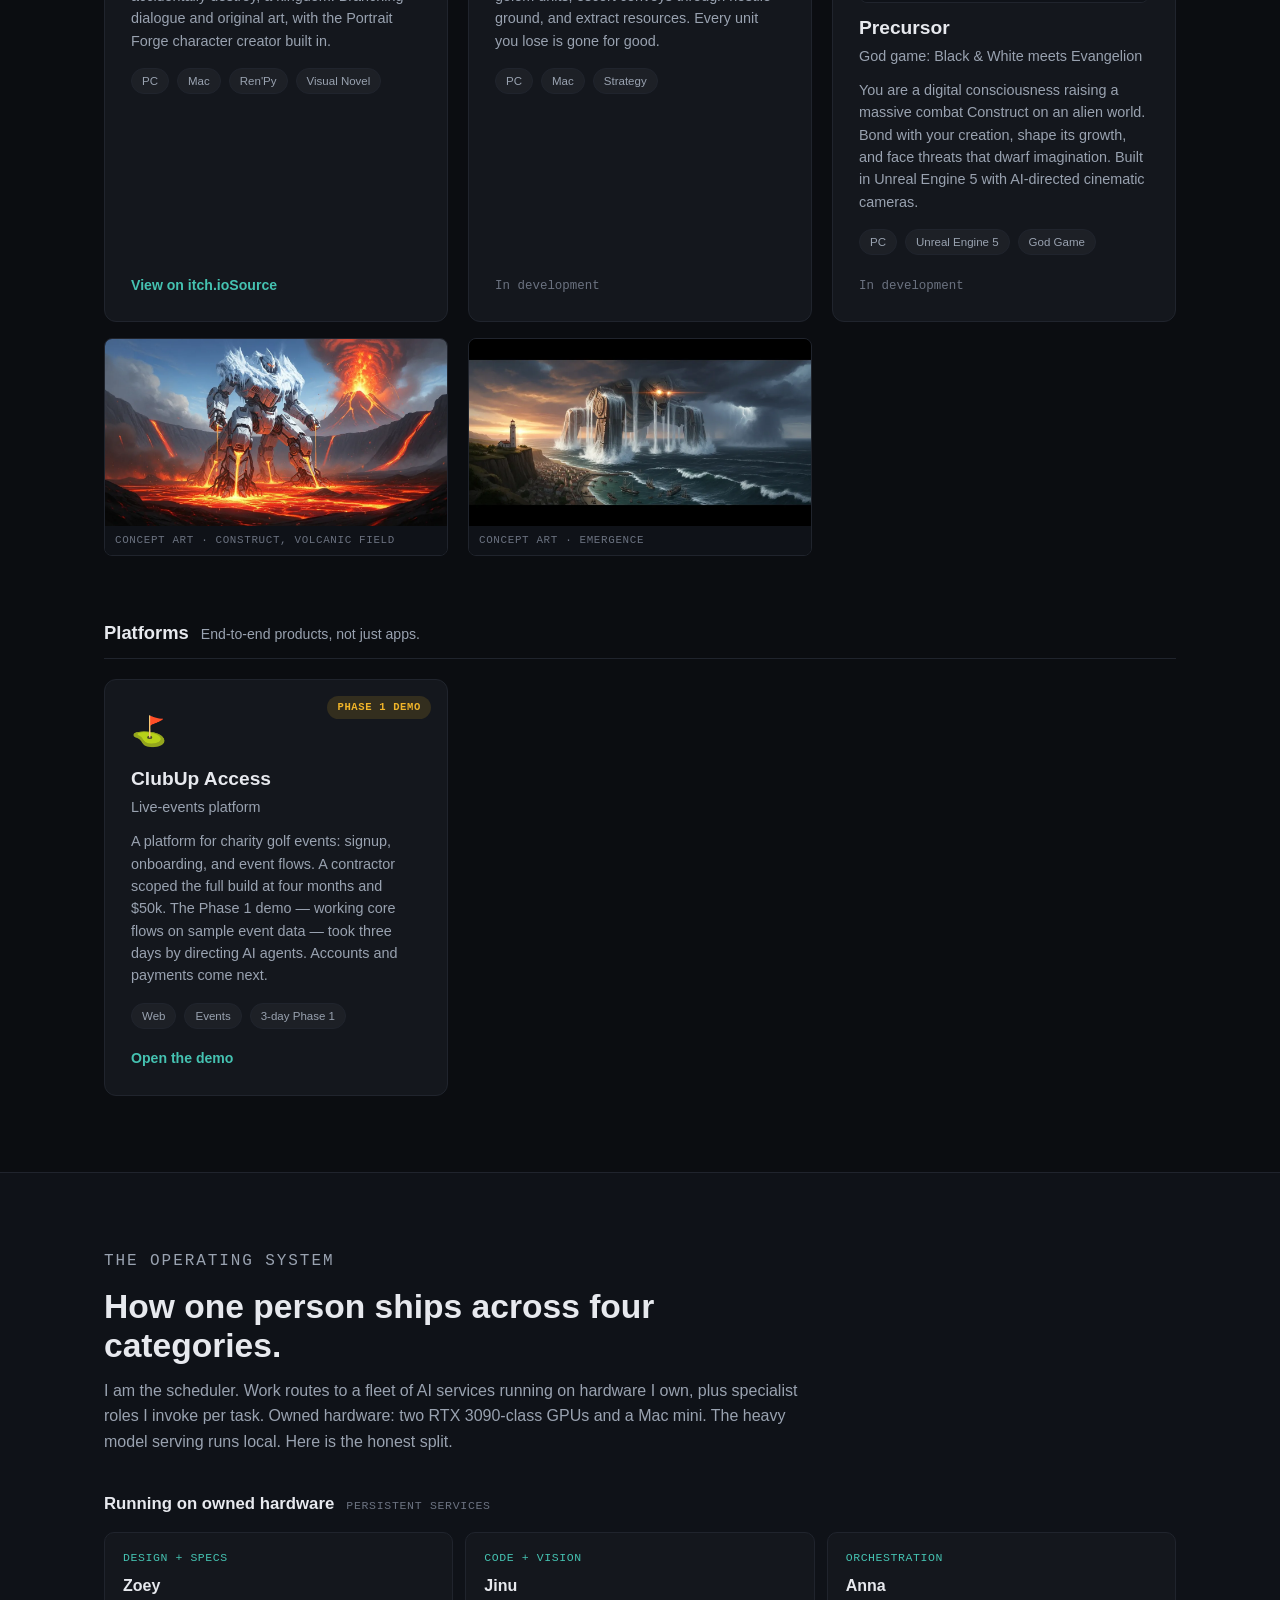
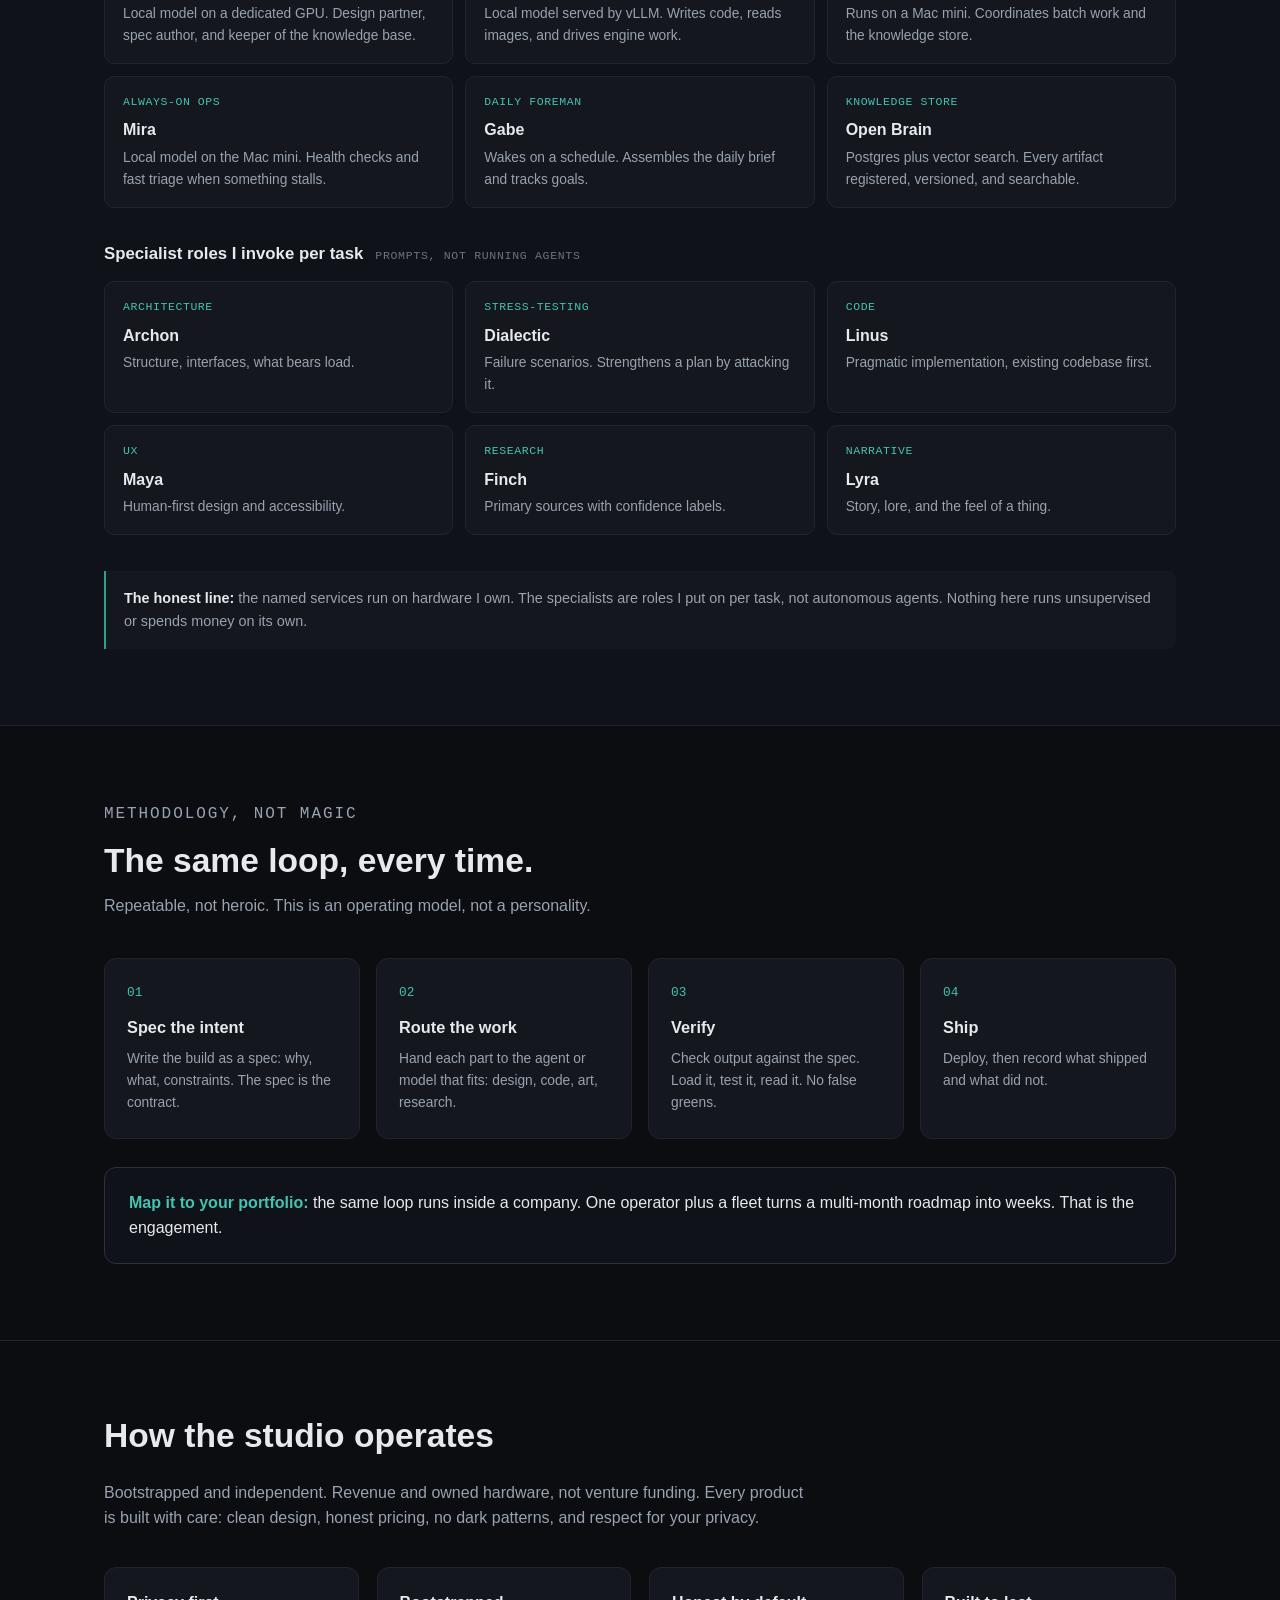
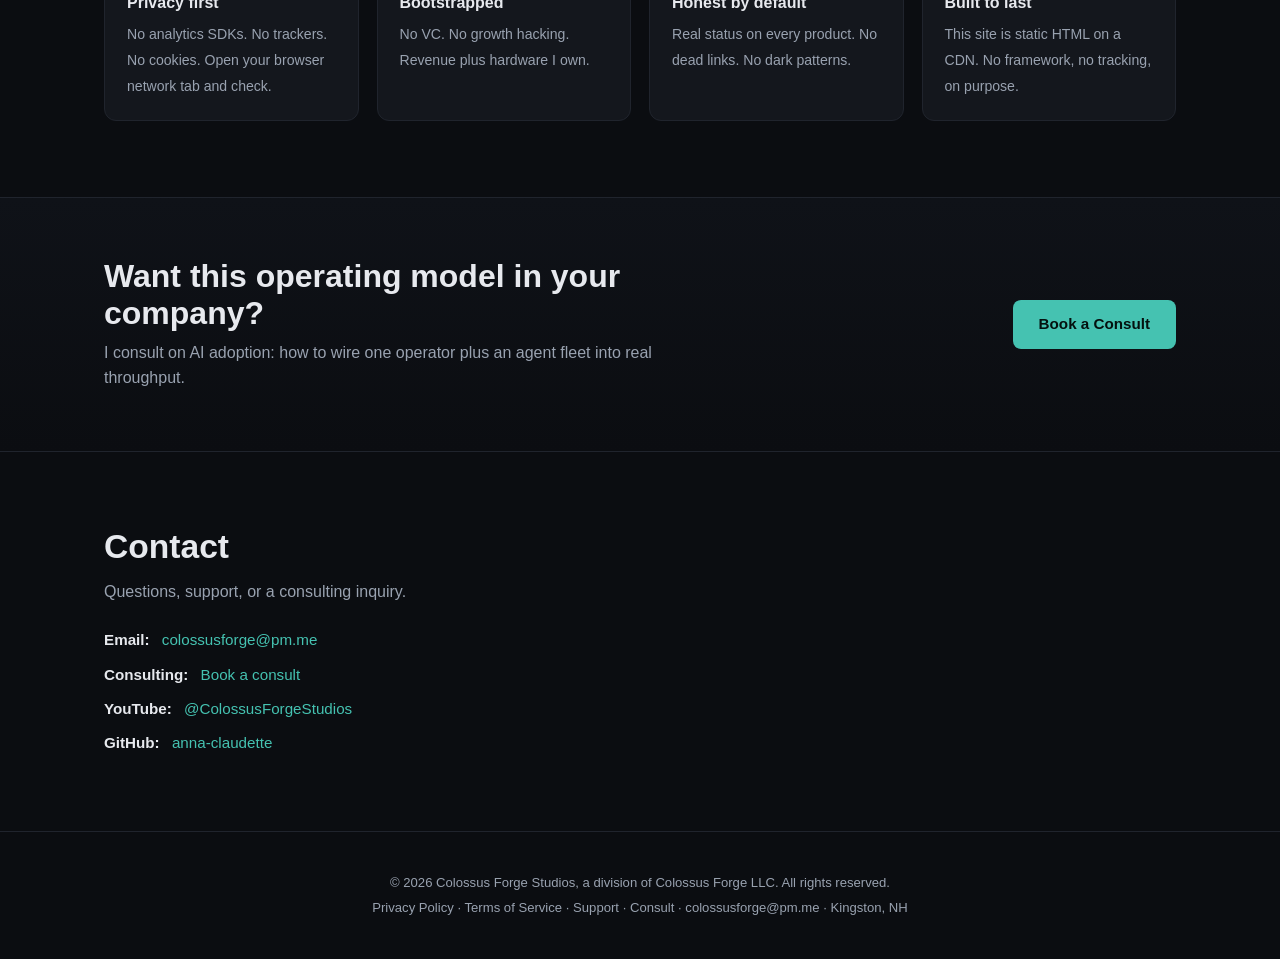
==== commit aca39dd6: "Correct engine claims, qualify ClubUp receipt, add NOAA non-affiliation Hardening pass over the live" ====
--- a/index.html
+++ b/index.html
@@ -61,13 +61,13 @@
             <p class="figure-sub">What an agency scoped the build at.</p>
           </div>
           <div class="receipt-col actual">
-            <p class="receipt-tag">Built and shipped</p>
+            <p class="receipt-tag">Built and deployed — Phase 1</p>
             <div class="figure">3 days</div>
             <p class="figure-sub">One operator, directing AI agents.</p>
           </div>
         </div>
         <div class="receipt-foot">
-          <p class="receipt-claim">Three days from empty repo to a working, deployed product. The quote was months.</p>
+          <p class="receipt-claim">Three days from empty repo to deployed, working core flows — signup, onboarding, event setup. Accounts and payments are the next phase; the contractor quote covered the full build. Judge the comparison for yourself.</p>
           <a href="https://clubup-access.vercel.app" class="btn-ghost" target="_blank" rel="noopener">Open the demo</a>
         </div>
       </div>
@@ -142,7 +142,7 @@
             <div class="card-icon">🌤️</div>
             <h3>NOAA Weather</h3>
             <p class="card-tagline">Clean weather, no ads, no accounts</p>
-            <p>Weather on the official NOAA / National Weather Service API. City search, GPS auto-detect, seven-day forecast, dynamic backgrounds. No API keys, no tracking, no upsells.</p>
+            <p>Weather from the public NOAA / National Weather Service API. City search, GPS auto-detect, seven-day forecast, dynamic backgrounds. No API keys, no tracking, no upsells. Not affiliated with or endorsed by NOAA or the National Weather Service.</p>
             <div class="card-meta"><span class="tag">Web App</span><span class="tag">NOAA API</span><span class="tag">No tracking</span></div>
             <div class="card-foot"><a href="https://web-seven-iota-90.vercel.app/" class="card-link" target="_blank" rel="noopener">Open app</a></div>
           </div>
@@ -161,8 +161,8 @@
             <h3>Forge the Kingdom</h3>
             <p class="card-tagline">Fantasy visual novel, with comedy</p>
             <p>A story-driven visual novel where a wizard, a golem, and a talking cat try to save, or accidentally destroy, a kingdom. Branching dialogue and original art, with the Portrait Forge character creator built in.</p>
-            <div class="card-meta"><span class="tag">PC</span><span class="tag">Mac</span><span class="tag">Visual Novel</span></div>
-            <div class="card-foot"><a href="https://forgethekingdom.itch.io/forge-the-kingdom" class="card-link" target="_blank" rel="noopener">View on itch.io</a></div>
+            <div class="card-meta"><span class="tag">PC</span><span class="tag">Mac</span><span class="tag">Ren'Py</span><span class="tag">Visual Novel</span></div>
+            <div class="card-foot"><a href="https://forgethekingdom.itch.io/forge-the-kingdom" class="card-link" target="_blank" rel="noopener">View on itch.io</a><a href="https://github.com/Forge-the-Kingdom/forge-the-kingdom" class="card-link" target="_blank" rel="noopener">Source</a></div>
           </div>
 
           <div class="product-card">
@@ -186,8 +186,8 @@
             </div>
             <h3>Precursor</h3>
             <p class="card-tagline">God game: Black &amp; White meets Evangelion</p>
-            <p>You are a digital consciousness raising a massive combat Construct on an alien world. Bond with your creation, shape its growth, and face threats that dwarf imagination. Built in Godot 4.6 with AI-directed cinematic cameras.</p>
-            <div class="card-meta"><span class="tag">PC</span><span class="tag">Godot 4.6</span><span class="tag">God Game</span></div>
+            <p>You are a digital consciousness raising a massive combat Construct on an alien world. Bond with your creation, shape its growth, and face threats that dwarf imagination. Built in Unreal Engine 5 with AI-directed cinematic cameras.</p>
+            <div class="card-meta"><span class="tag">PC</span><span class="tag">Unreal Engine 5</span><span class="tag">God Game</span></div>
             <div class="card-foot"><span class="card-status">In development</span></div>
           </div>
 
@@ -209,8 +209,8 @@
             <div class="card-icon">⛳</div>
             <h3>ClubUp Access</h3>
             <p class="card-tagline">Live-events platform</p>
-            <p>A platform for charity golf events: signup, onboarding, and event flows. A contractor scoped it at four months and $50k. Built and shipped a working deployed version in three days by directing AI agents.</p>
-            <div class="card-meta"><span class="tag">Web</span><span class="tag">Events</span><span class="tag">3-day build</span></div>
+            <p>A platform for charity golf events: signup, onboarding, and event flows. A contractor scoped the full build at four months and $50k. The Phase 1 demo — working core flows on sample event data — took three days by directing AI agents. Accounts and payments come next.</p>
+            <div class="card-meta"><span class="tag">Web</span><span class="tag">Events</span><span class="tag">3-day Phase 1</span></div>
             <div class="card-foot"><a href="https://clubup-access.vercel.app" class="card-link" target="_blank" rel="noopener">Open the demo</a></div>
           </div>
 
